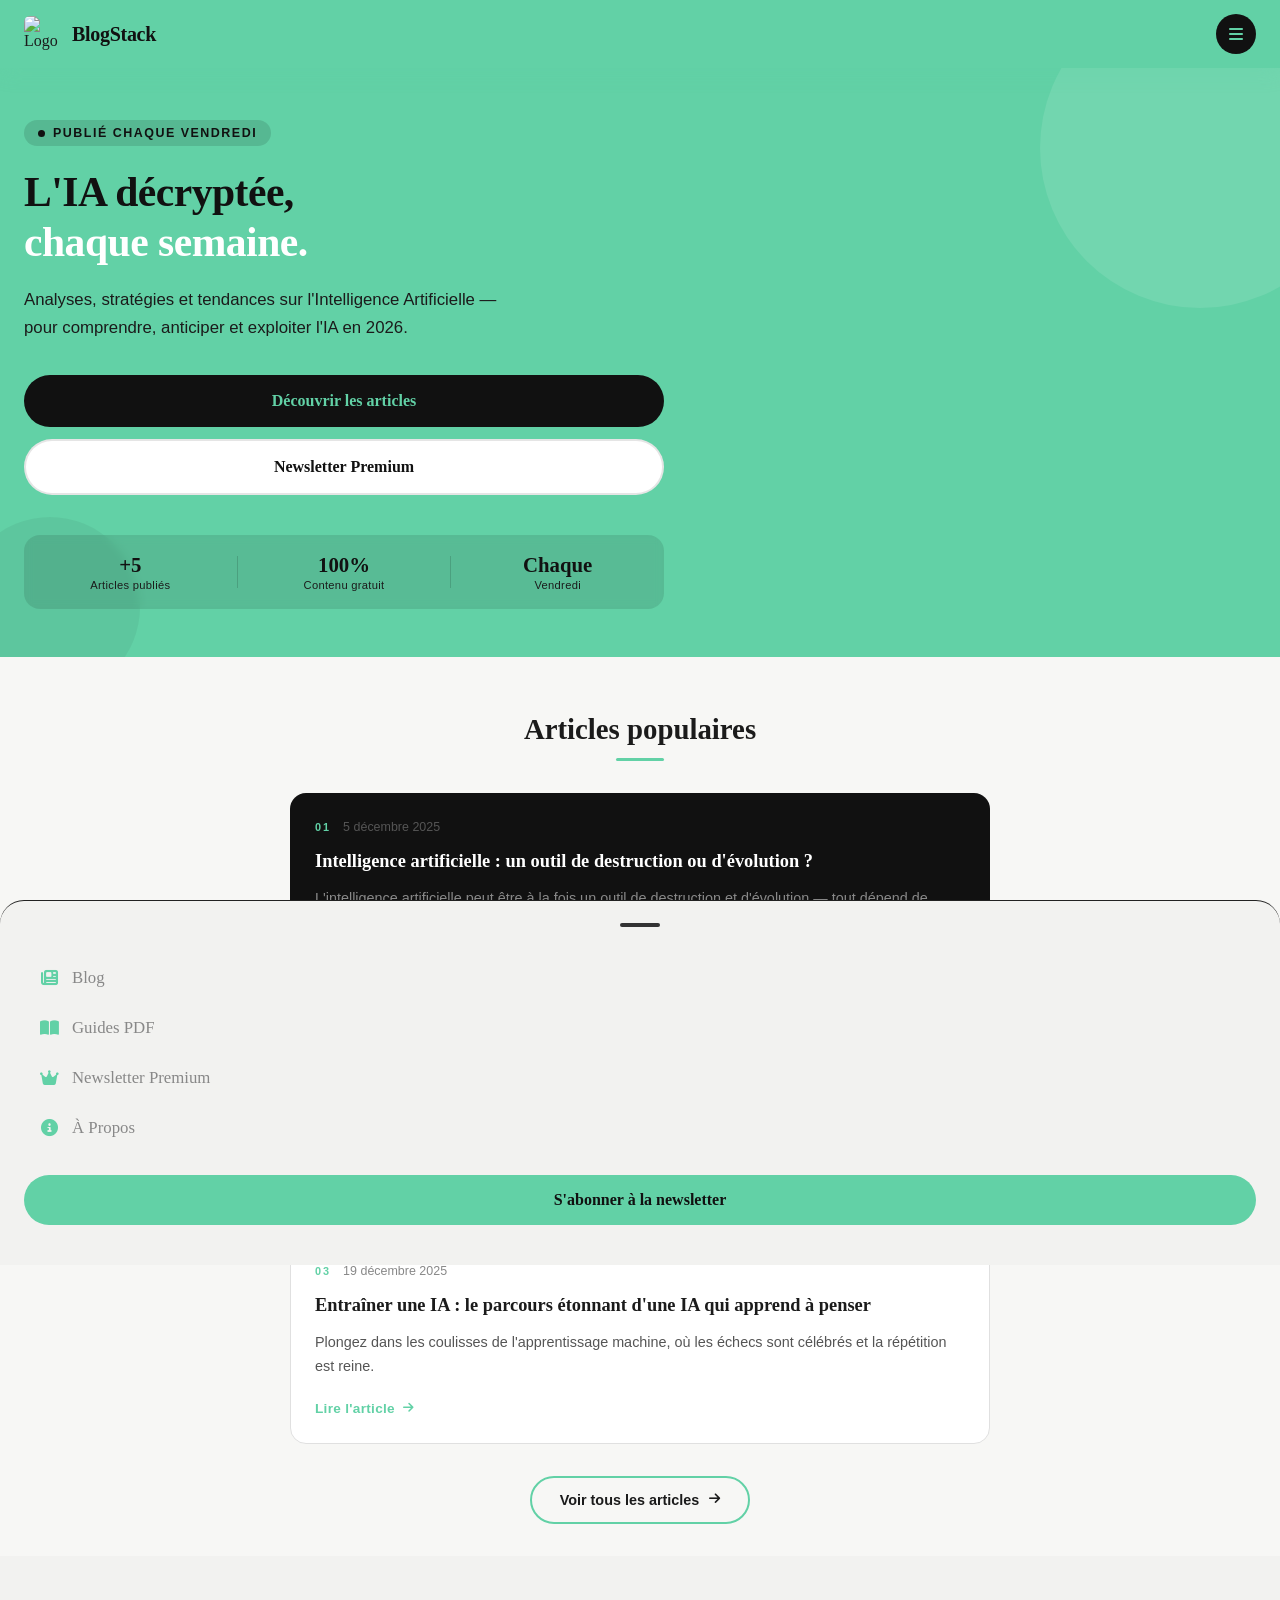
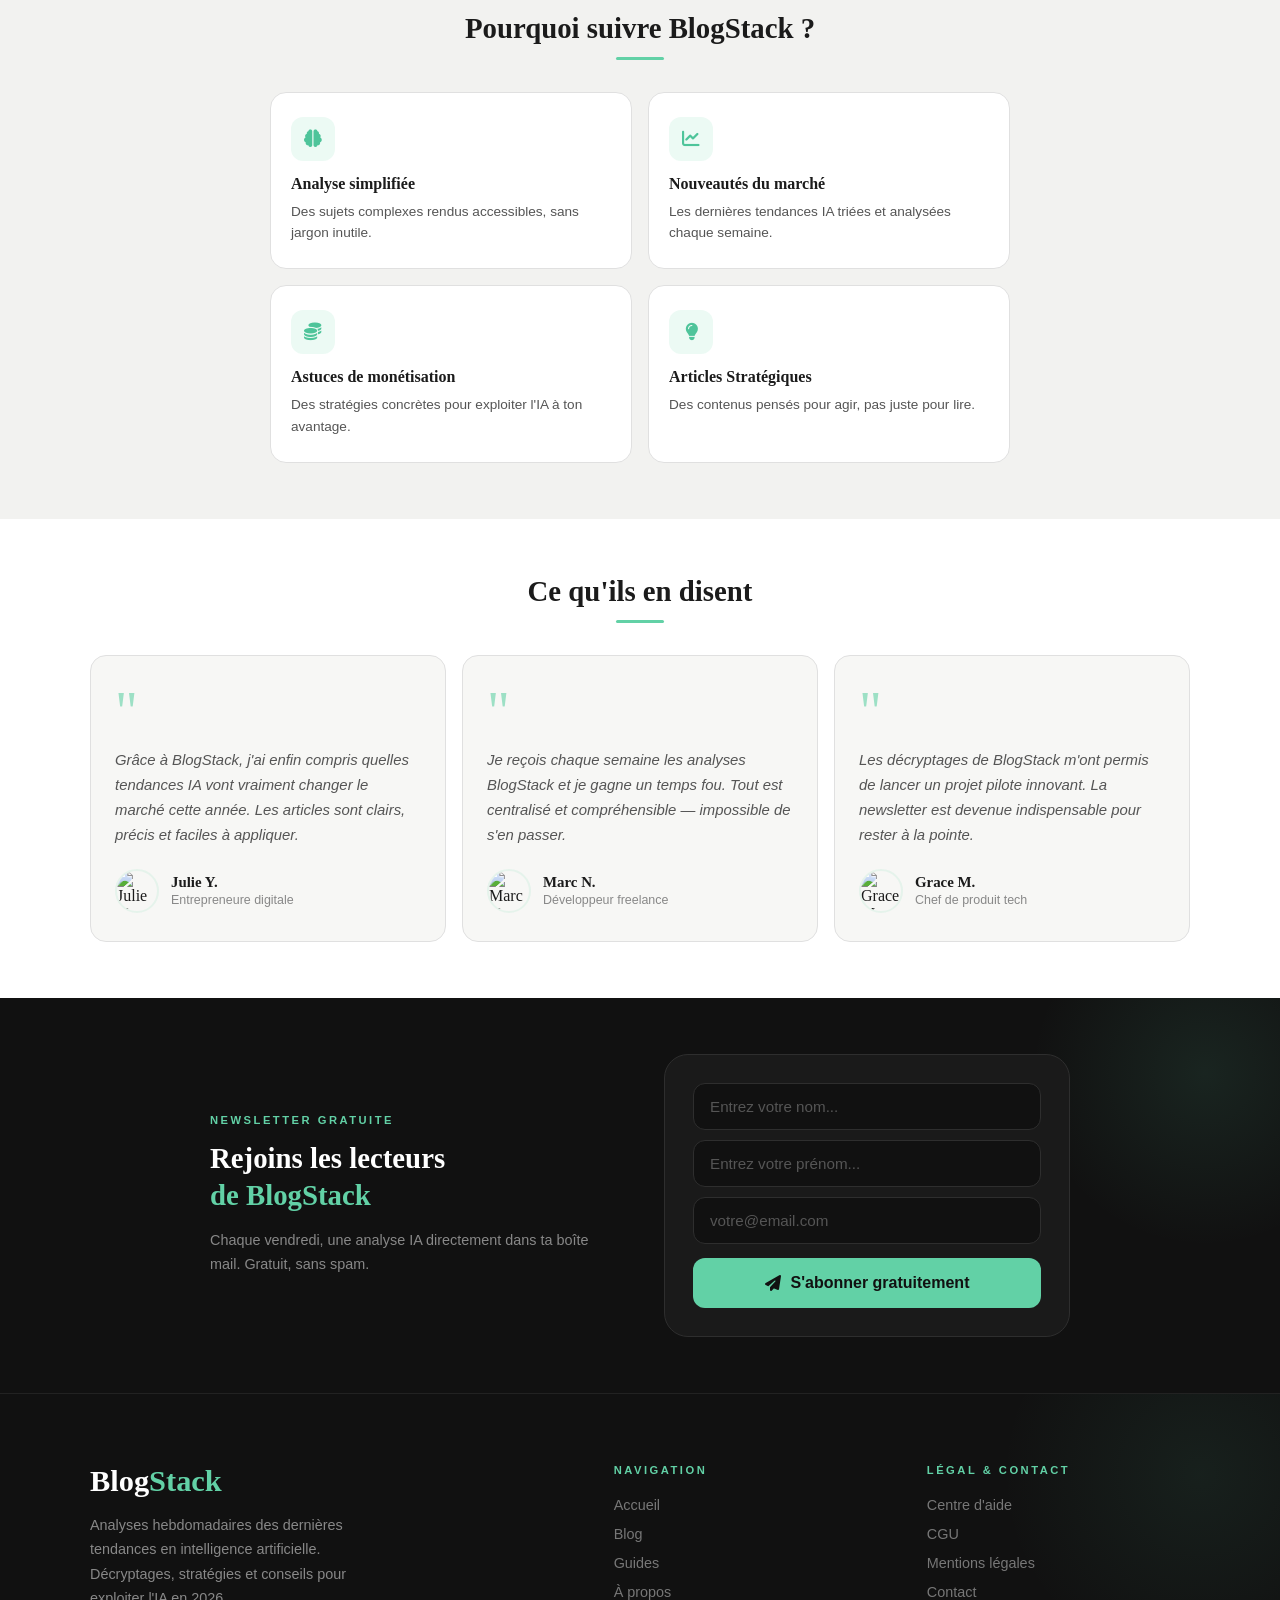
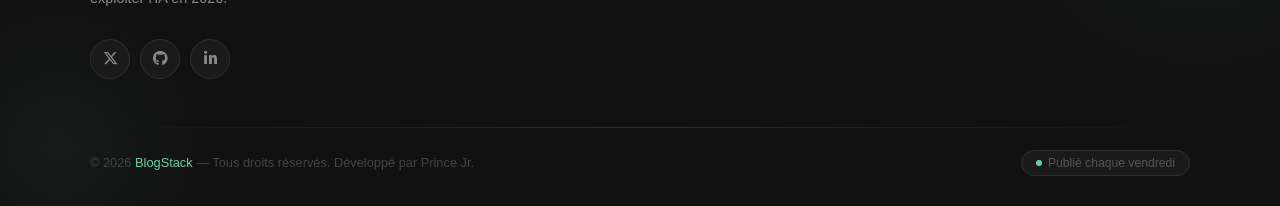
==== index.html @ 3f838bb5 "Add files via upload" ====
<!DOCTYPE html>
<html lang="fr">
<head>
  <meta charset="UTF-8">
  <meta name="viewport" content="width=device-width, initial-scale=1.0">
  <title>BlogStack — Analyses IA & Tendances Intelligence Artificielle 2026</title>
  <meta name="description" content="Chaque vendredi, BlogStack publie des analyses et décryptages sur les dernières tendances en intelligence artificielle. Stratégies, outils et conseils pour exploiter l'IA en 2026.">
  <meta name="keywords" content="intelligence artificielle, IA, tendances IA, ChatGPT, machine learning, blog IA, newsletter IA, analyse IA 2026">
  <meta name="author" content="Prince Jr">
  <meta name="robots" content="index, follow">
  <link rel="canonical" href="https://www.blogstack.fr/">

  <meta property="og:type" content="website">
  <meta property="og:site_name" content="BlogStack">
  <meta property="og:title" content="BlogStack — Analyses IA & Tendances Intelligence Artificielle 2026">
  <meta property="og:description" content="Chaque vendredi, des décryptages et analyses sur les tendances IA. Stratégies et conseils pour mieux exploiter l'intelligence artificielle.">
  <meta property="og:url" content="https://www.blogstack.fr/">
  <meta property="og:image" content="https://www.blogstack.fr/images/og-cover.jpg">
  <meta property="og:image:width" content="1200">
  <meta property="og:image:height" content="630">
  <meta property="og:locale" content="fr_FR">

  <meta name="twitter:card" content="summary_large_image">
  <meta name="twitter:site" content="@princejr_dev">
  <meta name="twitter:creator" content="@princejr_dev">
  <meta name="twitter:title" content="BlogStack — Analyses IA & Tendances 2026">
  <meta name="twitter:description" content="Chaque vendredi, des décryptages et analyses sur les tendances IA. Stratégies et conseils pour mieux exploiter l'intelligence artificielle.">
  <meta name="twitter:image" content="https://www.blogstack.fr/images/og-cover.jpg">

  <script type="application/ld+json">
  {
    "@context": "https://schema.org",
    "@type": "Blog",
    "name": "BlogStack",
    "description": "Analyses hebdomadaires des dernières tendances en intelligence artificielle.",
    "url": "https://www.blogstack.fr",
    "author": {
      "@type": "Person",
      "name": "Prince Jr",
      "sameAs": [
        "https://twitter.com/princejr_dev",
        "https://github.com/Princejr",
        "https://www.linkedin.com/in/prince-jr-982502343"
      ]
    },
    "inLanguage": "fr",
    "publisher": {
      "@type": "Organization",
      "name": "BlogStack",
      "logo": {
        "@type": "ImageObject",
        "url": "https://www.blogstack.fr/images/favicon.png"
      }
    }
  }
  </script>

  <link rel="icon" type="image/png" href="images/favicon.png">
  <link rel="apple-touch-icon" href="images/favicon.png">
  <link rel="stylesheet" href="https://cdnjs.cloudflare.com/ajax/libs/font-awesome/6.5.0/css/all.min.css">
  <link rel="stylesheet" href="index.css">
</head>

<body>

  <!-- OVERLAY -->
  <div id="overlay" class="bs-overlay"></div>

  <!-- HEADER -->
  <header class="bs-header">
    <div class="bs-header__left">
      <img class="bs-header__icon" src="images/favicon.png" alt="Logo BlogStack">
      <a href="index.html" class="bs-header__logo">BlogStack</a>
    </div>
    <button id="menu-toggle" class="bs-header__menu-btn" aria-label="Ouvrir le menu">
      <i class="fas fa-bars"></i>
    </button>
  </header>

  <!-- MODAL MENU -->
  <div id="modal" class="bs-modal" role="dialog" aria-label="Menu de navigation">
    <div class="bs-modal__handle" id="handle"></div>
    <ul class="bs-modal__nav">
      <li><a href="blog.html"><i class="fas fa-newspaper"></i>Blog</a></li>
      <li><a href="guide.html" onclick="alert('Vos guides PDF téléchargeables ne sont pas encore disponible pour le moment !'); return false"><i class="fas fa-book-open"></i>Guides PDF</a></li>
      <li><a href="newsletter.html" onclick="alert('En cours de maintenance !'); return false;"><i class="fas fa-crown"></i>Newsletter Premium</a></li>
      <li><a href="about.html"><i class="fas fa-info-circle"></i>À Propos</a></li>
    </ul>
    <button class="bs-modal__subscribe" onclick="window.location.href='newsletter.html'">
      S'abonner à la newsletter
    </button>
  </div>

  <!-- HERO SECTION  -->
  <section class="hero-section">
    <div class="hero-section__inner">
      <div class="hero-section__badge">
        <span class="hero-section__badge-dot"></span>
        Publié chaque vendredi
      </div>
      <h1 class="hero-section__title">
        L'IA décryptée,<br>
        <span>chaque semaine.</span>
      </h1>
      <p class="hero-section__desc">
        Analyses, stratégies et tendances sur l'Intelligence Artificielle — pour comprendre, anticiper et exploiter l'IA en 2026.
      </p>
      
      <div class="hero-section__actions">
        <a href="blog.html" class="btn-primary">Découvrir les articles</a>
        <a href="newsletter.html" class="btn-secondary" onclick="alert('En cours de maintenance !'); return false;">Newsletter Premium</a>
      </div>
      
      <div class="hero-section__stats">
        <div class="hero-stat">
          <span class="hero-stat__num">+5</span>
          <span class="hero-stat__label">Articles publiés</span>
        </div>
        <div class="hero-stat__divider"></div>
        <div class="hero-stat">
          <span class="hero-stat__num">100%</span>
          <span class="hero-stat__label">Contenu gratuit</span>
        </div>
        <div class="hero-stat__divider"></div>
        <div class="hero-stat">
          <span class="hero-stat__num">Chaque</span>
          <span class="hero-stat__label">Vendredi</span>
        </div>
      </div>
    </div>
  </section>

  <!-- ARTICLES POPULAIRES -->
  <main>
    <div class="section-header">
      <h2 class="section-title">Articles populaires</h2>
    </div>

    <div class="articles-grid">

      <article class="blog-card blog-card--featured">
        <div class="blog-card__meta">
          <span class="blog-card__num">01</span>
          <span class="blog-card__date">5 décembre 2025</span>
        </div>
        <h2 class="blog-card__title">
          <a href="article-1.html">Intelligence artificielle : un outil de destruction ou d'évolution ?</a>
        </h2>
        <p class="blog-card__excerpt">L'intelligence artificielle peut être à la fois un outil de destruction et d'évolution — tout dépend de comment l'humain choisit de s'en emparer.</p>
        <a href="article-1.html" class="blog-card__link">
          Lire l'article <i class="fas fa-arrow-right"></i>
        </a>
      </article>

      <article class="blog-card">
        <div class="blog-card__meta">
          <span class="blog-card__num">02</span>
          <span class="blog-card__date">9 janvier 2026</span>
        </div>
        <h2 class="blog-card__title">
          <a href="article-2.html">Comment l'intelligence artificielle orchestre votre quotidien ?</a>
        </h2>
        <p class="blog-card__excerpt">L'IA apprend de vous, s'adapte à vos habitudes et facilite votre vie. Comment cette révolution silencieuse a-t-elle infiltré nos routines ?</p>
        <a href="article-2.html" class="blog-card__link">
          Lire l'article <i class="fas fa-arrow-right"></i>
        </a>
      </article>

      <article class="blog-card">
        <div class="blog-card__meta">
          <span class="blog-card__num">03</span>
          <span class="blog-card__date">19 décembre 2025</span>
        </div>
        <h2 class="blog-card__title">
          <a href="article-3.html">Entraîner une IA : le parcours étonnant d'une IA qui apprend à penser</a>
        </h2>
        <p class="blog-card__excerpt">Plongez dans les coulisses de l'apprentissage machine, où les échecs sont célébrés et la répétition est reine.</p>
        <a href="article-3.html" class="blog-card__link">
          Lire l'article <i class="fas fa-arrow-right"></i>
        </a>
      </article>

    </div>

    <div class="articles-cta">
      <a href="blog.html" class="btn-outline">
        Voir tous les articles <i class="fas fa-arrow-right"></i>
      </a>
    </div>
  </main>

  <!-- POURQUOI BLOGSTACK -->
  <section class="benef-section">
    <h2 class="section-title">Pourquoi suivre BlogStack ?</h2>
    <div class="benef-grid">
      <div class="benef-item">
        <div class="benef-item__icon"><i class="fas fa-brain"></i></div>
        <h3 class="benef-item__title">Analyse simplifiée</h3>
        <p class="benef-item__desc">Des sujets complexes rendus accessibles, sans jargon inutile.</p>
      </div>
      <div class="benef-item">
        <div class="benef-item__icon"><i class="fas fa-chart-line"></i></div>
        <h3 class="benef-item__title">Nouveautés du marché</h3>
        <p class="benef-item__desc">Les dernières tendances IA triées et analysées chaque semaine.</p>
      </div>
      <div class="benef-item">
        <div class="benef-item__icon"><i class="fas fa-coins"></i></div>
        <h3 class="benef-item__title">Astuces de monétisation</h3>
        <p class="benef-item__desc">Des stratégies concrètes pour exploiter l'IA à ton avantage.</p>
      </div>
      <div class="benef-item">
        <div class="benef-item__icon"><i class="fas fa-lightbulb"></i></div>
        <h3 class="benef-item__title">Articles Stratégiques</h3>
        <p class="benef-item__desc">Des contenus pensés pour agir, pas juste pour lire.</p>
      </div>
    </div>
  </section>

  <!-- TÉMOIGNAGES -->
  <section class="testimonials" aria-label="Témoignages de lecteurs">
    <h2 class="section-title">Ce qu'ils en disent</h2>
    
    <div class="testimonials-grid">

      <div class="testimonial-card">
        <div class="testimonial-card__quote">"</div>
        <p class="testimonial-texte">Grâce à BlogStack, j'ai enfin compris quelles tendances IA vont vraiment changer le marché cette année. Les articles sont clairs, précis et faciles à appliquer.</p>
        <div class="testimonial-auteur">
          <img src="images/profile-pic.png" alt="Julie Y. — Entrepreneure digitale" class="auteur-photo">
          <div class="auteur-info">
            <h4>Julie Y.</h4>
            <div class="auteur-note">Entrepreneure digitale</div>
          </div>
        </div>
      </div>

      <div class="testimonial-card">
        <div class="testimonial-card__quote">"</div>
        <p class="testimonial-texte">Je reçois chaque semaine les analyses BlogStack et je gagne un temps fou. Tout est centralisé et compréhensible — impossible de s'en passer.</p>
        <div class="testimonial-auteur">
          <img src="images/profile-pic2.png" alt="Marc N. — Développeur freelance" class="auteur-photo">
          <div class="auteur-info">
            <h4>Marc N.</h4>
            <div class="auteur-note">Développeur freelance</div>
          </div>
        </div>
      </div>

      <div class="testimonial-card">
        <div class="testimonial-card__quote">"</div>
        <p class="testimonial-texte">Les décryptages de BlogStack m'ont permis de lancer un projet pilote innovant. La newsletter est devenue indispensable pour rester à la pointe.</p>
        <div class="testimonial-auteur">
          <img src="images/profile-pic3.png" alt="Grace M. — Chef de produit tech" class="auteur-photo">
          <div class="auteur-info">
            <h4>Grace M.</h4>
            <div class="auteur-note">Chef de produit tech</div>
          </div>
        </div>
      </div>

    </div>
  </section>

  <!-- NEWSLETTER -->
  <section class="form-section" aria-label="Inscription à la newsletter">
    <div class="form-container">
      <div class="form-container__left">
        <p class="form-container__label">Newsletter gratuite</p>
        <h2 class="form-container__title">Rejoins les lecteurs<br><span>de BlogStack</span></h2>
        <p class="form-container__desc">Chaque vendredi, une analyse IA directement dans ta boîte mail. Gratuit, sans spam.</p>
      </div>
      <div class="form-container__right">
        <form id="contactForm" onsubmit="return handleSubmit(event)">
          <div class="form-group">
            <input type="text" placeholder="Entrez votre nom..." name="nom" autocomplete="family-name" required aria-label="Nom">
            
            <input type="text" placeholder="Entrez votre prénom..." name="prenom" autocomplete="given-name" required aria-label="Prénom">
            
            <input type="email" placeholder="votre@email.com" autocomplete="email" required aria-label="Adresse email">
          </div>
          <button type="submit" class="submit-btn">
            <i class="fas fa-paper-plane"></i> S'abonner gratuitement
          </button>
          <div id="formMessage" class="form-message" role="alert"></div>
        </form>
      </div>
    </div>
  </section>

  <!-- FOOTER -->
  <footer class="bs-footer">
    <div class="bs-footer__grid">

      <div>
        <div class="bs-footer__brand-name">Blog<span>Stack</span></div>
        <p class="bs-footer__brand-desc">Analyses hebdomadaires des dernières tendances en intelligence artificielle. Décryptages, stratégies et conseils pour exploiter l'IA en 2026.</p>
        <div class="bs-footer__socials">
          <a href="https://twitter.com/princejr_dev" target="_blank" rel="noopener noreferrer" class="bs-footer__social-btn" aria-label="Twitter">
            <i class="fab fa-x-twitter"></i>
          </a>
          <a href="https://github.com/mprincegame-art" target="_blank" rel="noopener noreferrer" class="bs-footer__social-btn" aria-label="GitHub">
            <i class="fab fa-github"></i>
          </a>
          <a href="https://www.linkedin.com/in/prince-jr-982502343" target="_blank" rel="noopener noreferrer" class="bs-footer__social-btn" aria-label="LinkedIn">
            <i class="fab fa-linkedin-in"></i>
          </a>
        </div>
      </div>

      <div>
        <p class="bs-footer__col-title">Navigation</p>
        <ul class="bs-footer__links">
          <li><a href="index.html">Accueil</a></li>
          <li><a href="blog.html">Blog</a></li>
          <li><a href="guide.html" onclick="alert('Vos guides PDF téléchargeables ne sont pas encore disponible pour le moment !'); return false;">Guides</a></li>
          <li><a href="about.html">À propos</a></li>
        </ul>
      </div>

      <div>
        <p class="bs-footer__col-title">Légal & Contact</p>
        <ul class="bs-footer__links">
          <li><a href="help.html">Centre d'aide</a></li>
          <li><a href="#">CGU</a></li>
          <li><a href="#">Mentions légales</a></li>
          <li><a href="mailto:mprincegame@gmail.com">Contact</a></li>
        </ul>
      </div>

    </div>

    <div class="bs-footer__divider"></div>

    <div class="bs-footer__bottom">
      <p class="bs-footer__copy">&copy; 2026 <span>BlogStack</span> — Tous droits réservés. Développé par Prince Jr.</p>
      <div class="bs-footer__badge">Publié chaque vendredi</div>
    </div>
  </footer>

  <!-- SCRIPTS -->
  <script src="script.js"></script>
  <script>
    const modal   = document.getElementById("modal");
    const overlay = document.getElementById("overlay");
    const toggle  = document.getElementById("menu-toggle");

    function openModal() {
      modal.classList.add("active");
      overlay.classList.add("active");
      document.body.style.overflow = "hidden";
    }

    function closeModal() {
      modal.classList.remove("active");
      overlay.classList.remove("active");
      modal.style.transform = "";
      document.body.style.overflow = "";
    }

    toggle.addEventListener("click", openModal);
    overlay.addEventListener("click", closeModal);

    let startY = 0, currentY = 0;
    modal.addEventListener("touchstart", e => { startY = e.touches[0].clientY; });
    modal.addEventListener("touchmove", e => {
      currentY = e.touches[0].clientY;
      const diff = currentY - startY;
      if (diff > 0) modal.style.transform = `translateY(${diff}px)`;
    });
    modal.addEventListener("touchend", () => {
      if (currentY - startY > 120) closeModal();
      else modal.style.transform = "";
    });
  </script>

</body>
</html>
---- index.css ----
:root {
  /* Couleurs principales */
  --color-green:           #62d1a6;
  --color-green-dark:      #4ec49a;
  --color-green-light:     rgba(98, 209, 166, 0.12);
  --color-green-glow:      rgba(98, 209, 166, 0.3);
  --color-green-glow-lg:   rgba(98, 209, 166, 0.15);

  /* Couleurs sombres */
  --color-dark:            #111111;
  --color-dark-2:          #1a1a1a;
  --color-dark-3:          #1b1b1b;
  --color-dark-4:          #1e1e1e;
  --color-border-dark:     #222222;
  --color-border-dark-2:   #2e2e2e;
  --color-border-dark-3:   #333333;

  /* Couleurs neutres */
  --color-white:           #ffffff;
  --color-bg:              #f7f7f5;
  --color-bg-section:      #f2f2f0;
  --color-grey-light:      #e0e0e0;
  --color-grey:            #bdc3c7;
  --color-grey-2:          #cccccc;
  --color-grey-text:       #444444;
  --color-grey-muted:      #555555;
  --color-grey-soft:       #666666;
  --color-grey-icon:       #777777;
  --color-grey-faded:      #888888;

  /* Couleurs de texte */
  --color-text:            #1b1b1b;
  --color-text-light:      #333333;

  /* Feedback */
  --color-success-bg:      #d4edda;
  --color-success-text:    #155724;
  --color-success-border:  #c3e6cb;
  --color-error-bg:        #f8d7da;
  --color-error-text:      #721c24;
  --color-error-border:    #f5c6cb;

  /* Typographie */
  --font-serif:            'Georgia', serif;
  --font-sans:             sans-serif;

  /* Rayons */
  --radius-sm:    6px;
  --radius-md:    12px;
  --radius-lg:    16px;
  --radius-xl:    24px;
  --radius-pill:  50px;
  --radius-round: 50%;

  /* Espacements */
  --space-xs:   4px;
  --space-sm:   8px;
  --space-md:   16px;
  --space-lg:   24px;
  --space-xl:   40px;
  --space-2xl:  64px;

  /* Ombres */
  --shadow-card:   0 4px 20px rgba(0, 0, 0, 0.07);
  --shadow-card-hover: 0 12px 40px rgba(0, 0, 0, 0.12);
  --shadow-green:  0 0 12px rgba(98, 209, 166, 1);
  --shadow-btn:    0 8px 24px rgba(98, 209, 166, 0.35);
  --shadow-social: 0 8px 20px rgba(98, 209, 166, 0.3);

  /* Transitions */
  --transition-fast:  0.2s ease;
  --transition-base:  0.3s ease;
  --transition-modal: 0.3s cubic-bezier(0.32, 0.72, 0, 1);
}


/* ============================================
   RESET
============================================ */
* {
  margin: 0;
  padding: 0;
  box-sizing: border-box;
}


/* ============================================
   BASE
============================================ */
body {
  background: var(--color-bg);
  font-family: var(--font-serif);
  color: var(--color-text);
}

img {
  max-width: 100%;
  display: block;
}

a {
  text-decoration: none;
}


/* ============================================
   HEADER
============================================ */
.bs-header {
  position: sticky;
  top: 0;
  z-index: 999;
  background: var(--color-green);
  padding: 0 24px;
  height: 68px;
  display: flex;
  align-items: center;
  justify-content: space-between;
  box-shadow: 0 2px 20px rgba(98, 209, 166, 0.3);
}

.bs-header__left {
  display: flex;
  align-items: center;
  gap: 12px;
}

.bs-header__icon {
  width: 36px;
  height: 36px;
  border-radius: var(--radius-sm);
  object-fit: contain;
}

.bs-header__logo {
  font-family: var(--font-serif);
  font-size: 1.25rem;
  font-weight: bold;
  color: var(--color-dark);
  letter-spacing: -0.3px;
}

.bs-header__menu-btn {
  background: var(--color-dark);
  border: none;
  color: var(--color-green);
  width: 40px;
  height: 40px;
  border-radius: var(--radius-round);
  display: flex;
  align-items: center;
  justify-content: center;
  cursor: pointer;
  font-size: 1rem;
  transition: all var(--transition-fast);
  -webkit-tap-highlight-color: transparent;
}

.bs-header__menu-btn:hover {
  background: var(--color-white);
  color: var(--color-dark);
}


/* ============================================
   OVERLAY
============================================ */
.bs-overlay {
  position: fixed;
  inset: 0;
  background: rgba(0, 0, 0, 0.6);
  opacity: 0;
  pointer-events: none;
  transition: opacity 0.25s;
  z-index: 1000;
  backdrop-filter: blur(3px);
}

.bs-overlay.active {
  opacity: 1;
  pointer-events: auto;
}


/* ============================================
   MODAL MENU
============================================ */
.bs-modal {
  position: fixed;
  left: 0; right: 0; bottom: 0;
  background: var(--color-bg-section);
  border-radius: 24px 24px 0 0;
  transform: translateY(100%);
  transition: transform var(--transition-modal);
  padding: 12px 24px 40px;
  z-index: 1001;
  border-top: 1px solid var(--color-border-dark);
}

.bs-modal.active {
  transform: translateY(0);
}

.bs-modal__handle {
  width: 40px;
  height: 4px;
  background: var(--color-border-dark-3);
  border-radius: 10px;
  margin: 10px auto 28px;
}

.bs-modal__nav {
  list-style: none;
  display: flex;
  flex-direction: column;
  gap: var(--space-xs);
  margin-bottom: 24px;
}

.bs-modal__nav li a {
  display: flex;
  align-items: center;
  gap: 14px;
  color: var(--color-grey-faded);
  font-size: 1.05rem;
  padding: 13px 16px;
  border-radius: var(--radius-md);
  transition: all var(--transition-fast);
  font-family: var(--font-serif);
}

.bs-modal__nav li a i {
  color: var(--color-green);
  width: 18px;
  text-align: center;
}

.bs-modal__nav li a:hover {
  background: var(--color-dark-2);
  color: var(--color-white);
}

.bs-modal__subscribe {
  display: block;
  width: 100%;
  padding: 16px;
  background: var(--color-green);
  color: var(--color-dark);
  border: none;
  border-radius: var(--radius-pill);
  font-size: 1rem;
  font-weight: bold;
  cursor: pointer;
  transition: all var(--transition-base);
  font-family: var(--font-serif);
  -webkit-tap-highlight-color: transparent;
}

.bs-modal__subscribe:hover {
  background: var(--color-green-dark);
  transform: translateY(-2px);
  box-shadow: var(--shadow-btn);
}


/* ============================================
   HERO SECTION
============================================ */
.hero-section {
  background: var(--color-green);
  padding: 52px 24px 48px;
  position: relative;
  overflow: hidden;
}

/* Cercle décoratif en fond */
.hero-section::before {
  content: '';
  position: absolute;
  top: -80px;
  right: -80px;
  width: 320px;
  height: 320px;
  border-radius: var(--radius-round);
  background: rgba(255,255,255,0.1);
  pointer-events: none;
}

.hero-section::after {
  content: '';
  position: absolute;
  bottom: -40px;
  left: -40px;
  width: 180px;
  height: 180px;
  border-radius: var(--radius-round);
  background: rgba(0,0,0,0.05);
  pointer-events: none;
}

.hero-section__inner {
  position: relative;
  z-index: 1;
  max-width: 640px;
}

/* Badge "Publié chaque vendredi" */
.hero-section__badge {
  display: inline-flex;
  align-items: center;
  gap: 8px;
  background: rgba(0,0,0,0.12);
  color: var(--color-dark);
  font-size: 0.78rem;
  font-weight: 700;
  letter-spacing: 1.5px;
  text-transform: uppercase;
  padding: 6px 14px;
  border-radius: var(--radius-pill);
  margin-bottom: 22px;
  font-family: var(--font-sans);
}

.hero-section__badge-dot {
  width: 7px;
  height: 7px;
  border-radius: var(--radius-round);
  background: var(--color-dark);
  animation: pulse 2s infinite;
}

/* Titre principal */
.hero-section__title {
  font-family: var(--font-serif);
  font-size: 2.6rem;
  font-weight: bold;
  color: var(--color-dark);
  line-height: 1.2;
  margin-bottom: 18px;
  letter-spacing: -0.5px;
}

.hero-section__title span {
  color: var(--color-white);
}

/* Description */
.hero-section__desc {
  font-size: 1.05rem;
  color: var(--color-dark-3);
  line-height: 1.7;
  margin-bottom: 32px;
  font-family: var(--font-sans);
  max-width: 480px;
}

/* Boutons CTA */
.hero-section__actions {
  display: flex;
  flex-direction: column;
  gap: 12px;
  margin-bottom: 40px;
}

.btn-primary {
  display: block;
  text-align: center;
  background: var(--color-dark);
  color: var(--color-green);
  padding: 17px 24px;
  border-radius: var(--radius-pill);
  font-size: 1rem;
  font-weight: bold;
  font-family: var(--font-serif);
  transition: all var(--transition-base);
  -webkit-tap-highlight-color: transparent;
}

.btn-primary:hover {
  background: var(--color-dark-4);
  transform: translateY(-2px);
  box-shadow: 0 8px 24px rgba(0,0,0,0.25);
}

.btn-secondary {
  display: block;
  text-align: center;
  background: var(--color-white);
  color: var(--color-dark);
  padding: 17px 24px;
  border-radius: var(--radius-pill);
  font-size: 1rem;
  font-weight: bold;
  font-family: var(--font-serif);
  border: 2px solid rgba(0,0,0,0.1);
  transition: all var(--transition-base);
  -webkit-tap-highlight-color: transparent;
}

.btn-secondary:hover {
  background: var(--color-dark);
  color: var(--color-green);
  border-color: var(--color-dark);
  transform: translateY(-2px);
}

/* Stats */
.hero-section__stats {
  display: flex;
  align-items: center;
  gap: 20px;
  padding: 18px 20px;
  background: rgba(0,0,0,0.1);
  border-radius: var(--radius-lg);
  backdrop-filter: blur(4px);
}

.hero-stat {
  display: flex;
  flex-direction: column;
  align-items: center;
  gap: 2px;
  flex: 1;
}

.hero-stat__num {
  font-family: var(--font-serif);
  font-size: 1.3rem;
  font-weight: bold;
  color: var(--color-dark);
}

.hero-stat__label {
  font-size: 0.7rem;
  color: var(--color-dark-3);
  font-family: var(--font-sans);
  text-align: center;
  letter-spacing: 0.3px;
}

.hero-stat__divider {
  width: 1px;
  height: 32px;
  background: rgba(0,0,0,0.15);
}


/* ============================================
   SECTION TITRES
============================================ */
.section-title {
  text-align: center;
  font-size: 1.8rem;
  color: var(--color-text);
  margin-bottom: 32px;
  font-family: var(--font-serif);
  position: relative;
}

.section-title::after {
  content: '';
  display: block;
  width: 48px;
  height: 3px;
  background: var(--color-green);
  border-radius: 2px;
  margin: 12px auto 0;
}


/* ============================================
   ARTICLES
============================================ */
main {
  max-width: 740px;
  margin: 0 auto;
  padding: 56px 20px 16px;
}

.section-header {
  margin-bottom: 0;
}

/* Grille articles */
.articles-grid {
  display: flex;
  flex-direction: column;
  gap: 16px;
  margin-bottom: 32px;
}

/* Carte article */
.blog-card {
  background: var(--color-white);
  border-radius: var(--radius-lg);
  padding: 26px 24px;
  border: 1px solid var(--color-grey-light);
  transition: all var(--transition-base);
  position: relative;
  overflow: hidden;
}

/* Barre verte gauche au hover */
.blog-card::before {
  content: '';
  position: absolute;
  left: 0; top: 0; bottom: 0;
  width: 4px;
  background: var(--color-green);
  border-radius: 4px 0 0 4px;
  transform: scaleY(0);
  transition: transform var(--transition-base);
  transform-origin: bottom;
}

.blog-card:hover {
  box-shadow: var(--shadow-card-hover);
  transform: translateY(-3px);
  border-color: transparent;
}

.blog-card:hover::before {
  transform: scaleY(1);
}

/* Carte featured — légèrement différente */
.blog-card--featured {
  background: var(--color-dark);
  border-color: transparent;
}

.blog-card--featured::before {
  background: var(--color-green);
}

.blog-card--featured:hover {
  background: var(--color-dark-4);
}

.blog-card__meta {
  display: flex;
  align-items: center;
  gap: 12px;
  margin-bottom: 14px;
}

.blog-card__num {
  font-size: 0.68rem;
  font-weight: 800;
  letter-spacing: 2px;
  color: var(--color-green);
  font-family: var(--font-sans);
}

.blog-card__date {
  font-size: 0.78rem;
  color: var(--color-grey-faded);
  font-family: var(--font-sans);
}

/* Date blanche sur featured */
.blog-card--featured .blog-card__date {
  color: var(--color-grey-muted);
}

.blog-card__title {
  font-size: 1.15rem;
  font-weight: bold;
  line-height: 1.45;
  margin-bottom: 12px;
  font-family: var(--font-serif);
}

.blog-card__title a {
  color: var(--color-text);
  transition: color var(--transition-fast);
}

/* Titre blanc sur featured */
.blog-card--featured .blog-card__title a {
  color: var(--color-white);
}

.blog-card__title a:hover {
  color: var(--color-green);
}

.blog-card__excerpt {
  font-size: 0.9rem;
  color: var(--color-grey-muted);
  line-height: 1.65;
  margin-bottom: 20px;
  font-family: var(--font-sans);
}

/* Excerpt plus clair sur featured */
.blog-card--featured .blog-card__excerpt {
  color: var(--color-grey-faded);
}

.blog-card__link {
  display: inline-flex;
  align-items: center;
  gap: 8px;
  font-size: 0.85rem;
  font-weight: 700;
  color: var(--color-green);
  font-family: var(--font-sans);
  letter-spacing: 0.3px;
  transition: gap var(--transition-fast);
}

.blog-card__link i {
  font-size: 0.75rem;
  transition: transform var(--transition-fast);
}

.blog-card__link:hover i {
  transform: translateX(4px);
}

/* CTA voir tous */
.articles-cta {
  text-align: center;
  padding-bottom: 16px;
}

.btn-outline {
  display: inline-flex;
  align-items: center;
  gap: 10px;
  padding: 14px 28px;
  border: 2px solid var(--color-green);
  color: var(--color-text);
  border-radius: var(--radius-pill);
  font-size: 0.9rem;
  font-weight: 700;
  font-family: var(--font-sans);
  transition: all var(--transition-base);
}

.btn-outline i {
  font-size: 0.8rem;
  transition: transform var(--transition-fast);
}

.btn-outline:hover {
  background: var(--color-green);
  color: var(--color-dark);
}

.btn-outline:hover i {
  transform: translateX(4px);
}


/* ============================================
   SECTION BÉNÉFICES
============================================ */
.benef-section {
  background: var(--color-bg-section);
  padding: 56px 20px;
}

.benef-grid {
  display: grid;
  grid-template-columns: repeat(2, 1fr);
  gap: 16px;
  max-width: 740px;
  margin: 0 auto;
}

.benef-item {
  background: var(--color-white);
  border-radius: var(--radius-lg);
  padding: 24px 20px;
  border: 1px solid var(--color-grey-light);
  transition: all var(--transition-base);
}

.benef-item:hover {
  box-shadow: var(--shadow-card-hover);
  transform: translateY(-3px);
  border-color: transparent;
}

.benef-item__icon {
  width: 44px;
  height: 44px;
  background: var(--color-green-light);
  border-radius: var(--radius-md);
  display: flex;
  align-items: center;
  justify-content: center;
  margin-bottom: 14px;
  font-size: 1.1rem;
  color: var(--color-green-dark);
}

.benef-item__title {
  font-size: 1rem;
  font-weight: bold;
  color: var(--color-text);
  margin-bottom: 8px;
  font-family: var(--font-serif);
}

.benef-item__desc {
  font-size: 0.85rem;
  color: var(--color-grey-muted);
  line-height: 1.6;
  font-family: var(--font-sans);
}


/* ============================================
   TÉMOIGNAGES
============================================ */
.testimonials {
  background: var(--color-white);
  padding: 56px 20px;
}

.testimonials-grid {
  display: grid;
  grid-template-columns: repeat(auto-fit, minmax(280px, 1fr));
  gap: 16px;
  max-width: 1100px;
  margin: 0 auto;
}

.testimonial-card {
  background: var(--color-bg);
  padding: 28px 24px;
  border-radius: var(--radius-lg);
  border: 1px solid var(--color-grey-light);
  position: relative;
  transition: all var(--transition-base);
}

.testimonial-card:hover {
  box-shadow: var(--shadow-card-hover);
  transform: translateY(-3px);
  border-color: transparent;
}

.testimonial-card__quote {
  font-size: 3.5rem;
  color: var(--color-green);
  line-height: 1;
  margin-bottom: 8px;
  font-family: var(--font-serif);
  opacity: 0.6;
}

.testimonial-texte {
  font-style: italic;
  font-size: 0.93rem;
  color: var(--color-grey-muted);
  line-height: 1.7;
  margin-bottom: 20px;
  font-family: var(--font-sans);
}

.testimonial-auteur {
  display: flex;
  align-items: center;
  gap: 12px;
}

.auteur-photo {
  width: 44px;
  height: 44px;
  border-radius: var(--radius-round);
  object-fit: cover;
  border: 2px solid var(--color-green-light);
}

.auteur-info h4 {
  font-size: 0.93rem;
  font-weight: bold;
  color: var(--color-text);
  margin-bottom: 2px;
  font-family: var(--font-serif);
}

.auteur-note {
  font-size: 0.78rem;
  color: var(--color-grey-faded);
  font-family: var(--font-sans);
}


/* ============================================
   NEWSLETTER
============================================ */
.form-section {
  background: var(--color-dark);
  padding: 56px 20px;
  position: relative;
  overflow: hidden;
}

/* Lueur verte en fond */
.form-section::before {
  content: '';
  position: absolute;
  top: -100px; right: -100px;
  width: 350px; height: 350px;
  border-radius: var(--radius-round);
  background: radial-gradient(circle, rgba(98,209,166,0.1) 0%, transparent 70%);
  pointer-events: none;
}

.form-container {
  max-width: 860px;
  margin: 0 auto;
  display: grid;
  grid-template-columns: 1fr 1fr;
  gap: 48px;
  align-items: center;
  position: relative;
  z-index: 1;
}

.form-container__label {
  font-size: 0.7rem;
  font-weight: 700;
  letter-spacing: 2.5px;
  text-transform: uppercase;
  color: var(--color-green);
  margin-bottom: 14px;
  font-family: var(--font-sans);
}

.form-container__title {
  font-family: var(--font-serif);
  font-size: 1.8rem;
  font-weight: bold;
  color: var(--color-white);
  line-height: 1.3;
  margin-bottom: 14px;
}

.form-container__title span {
  color: var(--color-green);
}

.form-container__desc {
  font-size: 0.9rem;
  color: var(--color-grey-faded);
  line-height: 1.65;
  font-family: var(--font-sans);
}

.form-container__right {
  background: var(--color-dark-2);
  border: 1px solid var(--color-border-dark-2);
  border-radius: var(--radius-xl);
  padding: 28px;
}

.form-group {
  margin-bottom: 14px;
  display: flex;
  flex-direction: column;
  gap: 0.625rem;
}

.form-group input {
  width: 100%;
  padding: 14px 16px;
  background: var(--color-dark);
  border: 1px solid var(--color-border-dark-2);
  border-radius: var(--radius-md);
  font-size: 0.95rem;
  font-family: var(--font-sans);
  color: var(--color-white);
  transition: all var(--transition-base);
}

.form-group input::placeholder {
  color: var(--color-grey-muted);
}

.form-group input:focus {
  outline: none;
  border-color: var(--color-green);
  box-shadow: 0 0 0 3px var(--color-green-light);
}

.submit-btn {
  width: 100%;
  padding: 16px;
  background: var(--color-green);
  color: var(--color-dark);
  border: none;
  border-radius: var(--radius-md);
  font-size: 1rem;
  font-weight: bold;
  cursor: pointer;
  transition: all var(--transition-base);
  font-family: var(--font-sans);
  -webkit-tap-highlight-color: transparent;
  display: flex;
  align-items: center;
  justify-content: center;
  gap: 10px;
}

.submit-btn:hover {
  background: var(--color-green-dark);
  transform: translateY(-2px);
  box-shadow: var(--shadow-btn);
}

.form-message {
  margin-top: 14px;
  padding: 12px;
  border-radius: var(--radius-md);
  text-align: center;
  font-weight: bold;
  font-size: 0.88rem;
  display: none;
  font-family: var(--font-sans);
}

.form-message.success {
  background: var(--color-success-bg);
  color: var(--color-success-text);
  border: 1px solid var(--color-success-border);
}

.form-message.error {
  background: var(--color-error-bg);
  color: var(--color-error-text);
  border: 1px solid var(--color-error-border);
}


/* ============================================
   FOOTER
============================================ */
.bs-footer {
  background: var(--color-dark);
  position: relative;
  overflow: hidden;
  padding: 70px 30px 30px;
  border-top: 1px solid var(--color-border-dark);
}

.bs-footer::before {
  content: '';
  position: absolute;
  top: -120px; right: -120px;
  width: 400px; height: 400px;
  border-radius: var(--radius-round);
  background: radial-gradient(circle, rgba(98, 209, 166, 0.08) 0%, transparent 70%);
  pointer-events: none;
}

.bs-footer::after {
  content: '';
  position: absolute;
  bottom: -80px; left: -80px;
  width: 280px; height: 280px;
  border-radius: var(--radius-round);
  background: radial-gradient(circle, rgba(98, 209, 166, 0.05) 0%, transparent 70%);
  pointer-events: none;
}

.bs-footer__grid {
  max-width: 1100px;
  margin: 0 auto;
  display: grid;
  grid-template-columns: 1.8fr 1fr 1fr;
  gap: 50px;
  position: relative;
  z-index: 1;
}

.bs-footer__brand-name {
  font-family: var(--font-serif);
  font-size: 1.9rem;
  font-weight: bold;
  color: var(--color-white);
  margin-bottom: 14px;
}

.bs-footer__brand-name span {
  color: var(--color-green);
}

.bs-footer__brand-desc {
  color: var(--color-grey-faded);
  font-size: 0.9rem;
  line-height: 1.7;
  max-width: 280px;
  margin-bottom: 28px;
  font-family: var(--font-sans);
}

.bs-footer__socials {
  display: flex;
  gap: 10px;
}

.bs-footer__social-btn {
  width: 40px; height: 40px;
  border-radius: var(--radius-round);
  border: 1px solid var(--color-border-dark-2);
  background: var(--color-dark-2);
  color: var(--color-grey-faded);
  display: flex;
  align-items: center;
  justify-content: center;
  font-size: 0.95rem;
  transition: all var(--transition-base);
}

.bs-footer__social-btn:hover {
  background: var(--color-green);
  border-color: var(--color-green);
  color: var(--color-dark);
  transform: translateY(-3px);
  box-shadow: var(--shadow-social);
}

.bs-footer__col-title {
  font-size: 0.7rem;
  font-weight: 700;
  letter-spacing: 2.5px;
  text-transform: uppercase;
  color: var(--color-green);
  margin-bottom: 20px;
  font-family: var(--font-sans);
}

.bs-footer__links {
  list-style: none;
  display: flex;
  flex-direction: column;
  gap: 11px;
}

.bs-footer__links a {
  color: var(--color-grey-icon);
  font-size: 0.9rem;
  transition: color var(--transition-fast), padding-left var(--transition-fast);
  display: inline-block;
  font-family: var(--font-sans);
}

.bs-footer__links a:hover {
  color: var(--color-white);
  padding-left: 5px;
}

.bs-footer__divider {
  max-width: 1100px;
  margin: 48px auto 22px;
  height: 1px;
  background: linear-gradient(to right, transparent, var(--color-border-dark-2), transparent);
  position: relative;
  z-index: 1;
}

.bs-footer__bottom {
  max-width: 1100px;
  margin: 0 auto;
  display: flex;
  justify-content: space-between;
  align-items: center;
  position: relative;
  z-index: 1;
  flex-wrap: wrap;
  gap: 10px;
}

.bs-footer__copy {
  color: var(--color-grey-text);
  font-size: 0.8rem;
  font-family: var(--font-sans);
}

.bs-footer__copy span {
  color: var(--color-green);
}

.bs-footer__badge {
  background: var(--color-dark-2);
  border: 1px solid var(--color-border-dark-2);
  border-radius: 20px;
  padding: 5px 14px;
  font-size: 0.76rem;
  color: var(--color-grey-muted);
  display: flex;
  align-items: center;
  gap: 6px;
  font-family: var(--font-sans);
}

.bs-footer__badge::before {
  content: '';
  width: 6px; height: 6px;
  border-radius: var(--radius-round);
  background: var(--color-green);
  animation: pulse 2s infinite;
}

@keyframes pulse {
  0%, 100% { opacity: 1; transform: scale(1); }
  50%       { opacity: 0.5; transform: scale(0.8); }
}


/* ============================================
   RESPONSIVE
============================================ */
@media (max-width: 640px) {
  .hero-section__title  { font-size: 2rem; }
  .benef-grid           { grid-template-columns: 1fr; }
  .form-container       { grid-template-columns: 1fr; gap: 28px; }
  .bs-footer__grid      { grid-template-columns: 1fr; gap: 36px; }
  .bs-footer__bottom    { flex-direction: column; text-align: center; }
  .hero-section__stats  { gap: 12px; padding: 14px 12px; }
  .hero-stat__num       { font-size: 1.1rem; }
}
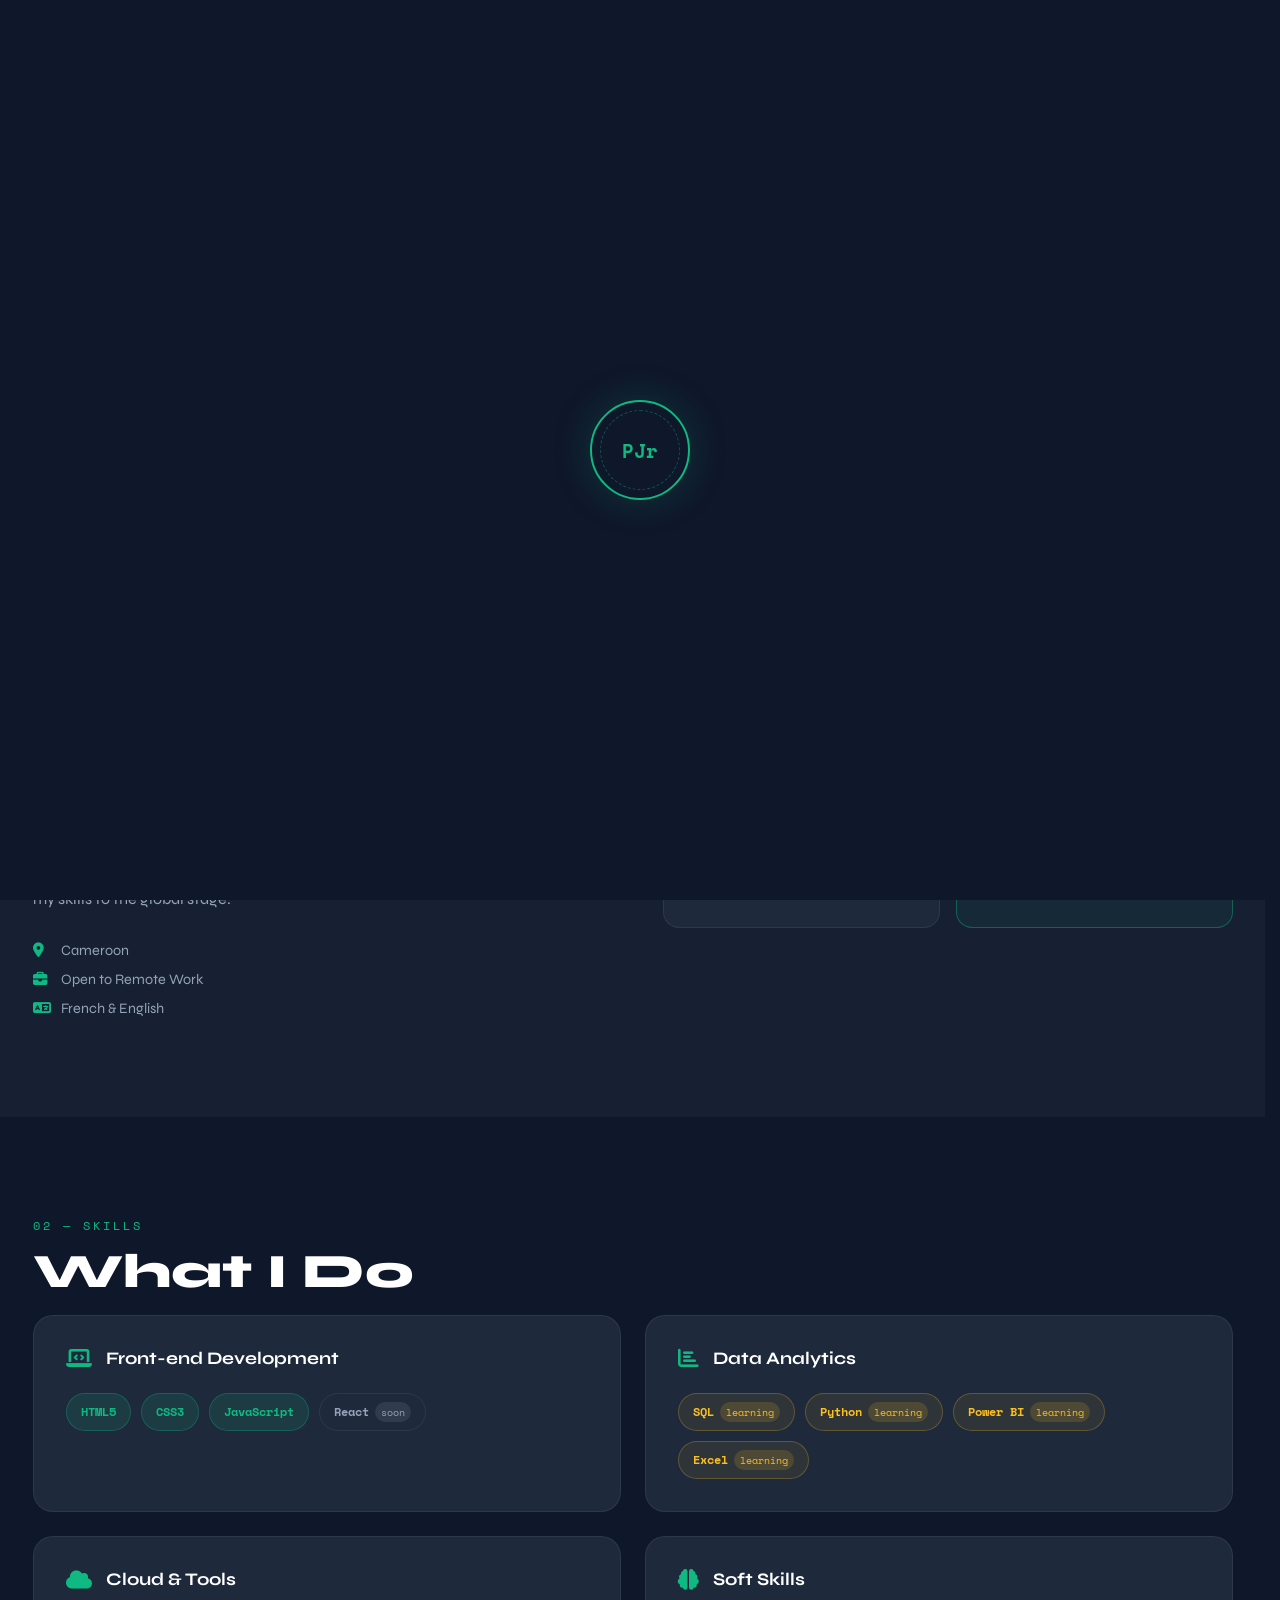
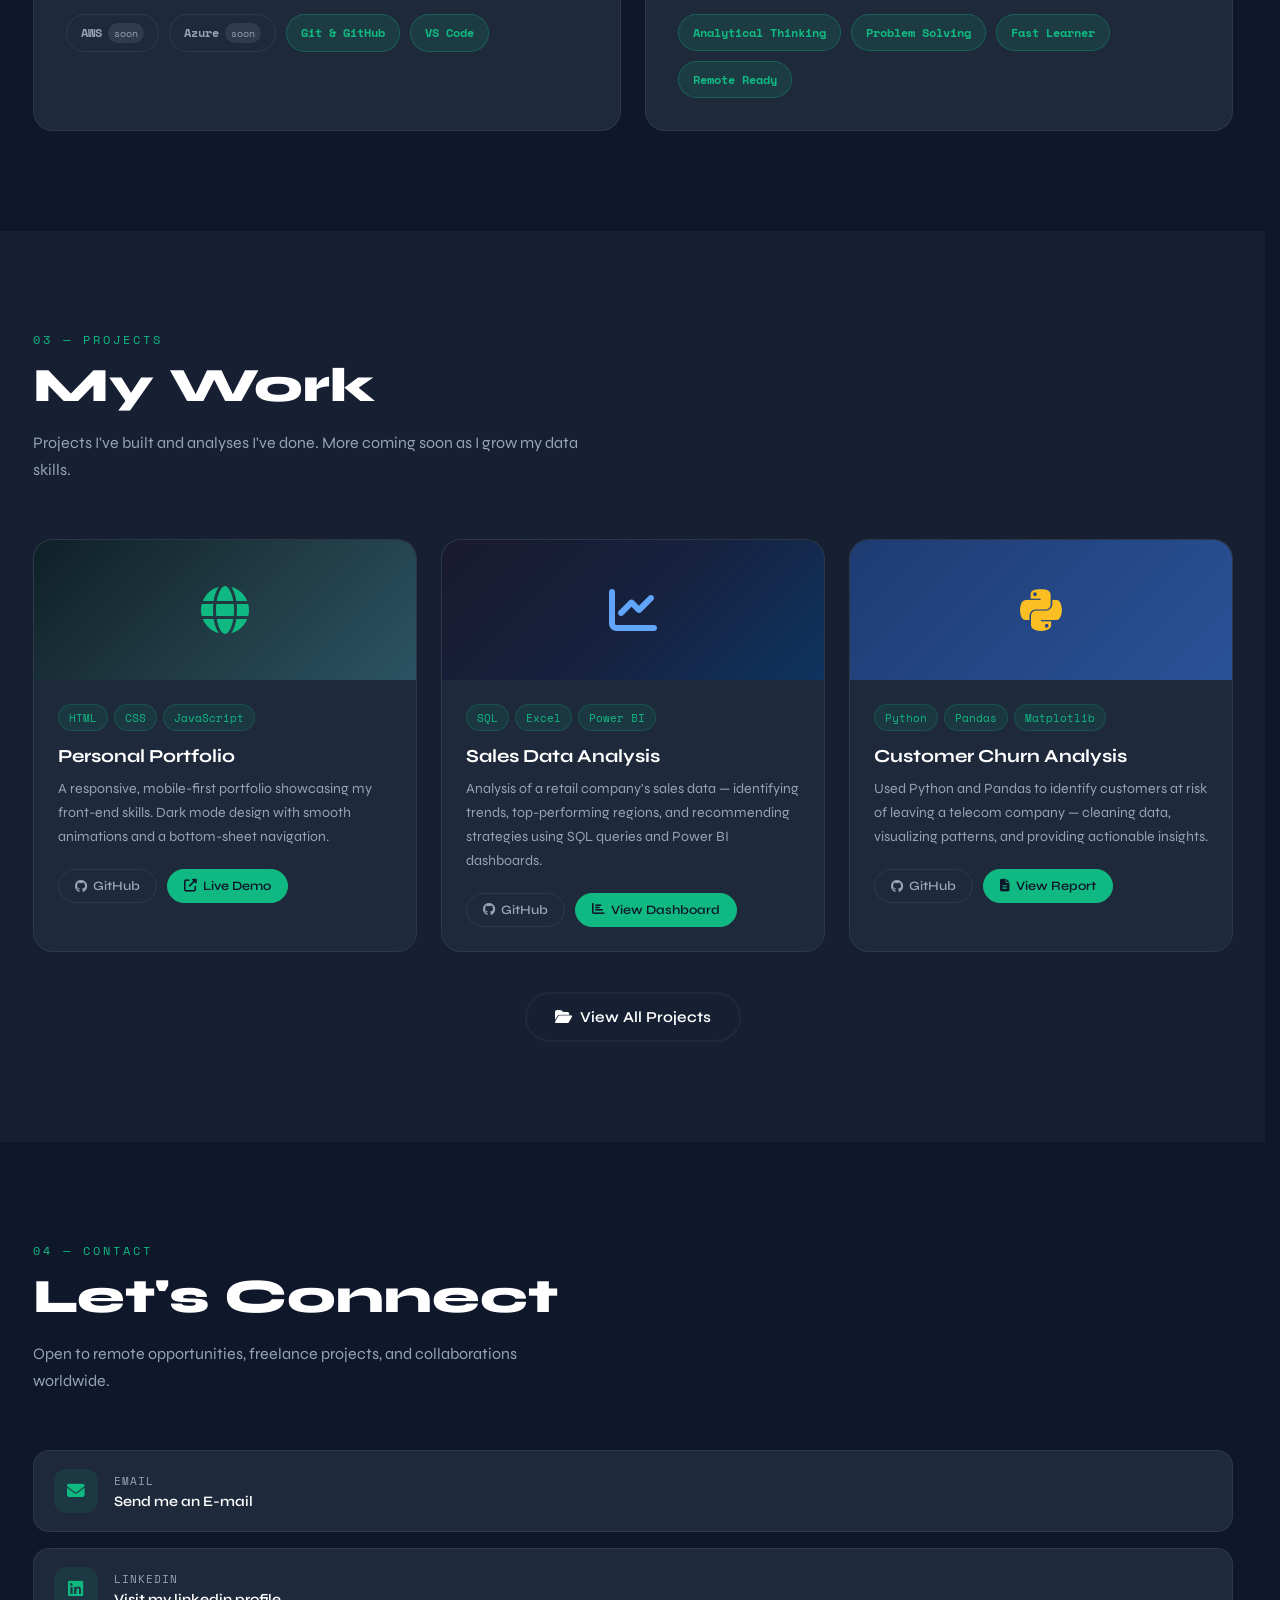
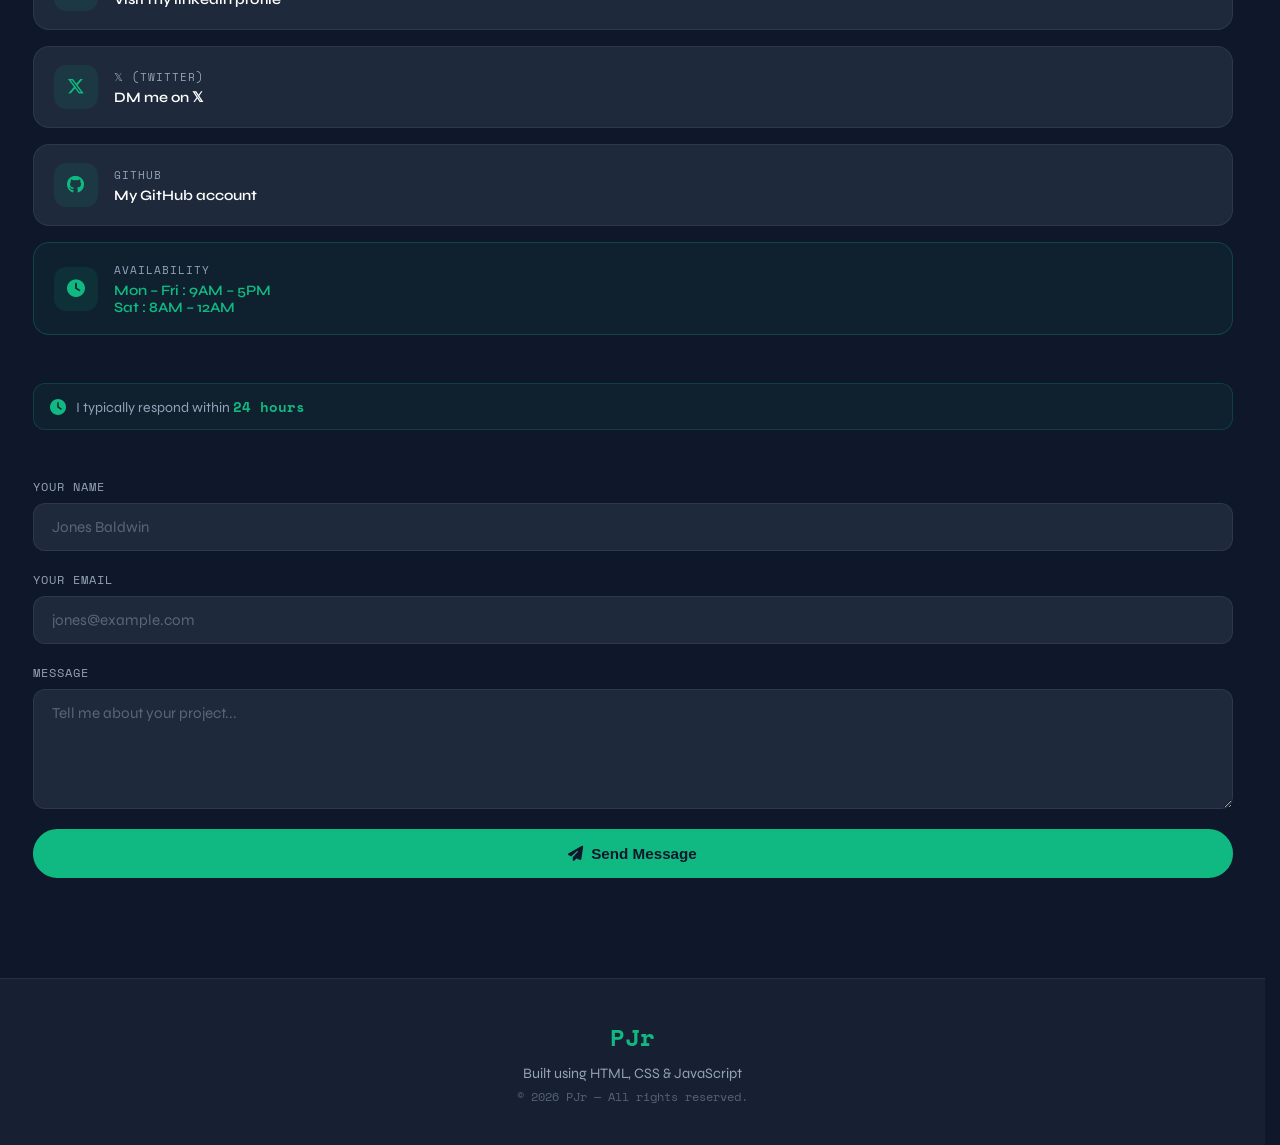
==== commit 2f615bc7: "Add files via upload" ====
--- a/index.html
+++ b/index.html
@@ -1,377 +1,448 @@
 <!DOCTYPE html>
-<html lang="fr">
+<html lang="en">
 <head>
   <meta charset="UTF-8">
   <meta name="viewport" content="width=device-width, initial-scale=1.0">
-  <title>BlogStack — Analyses IA & Tendances Intelligence Artificielle 2026</title>
-  <meta name="description" content="Chaque vendredi, BlogStack publie des analyses et décryptages sur les dernières tendances en intelligence artificielle. Stratégies, outils et conseils pour exploiter l'IA en 2026.">
-  <meta name="keywords" content="intelligence artificielle, IA, tendances IA, ChatGPT, machine learning, blog IA, newsletter IA, analyse IA 2026">
-  <meta name="author" content="Prince Jr">
-  <meta name="robots" content="index, follow">
-  <link rel="canonical" href="https://www.blogstack.fr/">
-
+  <title>PJr — Portfolio</title>
+  
+  <meta name="description" content="PJr — Front-end Developer and aspiring Data Analyst based in Cameroon. Available for remote work worldwide.">
+  
+  <!-- Open Graph -->
+  <meta property="og:title" content="PJr — Portfolio">
+  <meta property="og:description" content="Front-end Developer and Aspiring Data Analyst based in Cameroon. Available for remote work worldwide.">
+  <meta property="og:image" content="assets/photo.png">
+  <meta property="og:url" content="https://mprincegame-art.github.io">
   <meta property="og:type" content="website">
-  <meta property="og:site_name" content="BlogStack">
-  <meta property="og:title" content="BlogStack — Analyses IA & Tendances Intelligence Artificielle 2026">
-  <meta property="og:description" content="Chaque vendredi, des décryptages et analyses sur les tendances IA. Stratégies et conseils pour mieux exploiter l'intelligence artificielle.">
-  <meta property="og:url" content="https://www.blogstack.fr/">
-  <meta property="og:image" content="https://www.blogstack.fr/images/og-cover.jpg">
-  <meta property="og:image:width" content="1200">
-  <meta property="og:image:height" content="630">
-  <meta property="og:locale" content="fr_FR">
-
+
+<!-- Twitter/X Card -->
   <meta name="twitter:card" content="summary_large_image">
-  <meta name="twitter:site" content="@princejr_dev">
-  <meta name="twitter:creator" content="@princejr_dev">
-  <meta name="twitter:title" content="BlogStack — Analyses IA & Tendances 2026">
-  <meta name="twitter:description" content="Chaque vendredi, des décryptages et analyses sur les tendances IA. Stratégies et conseils pour mieux exploiter l'intelligence artificielle.">
-  <meta name="twitter:image" content="https://www.blogstack.fr/images/og-cover.jpg">
-
-  <script type="application/ld+json">
-  {
-    "@context": "https://schema.org",
-    "@type": "Blog",
-    "name": "BlogStack",
-    "description": "Analyses hebdomadaires des dernières tendances en intelligence artificielle.",
-    "url": "https://www.blogstack.fr",
-    "author": {
-      "@type": "Person",
-      "name": "Prince Jr",
-      "sameAs": [
-        "https://twitter.com/princejr_dev",
-        "https://github.com/Princejr",
-        "https://www.linkedin.com/in/prince-jr-982502343"
-      ]
-    },
-    "inLanguage": "fr",
-    "publisher": {
-      "@type": "Organization",
-      "name": "BlogStack",
-      "logo": {
-        "@type": "ImageObject",
-        "url": "https://www.blogstack.fr/images/favicon.png"
-      }
-    }
-  }
-  </script>
-
-  <link rel="icon" type="image/png" href="images/favicon.png">
-  <link rel="apple-touch-icon" href="images/favicon.png">
+  <meta name="twitter:title" content="PJr — Portfolio">
+  <meta name="twitter:description" content="Front-end Developer and Aspiring Data Analyst based in Cameroon.">
+  <meta name="twitter:image" content="assets/photo.png">
+  
+  <link rel="stylesheet" href="style.css">
   <link rel="stylesheet" href="https://cdnjs.cloudflare.com/ajax/libs/font-awesome/6.5.0/css/all.min.css">
-  <link rel="stylesheet" href="index.css">
+  <link href="https://fonts.googleapis.com/css2?family=Space+Mono:wght@400;700&family=Syne:wght@400;600;800&display=swap" rel="stylesheet">
+  
+  <link rel="apple-touch-icon" sizes="57x57" href="assets/apple-icon-57x57.png">
+  <link rel="apple-touch-icon" sizes="60x60" href="assets/apple-icon-60x60.png">
+  <link rel="apple-touch-icon" sizes="72x72" href="assets/apple-icon-72x72.png">
+  <link rel="apple-touch-icon" sizes="76x76" href="assets/apple-icon-76x76.png">
+  <link rel="apple-touch-icon" sizes="114x114" href="assets/apple-icon-114x114.png">
+  <link rel="apple-touch-icon" sizes="120x120" href="assets/apple-icon-120x120.png">
+  <link rel="apple-touch-icon" sizes="144x144" href="assets/apple-icon-144x144.png">
+  <link rel="apple-touch-icon" sizes="152x152" href="assets/apple-icon-152x152.png">
+  <link rel="apple-touch-icon" sizes="180x180" href="assets/apple-icon-180x180.png">
+  <link rel="icon" type="image/png" sizes="192x192"  href="assets/android-icon-192x192.png">
+  <link rel="icon" type="image/png" sizes="32x32" href="assets/favicon-32x32.png">
+  <link rel="icon" type="image/png" sizes="96x96" href="assets/favicon-96x96.png">
+  <link rel="icon" type="image/png" sizes="16x16" href="assets/favicon-16x16.png">
+  <link rel="manifest" href="/manifest.json">
+  
+  <meta name="msapplication-TileColor" content="#10B981">
+  <meta name="msapplication-TileImage" content="assets/ms-icon-144x144.png">
+  <meta name="theme-color" content="#10B981">
+  
+  <link rel="sitemap" type="application/xml" href="/sitemap.xml">
 </head>
 
 <body>
+  
+  <!-- PAGE LOADER -->
+<div id="loader" class="loader">
+  <div class="loader-ring">
+    <span>PJr</span>
+  </div>
+</div>
+
+<!-- PROGRESS BAR -->
+<div id="progressBar" class="progress-bar"></div>
 
   <!-- OVERLAY -->
-  <div id="overlay" class="bs-overlay"></div>
-
-  <!-- HEADER -->
-  <header class="bs-header">
-    <div class="bs-header__left">
-      <img class="bs-header__icon" src="images/favicon.png" alt="Logo BlogStack">
-      <a href="index.html" class="bs-header__logo">BlogStack</a>
-    </div>
-    <button id="menu-toggle" class="bs-header__menu-btn" aria-label="Ouvrir le menu">
-      <i class="fas fa-bars"></i>
-    </button>
+  <div id="overlay" class="overlay"></div>
+
+  <!-- SCROLL TO TOP -->
+  <button id="scrollTop" class="scroll-top" aria-label="Back to top"><i class="fas fa-arrow-up"></i></button>
+
+  <!-- ===== HEADER ===== -->
+  <header class="hero-section">
+    <div class="header-inner">
+      
+      <div class="initial"><span>PJr</span></div>
+      
+      <nav>
+  <!-- Menu desktop -->
+  <ul class="desktop-nav">
+    <li><a href="#home">Home</a></li>
+    <li><a href="#about">About</a></li>
+    <li><a href="#skills">Skills</a></li>
+    <li><a href="#projects">Projects</a></li>
+    <li><a href="#contact">Contact</a></li>
+    <a href="assets/cv.pdf" download class="btn-cv">Download CV</a>
+  </ul>
+  
+  <!-- Bouton hamburger mobile -->
+  <button id="menu-toggle" class="menu-toggle" aria-label="Open menu">
+    <i class="fas fa-bars"></i>
+  </button>
+  
+  <!-- Modal mobile (inchangé) -->
+  <div id="modal" class="modal">
+    <div class="handle" id="handle"></div>
+    <p class="modal-greeting">Navigation</p>
+    <ul>
+      <li><a href="#home"><i class="fas fa-house"></i>Home</a></li>
+      <li><a href="#about"><i class="fas fa-user"></i>About</a></li>
+      <li><a href="#skills"><i class="fas fa-code"></i>Skills</a></li>
+      <li><a href="#projects"><i class="fas fa-folder-open"></i>Projects</a></li>
+      <li><a href="#contact"><i class="fas fa-envelope"></i>Contact</a></li>
+    </ul>
+    <a href="assets/cv.pdf" download class="submit-btn2">
+      <i class="fas fa-file-arrow-down"></i> Download CV
+    </a>
+  </div>
+</nav>
+      
+    </div>
   </header>
 
-  <!-- MODAL MENU -->
-  <div id="modal" class="bs-modal" role="dialog" aria-label="Menu de navigation">
-    <div class="bs-modal__handle" id="handle"></div>
-    <ul class="bs-modal__nav">
-      <li><a href="blog.html"><i class="fas fa-newspaper"></i>Blog</a></li>
-      <li><a href="guide.html" onclick="alert('Vos guides PDF téléchargeables ne sont pas encore disponible pour le moment !'); return false"><i class="fas fa-book-open"></i>Guides PDF</a></li>
-      <li><a href="newsletter.html" onclick="alert('En cours de maintenance !'); return false;"><i class="fas fa-crown"></i>Newsletter Premium</a></li>
-      <li><a href="about.html"><i class="fas fa-info-circle"></i>À Propos</a></li>
-    </ul>
-    <button class="bs-modal__subscribe" onclick="window.location.href='newsletter.html'">
-      S'abonner à la newsletter
-    </button>
-  </div>
-
-  <!-- HERO SECTION  -->
-  <section class="hero-section">
-    <div class="hero-section__inner">
-      <div class="hero-section__badge">
-        <span class="hero-section__badge-dot"></span>
-        Publié chaque vendredi
-      </div>
-      <h1 class="hero-section__title">
-        L'IA décryptée,<br>
-        <span>chaque semaine.</span>
-      </h1>
-      <p class="hero-section__desc">
-        Analyses, stratégies et tendances sur l'Intelligence Artificielle — pour comprendre, anticiper et exploiter l'IA en 2026.
-      </p>
-      
-      <div class="hero-section__actions">
-        <a href="blog.html" class="btn-primary">Découvrir les articles</a>
-        <a href="newsletter.html" class="btn-secondary" onclick="alert('En cours de maintenance !'); return false;">Newsletter Premium</a>
-      </div>
-      
-      <div class="hero-section__stats">
-        <div class="hero-stat">
-          <span class="hero-stat__num">+5</span>
-          <span class="hero-stat__label">Articles publiés</span>
-        </div>
-        <div class="hero-stat__divider"></div>
-        <div class="hero-stat">
-          <span class="hero-stat__num">100%</span>
-          <span class="hero-stat__label">Contenu gratuit</span>
-        </div>
-        <div class="hero-stat__divider"></div>
-        <div class="hero-stat">
-          <span class="hero-stat__num">Chaque</span>
-          <span class="hero-stat__label">Vendredi</span>
-        </div>
+  <!-- ===== HERO ===== -->
+  <section class="hero-content" id="home">
+    <div class="hero-text">
+      
+      <p class="hero-label">Hello, I'm</p>
+      
+      <h1 class="hero-name">Prince Jr</h1>
+      
+      <h2 class="hero-title">Front-end Dev <span class="divider">|</span> Data Analyst</h2>
+     
+      <p class="hero-sub">Turning ideas into interfaces & data into decisions.</p>
+      
+      <div class="hero-cta">
+        <a href="#projects" class="btn-primary">View My Work</a>
+        <a href="#contact" class="btn-secondary">Contact Me</a>
+      </div>
+    </div>
+    
+    <div class="hero-badge">
+      <div class="badge-ring">
+        <img src="assets/photo.png" alt="Profile photo" class="profile-photo">
       </div>
     </div>
   </section>
 
-  <!-- ARTICLES POPULAIRES -->
-  <main>
-    <div class="section-header">
-      <h2 class="section-title">Articles populaires</h2>
-    </div>
-
-    <div class="articles-grid">
-
-      <article class="blog-card blog-card--featured">
-        <div class="blog-card__meta">
-          <span class="blog-card__num">01</span>
-          <span class="blog-card__date">5 décembre 2025</span>
-        </div>
-        <h2 class="blog-card__title">
-          <a href="article-1.html">Intelligence artificielle : un outil de destruction ou d'évolution ?</a>
-        </h2>
-        <p class="blog-card__excerpt">L'intelligence artificielle peut être à la fois un outil de destruction et d'évolution — tout dépend de comment l'humain choisit de s'en emparer.</p>
-        <a href="article-1.html" class="blog-card__link">
-          Lire l'article <i class="fas fa-arrow-right"></i>
-        </a>
-      </article>
-
-      <article class="blog-card">
-        <div class="blog-card__meta">
-          <span class="blog-card__num">02</span>
-          <span class="blog-card__date">9 janvier 2026</span>
-        </div>
-        <h2 class="blog-card__title">
-          <a href="article-2.html">Comment l'intelligence artificielle orchestre votre quotidien ?</a>
-        </h2>
-        <p class="blog-card__excerpt">L'IA apprend de vous, s'adapte à vos habitudes et facilite votre vie. Comment cette révolution silencieuse a-t-elle infiltré nos routines ?</p>
-        <a href="article-2.html" class="blog-card__link">
-          Lire l'article <i class="fas fa-arrow-right"></i>
-        </a>
-      </article>
-
-      <article class="blog-card">
-        <div class="blog-card__meta">
-          <span class="blog-card__num">03</span>
-          <span class="blog-card__date">19 décembre 2025</span>
-        </div>
-        <h2 class="blog-card__title">
-          <a href="article-3.html">Entraîner une IA : le parcours étonnant d'une IA qui apprend à penser</a>
-        </h2>
-        <p class="blog-card__excerpt">Plongez dans les coulisses de l'apprentissage machine, où les échecs sont célébrés et la répétition est reine.</p>
-        <a href="article-3.html" class="blog-card__link">
-          Lire l'article <i class="fas fa-arrow-right"></i>
-        </a>
-      </article>
-
-    </div>
-
-    <div class="articles-cta">
-      <a href="blog.html" class="btn-outline">
-        Voir tous les articles <i class="fas fa-arrow-right"></i>
-      </a>
-    </div>
-  </main>
-
-  <!-- POURQUOI BLOGSTACK -->
-  <section class="benef-section">
-    <h2 class="section-title">Pourquoi suivre BlogStack ?</h2>
-    <div class="benef-grid">
-      <div class="benef-item">
-        <div class="benef-item__icon"><i class="fas fa-brain"></i></div>
-        <h3 class="benef-item__title">Analyse simplifiée</h3>
-        <p class="benef-item__desc">Des sujets complexes rendus accessibles, sans jargon inutile.</p>
-      </div>
-      <div class="benef-item">
-        <div class="benef-item__icon"><i class="fas fa-chart-line"></i></div>
-        <h3 class="benef-item__title">Nouveautés du marché</h3>
-        <p class="benef-item__desc">Les dernières tendances IA triées et analysées chaque semaine.</p>
-      </div>
-      <div class="benef-item">
-        <div class="benef-item__icon"><i class="fas fa-coins"></i></div>
-        <h3 class="benef-item__title">Astuces de monétisation</h3>
-        <p class="benef-item__desc">Des stratégies concrètes pour exploiter l'IA à ton avantage.</p>
-      </div>
-      <div class="benef-item">
-        <div class="benef-item__icon"><i class="fas fa-lightbulb"></i></div>
-        <h3 class="benef-item__title">Articles Stratégiques</h3>
-        <p class="benef-item__desc">Des contenus pensés pour agir, pas juste pour lire.</p>
+  <!-- ===== ABOUT ===== -->
+  <section id="about" class="section about-section">
+    
+    <div class="section-inner">
+      <div class="section-tag">01 — About Me</div>
+      
+      <h2 class="section-title">Who I Am</h2>
+      <div class="about-grid">
+        <div class="about-text">
+          <p>I'm a <strong>Front-end Developer</strong> based in Cameroon, with solid skills in HTML5, CSS3 and JavaScript Vanilla. I'm currently transitioning into <strong>Data Analytics</strong>, building expertise in SQL, Python, Power BI and Excel.</p>
+          <p>My goal is to combine my passion for clean interfaces with the power of data — helping businesses make smarter decisions through both great design and meaningful insights.</p>
+          <p>I'm on a mission to work with international companies, master English, and bring my skills to the global stage.</p>
+          
+          <div class="about-info">
+            <div class="info-item">
+              <i class="fas fa-map-marker-alt"></i>
+              <span>Cameroon</span>
+            </div>
+            
+            <div class="info-item">
+              <i class="fas fa-briefcase"></i>
+              <span>Open to Remote Work</span>
+            </div>
+            
+            <div class="info-item">
+              <i class="fas fa-language"></i>
+              <span>French & English</span>
+            </div>
+          </div>
+        </div>
+        
+        <div class="about-stats">
+          <div class="stat-card">
+            <span class="stat-number">2+</span>
+            <span class="stat-label">Years in Web Dev</span>
+          </div>
+          
+          <div class="stat-card">
+            <span class="stat-number">10+</span>
+            <span class="stat-label">Projects Built</span>
+          </div>
+          
+          <div class="stat-card">
+            <span class="stat-number">4</span>
+            <span class="stat-label">Data Skills Learning</span>
+          </div>
+          
+          <div class="stat-card accent">
+            <span class="stat-number">∞</span>
+            <span class="stat-label">Ambition Level</span>
+          </div>
+        </div>
       </div>
     </div>
   </section>
 
-  <!-- TÉMOIGNAGES -->
-  <section class="testimonials" aria-label="Témoignages de lecteurs">
-    <h2 class="section-title">Ce qu'ils en disent</h2>
+  <!-- ===== SKILLS ===== -->
+  <section id="skills" class="section skills-section">
+    <div class="section-inner">
+      <div class="section-tag">02 — Skills</div>
+      <h2 class="section-title">What I Do</h2>
+
+      <div class="skills-grid">
+       
+        <!-- FRONT-END -->
+        <div class="skill-category">
+          <div class="skill-cat-header">
+            <i class="fas fa-laptop-code"></i>
+            <h3>Front-end Development</h3>
+          </div>
+          
+          <div class="skill-tags">
+            <span class="tag solid">HTML5</span>
+            <span class="tag solid">CSS3</span>
+            <span class="tag solid">JavaScript</span>
+            
+            <span class="tag outline">React <span class="soon">soon</span></span>
+          </div>
+        </div>
+
+        <!-- DATA -->
+        <div class="skill-category">
+          <div class="skill-cat-header">
+            <i class="fas fa-chart-bar"></i>
+            <h3>Data Analytics</h3>
+          </div>
+          
+          <div class="skill-tags">
+            <span class="tag learning">SQL <span class="badge">learning</span></span>
+            <span class="tag learning">Python <span class="badge">learning</span></span>
+            <span class="tag learning">Power BI <span class="badge">learning</span></span>
+            <span class="tag learning">Excel <span class="badge">learning</span></span>
+          </div>
+        </div>
+
+        <!-- CLOUD -->
+        <div class="skill-category">
+          <div class="skill-cat-header">
+            <i class="fas fa-cloud"></i>
+            <h3>Cloud & Tools</h3>
+          </div>
+          <div class="skill-tags">
+            <span class="tag outline">AWS <span class="soon">soon</span></span>
+            <span class="tag outline">Azure <span class="soon">soon</span></span>
+            <span class="tag solid">Git & GitHub</span>
+            <span class="tag solid">VS Code</span>
+          </div>
+        </div>
+
+        <!-- SOFT SKILLS -->
+        <div class="skill-category">
+          <div class="skill-cat-header">
+            <i class="fas fa-brain"></i>
+            <h3>Soft Skills</h3>
+          </div>
+          <div class="skill-tags">
+            <span class="tag solid">Analytical Thinking</span>
+            <span class="tag solid">Problem Solving</span>
+            <span class="tag solid">Fast Learner</span>
+            <span class="tag solid">Remote Ready</span>
+          </div>
+        </div>
+      </div>
+    </div>
+  </section>
+
+  <!-- ===== PROJECTS ===== -->
+  <section id="projects" class="section projects-section">
+    <div class="section-inner">
+      
+      <div class="section-tag">03 — Projects</div>
+      
+      <h2 class="section-title">My Work</h2>
+      
+      <p class="section-sub">Projects I've built and analyses I've done. More coming soon as I grow my data skills.</p>
+      
+      <div class="projects-grid">
+        
+        <!-- PROJECT #1 -->
+        <div class="project-card">
+          <div class="project-img web"><i class="fas fa-globe"></i></div>
+          
+          <div class="project-body">
+            
+            <div class="project-tags">
+              <span>HTML</span><span>CSS</span><span>JavaScript</span>
+            </div>
+            
+            <h3>Personal Portfolio</h3>
+            
+            <p>A responsive, mobile-first portfolio showcasing my front-end skills. Dark mode design with smooth animations and a bottom-sheet navigation.</p>
+            
+            <div class="project-links">
+              <a href="https://github.com/mprincegame-art" class="link-btn"><i class="fab fa-github"></i> GitHub</a>
+              
+              <a href="#" class="link-btn primary"><i class="fas fa-external-link-alt"></i> Live Demo</a>
+            </div>
+          </div>
+        </div>
+        
+        <!-- PROJECT #2 -->
+        <div class="project-card">
+          <div class="project-img data"><i class="fas fa-chart-line"></i></div>
+          
+          <div class="project-body">
+            <div class="project-tags">
+              <span>SQL</span><span>Excel</span><span>Power BI</span>
+            </div>
+            
+            <h3>Sales Data Analysis</h3>
+            
+            <p>Analysis of a retail company's sales data — identifying trends, top-performing regions, and recommending strategies using SQL queries and Power BI dashboards.</p>
+            
+            <div class="project-links">
+              <a href="https://github.com/mprincegame-art" class="link-btn"><i class="fab fa-github"></i> GitHub</a>
+              <a href="#" class="link-btn primary"><i class="fas fa-chart-bar"></i> View Dashboard</a>
+            </div>
+          </div>
+        </div>
+        
+        <!-- PROJECT #3 -->
+        <div class="project-card">
+          <div class="project-img python"><i class="fab fa-python"></i></div>
+          
+          <div class="project-body">
+            <div class="project-tags">
+              <span>Python</span><span>Pandas</span><span>Matplotlib</span>
+            </div>
+            
+            <h3>Customer Churn Analysis</h3>
+            
+            <p>Used Python and Pandas to identify customers at risk of leaving a telecom company — cleaning data, visualizing patterns, and providing actionable insights.</p>
+            
+            <div class="project-links">
+              <a href="https://github.com/mprincegame-art" class="link-btn"><i class="fab fa-github"></i> GitHub</a>
+              <a href="#" class="link-btn primary"><i class="fas fa-file-alt"></i> View Report</a>
+            </div>
+          </div>
+        </div>
+        
+        <!-- OTHER PROJECTS BUTTON -->
+         <div class="other-projects">
+          <a href="projects.html" class="btn-secondary">
+          <i class="fas fa-folder-open"></i> View All Projects
+          </a>
+         </div>
+
+      </div>
+    </div>
+  </section>
+
+
+  <!-- ===== CONTACT ===== -->
+  <section id="contact" class="section contact-section">
+    <div class="section-inner">
+      <div class="section-tag">04 — Contact</div>
+      <h2 class="section-title">Let's Connect</h2>
+      <p class="section-sub">Open to remote opportunities, freelance projects, and collaborations worldwide.</p>
+
+      <div class="contact-grid">
+        <div class="contact-info">
+          
+          <!-- SEND EMAIL -->
+          <a href="mailto:juniorpro2098@gmail.com" class="contact-card">
+            <div class="contact-icon"><i class="fas fa-envelope"></i></div>
+            <div>
+              <p class="contact-label">Email</p>
+              <p class="contact-value">Send me an E-mail</p>
+            </div>
+          </a>
+          
+          <!-- LINKEDIN -->
+          <a href="https://www.linkedin.com/in/prince-jr" target="_blank" class="contact-card">
+            <div class="contact-icon"><i class="fab fa-linkedin"></i></div>
+            <div>
+              <p class="contact-label">LinkedIn</p>
+              <p class="contact-value">Visit my linkedin profile</p>
+            </div>
+          </a>
+          
+          <!-- X (TWITTER) -->
+          <a href="https://x.com/princejr_dev" target="_blank" class="contact-card">
+            <div class="contact-icon"><i class="fab fa-x-twitter"></i></div>
+            <div>
+              <p class="contact-label">𝕏 (Twitter)</p>
+              <p class="contact-value">DM me on 𝕏</p>
+            </div>
+          </a>
+          
+          <!-- GITHUB -->
+          <a href="https://github.com/mprincegame-art" target="_blank" class="contact-card">
+            <div class="contact-icon"><i class="fab fa-github"></i></div>
+            <div>
+              <p class="contact-label">GitHub</p>
+              <p class="contact-value">My GitHub account</p>
+            </div>
+          </a>
+          
+          <!-- AVAILABILITY -->
+          <div class="availability-card">
+           <div class="contact-icon"><i class="fas fa-clock"></i></div>
+           
+        <div>
+          <p class="contact-label">Availability</p>
+          <p class="contact-value">Mon – Fri : 9AM – 5PM</p>
+          <p class="contact-value">Sat : 8AM – 12AM</p>
+        </div>
+      </div>
+    </div>
     
-    <div class="testimonials-grid">
-
-      <div class="testimonial-card">
-        <div class="testimonial-card__quote">"</div>
-        <p class="testimonial-texte">Grâce à BlogStack, j'ai enfin compris quelles tendances IA vont vraiment changer le marché cette année. Les articles sont clairs, précis et faciles à appliquer.</p>
-        <div class="testimonial-auteur">
-          <img src="images/profile-pic.png" alt="Julie Y. — Entrepreneure digitale" class="auteur-photo">
-          <div class="auteur-info">
-            <h4>Julie Y.</h4>
-            <div class="auteur-note">Entrepreneure digitale</div>
-          </div>
-        </div>
-      </div>
-
-      <div class="testimonial-card">
-        <div class="testimonial-card__quote">"</div>
-        <p class="testimonial-texte">Je reçois chaque semaine les analyses BlogStack et je gagne un temps fou. Tout est centralisé et compréhensible — impossible de s'en passer.</p>
-        <div class="testimonial-auteur">
-          <img src="images/profile-pic2.png" alt="Marc N. — Développeur freelance" class="auteur-photo">
-          <div class="auteur-info">
-            <h4>Marc N.</h4>
-            <div class="auteur-note">Développeur freelance</div>
-          </div>
-        </div>
-      </div>
-
-      <div class="testimonial-card">
-        <div class="testimonial-card__quote">"</div>
-        <p class="testimonial-texte">Les décryptages de BlogStack m'ont permis de lancer un projet pilote innovant. La newsletter est devenue indispensable pour rester à la pointe.</p>
-        <div class="testimonial-auteur">
-          <img src="images/profile-pic3.png" alt="Grace M. — Chef de produit tech" class="auteur-photo">
-          <div class="auteur-info">
-            <h4>Grace M.</h4>
-            <div class="auteur-note">Chef de produit tech</div>
-          </div>
-        </div>
-      </div>
-
+    <div class="response-time">
+      <i class="fas fa-clock"></i>
+      <p>I typically respond within <span>24 hours</span></p>
+    </div>
+
+<!-- CONTACT FORM -->
+        <form class="contact-form" id="contactForm">
+          <div class="form-group">
+            <label for="name">Your Name</label>
+            <input type="text" id="name" placeholder="Jones Baldwin" required>
+          </div>
+          
+          <div class="form-group">
+            <label for="email">Your Email</label>
+            <input type="email" id="email" placeholder="jones@example.com" required>
+          </div>
+          
+          <div class="form-group">
+            <label for="message">Message</label>
+            <textarea id="message" rows="5" placeholder="Tell me about your project..." required></textarea>
+          </div>
+          
+          <button type="submit" class="btn-primary full-width">
+            <i class="fas fa-paper-plane"></i> Send Message
+          </button>
+        </form>
+        
+      </div>
     </div>
   </section>
 
-  <!-- NEWSLETTER -->
-  <section class="form-section" aria-label="Inscription à la newsletter">
-    <div class="form-container">
-      <div class="form-container__left">
-        <p class="form-container__label">Newsletter gratuite</p>
-        <h2 class="form-container__title">Rejoins les lecteurs<br><span>de BlogStack</span></h2>
-        <p class="form-container__desc">Chaque vendredi, une analyse IA directement dans ta boîte mail. Gratuit, sans spam.</p>
-      </div>
-      <div class="form-container__right">
-        <form id="contactForm" onsubmit="return handleSubmit(event)">
-          <div class="form-group">
-            <input type="text" placeholder="Entrez votre nom..." name="nom" autocomplete="family-name" required aria-label="Nom">
-            
-            <input type="text" placeholder="Entrez votre prénom..." name="prenom" autocomplete="given-name" required aria-label="Prénom">
-            
-            <input type="email" placeholder="votre@email.com" autocomplete="email" required aria-label="Adresse email">
-          </div>
-          <button type="submit" class="submit-btn">
-            <i class="fas fa-paper-plane"></i> S'abonner gratuitement
-          </button>
-          <div id="formMessage" class="form-message" role="alert"></div>
-        </form>
-      </div>
-    </div>
-  </section>
-
-  <!-- FOOTER -->
-  <footer class="bs-footer">
-    <div class="bs-footer__grid">
-
-      <div>
-        <div class="bs-footer__brand-name">Blog<span>Stack</span></div>
-        <p class="bs-footer__brand-desc">Analyses hebdomadaires des dernières tendances en intelligence artificielle. Décryptages, stratégies et conseils pour exploiter l'IA en 2026.</p>
-        <div class="bs-footer__socials">
-          <a href="https://twitter.com/princejr_dev" target="_blank" rel="noopener noreferrer" class="bs-footer__social-btn" aria-label="Twitter">
-            <i class="fab fa-x-twitter"></i>
-          </a>
-          <a href="https://github.com/mprincegame-art" target="_blank" rel="noopener noreferrer" class="bs-footer__social-btn" aria-label="GitHub">
-            <i class="fab fa-github"></i>
-          </a>
-          <a href="https://www.linkedin.com/in/prince-jr-982502343" target="_blank" rel="noopener noreferrer" class="bs-footer__social-btn" aria-label="LinkedIn">
-            <i class="fab fa-linkedin-in"></i>
-          </a>
-        </div>
-      </div>
-
-      <div>
-        <p class="bs-footer__col-title">Navigation</p>
-        <ul class="bs-footer__links">
-          <li><a href="index.html">Accueil</a></li>
-          <li><a href="blog.html">Blog</a></li>
-          <li><a href="guide.html" onclick="alert('Vos guides PDF téléchargeables ne sont pas encore disponible pour le moment !'); return false;">Guides</a></li>
-          <li><a href="about.html">À propos</a></li>
-        </ul>
-      </div>
-
-      <div>
-        <p class="bs-footer__col-title">Légal & Contact</p>
-        <ul class="bs-footer__links">
-          <li><a href="help.html">Centre d'aide</a></li>
-          <li><a href="#">CGU</a></li>
-          <li><a href="#">Mentions légales</a></li>
-          <li><a href="mailto:mprincegame@gmail.com">Contact</a></li>
-        </ul>
-      </div>
-
-    </div>
-
-    <div class="bs-footer__divider"></div>
-
-    <div class="bs-footer__bottom">
-      <p class="bs-footer__copy">&copy; 2026 <span>BlogStack</span> — Tous droits réservés. Développé par Prince Jr.</p>
-      <div class="bs-footer__badge">Publié chaque vendredi</div>
+  <!-- ===== FOOTER ===== -->
+  <footer class="footer">
+    <div class="footer-inner">
+      <p class="footer-logo">PJr</p>
+      
+      <p class="footer-text">Built using HTML, CSS & JavaScript</p>
+      
+      <p class="footer-copy">&copy; 2026 PJr — All rights reserved.</p>
     </div>
   </footer>
 
-  <!-- SCRIPTS -->
   <script src="script.js"></script>
-  <script>
-    const modal   = document.getElementById("modal");
-    const overlay = document.getElementById("overlay");
-    const toggle  = document.getElementById("menu-toggle");
-
-    function openModal() {
-      modal.classList.add("active");
-      overlay.classList.add("active");
-      document.body.style.overflow = "hidden";
-    }
-
-    function closeModal() {
-      modal.classList.remove("active");
-      overlay.classList.remove("active");
-      modal.style.transform = "";
-      document.body.style.overflow = "";
-    }
-
-    toggle.addEventListener("click", openModal);
-    overlay.addEventListener("click", closeModal);
-
-    let startY = 0, currentY = 0;
-    modal.addEventListener("touchstart", e => { startY = e.touches[0].clientY; });
-    modal.addEventListener("touchmove", e => {
-      currentY = e.touches[0].clientY;
-      const diff = currentY - startY;
-      if (diff > 0) modal.style.transform = `translateY(${diff}px)`;
-    });
-    modal.addEventListener("touchend", () => {
-      if (currentY - startY > 120) closeModal();
-      else modal.style.transform = "";
-    });
-  </script>
-
 </body>
 </html>
--- a/style.css
+++ b/style.css
@@ -0,0 +1,1178 @@
+/* ===== VARIABLES ===== */
+:root {
+  --primary-color: #10B981;
+  --secondary-color: #0F172A;
+  --text-color: #ffffff;
+  --handle-color: #cccccc;
+  --surface: #1E293B;
+  --surface2: #162032;
+  --muted: #94A3B8;
+  --border: rgba(255,255,255,0.07);
+  --font-display: 'Syne', sans-serif;
+  --font-mono: 'Space Mono', monospace;
+  --glow: rgba(16, 185, 129, 0.25);
+}
+
+/* ===== RESET ===== */
+*, *::before, *::after {
+  box-sizing: border-box;
+  margin: 0;
+  padding: 0;
+}
+
+html { 
+  overflow-x: hidden;
+  scrollbar-gutter: stable; 
+}
+
+body {
+  background-color: var(--secondary-color);
+  color: var(--text-color);
+  font-family: var(--font-display);
+  overflow-x: hidden;
+  cursor: none;
+  padding-top: 60px;
+}
+
+/* ===== CUSTOM CURSOR ===== */
+.cursor {
+  width: 12px;
+  height: 12px;
+  background: var(--primary-color);
+  border-radius: 50%;
+  position: fixed;
+  pointer-events: none;
+  z-index: 9999;
+  transition: transform 0.15s ease;
+  transform: translate(-50%, -50%);
+}
+
+.cursor-follower {
+  width: 36px;
+  height: 36px;
+  border: 1.5px solid var(--primary-color);
+  border-radius: 50%;
+  position: fixed;
+  pointer-events: none;
+  z-index: 9998;
+  transition: all 0.25s ease;
+  transform: translate(-50%, -50%);
+  opacity: 0.5;
+}
+
+@media (max-width: 768px) {
+  body { 
+    cursor: auto; 
+  }
+  
+.cursor, .cursor-follower { 
+  display: none; 
+  }
+}
+
+/* ===== OVERLAY ===== */
+.overlay {
+  display: none;
+  position: fixed;
+  inset: 0;
+  z-index: 10;
+  background: rgba(0,0,0,0.3);
+  backdrop-filter: blur(4px);
+  opacity: 0;
+  transition: opacity 0.3s ease;
+}
+
+.overlay.active { 
+  display: block; 
+  opacity: 1; 
+}
+
+/* ===== SCROLL TO TOP ===== */
+.scroll-top {
+  position: fixed;
+  bottom: 28px;
+  left: 50%;
+  transform: translateX(-50%) translateY(20px);
+  opacity: 0;
+  transition: all 0.3s ease;
+  width: 44px;
+  height: 44px;
+  background: transparent;
+  color: var(--primary-color);
+  border: 1.5px solid var(--primary-color);
+  border-radius: 50%;
+  font-size: 1rem;
+  cursor: pointer;
+  z-index: 5;
+  box-shadow: 0 4px 20px var(--glow);
+  -webkit-tap-highlight-color: transparent;
+}
+
+.scroll-top.visible { 
+  opacity: 0.7; 
+  transform: translateX(-50%) translateY(0); 
+}
+
+.scroll-top:hover {
+  transform: translateX(-50%) translateY(-2px);
+  box-shadow: 0 8px 30px var(--glow);
+}
+
+/* ===== HEADER ===== */
+.hero-section {
+  background: var(--primary-color);
+  position: fixed;
+  top: 0;
+  left: 0;
+  right: 0;
+  z-index: 100;
+  box-shadow: 0 2px 30px rgba(16,185,129,0.3);
+}
+
+.header-inner {
+  display: flex;
+  align-items: center;
+  justify-content: space-between;
+  padding: 12px 24px;
+  max-width: 1200px;
+  margin: 0 auto;
+}
+
+/* ===== LOGO ===== */
+.initial {
+  font-family: var(--font-mono);
+  font-size: 1.6rem;
+  font-weight: 700;
+  color: var(--secondary-color);
+  letter-spacing: -1px;
+}
+
+.initial span {
+  position: relative;
+  display: inline-block;
+}
+
+.initial span::after {
+  content: '';
+  position: absolute;
+  bottom: -2px;
+  left: 0;
+  width: 100%;
+  height: 3px;
+  background: var(--secondary-color);
+  border-radius: 2px;
+}
+
+/* ===== MENU TOGGLE ===== */
+.menu-toggle {
+  background: var(--secondary-color);
+  padding: 8px 14px;
+  border: none;
+  border-radius: 50px;
+  color: var(--primary-color);
+  font-size: 1.2rem;
+  cursor: pointer;
+  -webkit-tap-highlight-color: transparent;
+  transition: box-shadow 0.3s ease, transform 0.2s ease;
+}
+
+.menu-toggle:hover { 
+  box-shadow: 0 0 18px rgba(16,185,129,0.5); 
+  transform: scale(1.05); 
+}
+  
+.menu-toggle:active { 
+  transform: scale(0.96); 
+}
+
+/* ===== MODAL ===== */
+.modal {
+  position: fixed;
+  left: 0; 
+  right: 0; 
+  bottom: 0;
+  background: var(--text-color);
+  border-radius: 24px 24px 0 0;
+  transform: translateY(100%);
+  transition: transform 0.35s cubic-bezier(0.4,0,0.2,1);
+  padding: 10px 20px 36px;
+  z-index: 20;
+}
+
+.modal.active { 
+  transform: translateY(0); 
+}
+
+.modal-greeting {
+  font-family: var(--font-mono);
+  font-size: 11px;
+  color: var(--muted);
+  text-transform: uppercase;
+  letter-spacing: 2px;
+  text-align: center;
+  margin-bottom: 16px;
+}
+
+.handle {
+  width: 50px;
+  height: 5px;
+  background: var(--handle-color);
+  border-radius: 10px;
+  margin: 8px auto 16px auto;
+}
+
+.modal ul { 
+  list-style: none; 
+  margin-bottom: 20px; 
+}
+  
+.modal ul li { 
+  border-bottom: 1px solid #f1f5f9;
+}
+  
+.modal ul li:last-child { 
+  border-bottom: none; 
+}
+
+.modal a {
+  display: flex;
+  align-items: center;
+  gap: 14px;
+  text-decoration: none;
+  font-size: 1.1rem;
+  font-weight: 600;
+  color: var(--secondary-color);
+  padding: 14px 8px;
+  transition: color 0.2s ease, padding-left 0.2s ease;
+}
+
+.modal a i { 
+  width: 20px; 
+  color: var(--primary-color); 
+  font-size: 1rem; 
+}
+
+.modal a:hover { 
+  color: var(--primary-color);
+  padding-left: 14px; 
+}
+
+.submit-btn2 {
+  display: flex;
+  align-items: center;
+  justify-content: center;
+  gap: 10px;
+  width: 100%;
+  padding: 16px;
+  background: var(--primary-color);
+  color: var(--secondary-color);
+  border: none;
+  border-radius: 50px;
+  font-size: 1rem;
+  font-weight: 700;
+  font-family: var(--font-display);
+  cursor: pointer;
+  transition: all 0.3s ease;
+  -webkit-tap-highlight-color: transparent;
+}
+
+.submit-btn2:hover {
+  background: var(--secondary-color);
+  color: var(--primary-color);
+  transform: translateY(-2px);
+  box-shadow: 0 10px 25px rgba(16,185,129,0.3);
+}
+
+a.submit-btn2 {
+  color: var(--secondary-color);
+  text-decoration: none;
+}
+
+a.submit-btn2 i {
+  color: var(--secondary-color);
+}
+
+a.submit-btn2:hover {
+  color: var(--primary-color);
+}
+
+a.submit-btn2:hover i {
+  color: var(--primary-color);
+}
+
+/* ===== DESKTOP NAV ===== */
+.desktop-nav {
+  display: flex;
+  align-items: center;
+  gap: 8px;
+  list-style: none;
+}
+
+.desktop-nav a {
+  font-family: var(--font-mono);
+  font-size: 0.82rem;
+  font-weight: 700;
+  color: var(--secondary-color);
+  text-decoration: none;
+  padding: 8px 14px;
+  border-radius: 50px;
+  transition: all 0.2s ease;
+}
+
+.desktop-nav a:hover {
+  background: var(--secondary-color);
+  color: var(--primary-color);
+}
+
+.btn-cv {
+  font-family: var(--font-mono);
+  font-size: 0.82rem;
+  font-weight: 700;
+  color: var(--primary-color) !important;
+  text-decoration: none;
+  padding: 8px 16px;
+  border-radius: 50px;
+  background: var(--secondary-color);
+  transition: all 0.2s ease;
+  margin-left: 8px;
+}
+
+.btn-cv:hover {
+  background: rgba(15, 23, 42, 0.8);
+  transform: translateY(-2px);
+}
+
+/* ===== HERO CONTENT ===== */
+.hero-content {
+  display: flex;
+  align-items: center;
+  justify-content: space-between;
+  padding: 80px 24px 45px;
+  max-width: 1200px;
+  margin: 0 auto;
+  gap: 40px;
+  position: relative;
+}
+
+.hero-content::before {
+  content: '';
+  position: absolute;
+  top: 10%;
+  right: -100px;
+  width: 500px;
+  height: 500px;
+  background: radial-gradient(circle, rgba(16,185,129,0.08) 0%, transparent 70%);
+  pointer-events: none;
+}
+
+.hero-label {
+  font-family: var(--font-mono);
+  font-size: 0.85rem;
+  color: var(--primary-color);
+  text-transform: uppercase;
+  letter-spacing: 3px;
+  margin-bottom: 12px;
+  opacity: 0;
+  animation: fadeUp 0.6s ease forwards 0.2s;
+}
+
+.hero-name {
+  font-family: var(--font-display);
+  font-size: clamp(2.5rem, 5vw, 6rem);
+  font-weight: 800;
+  line-height: 1;
+  color: var(--text-color);
+  margin-bottom: 16px;
+  opacity: 0;
+  animation: fadeUp 0.7s ease forwards 0.5s;
+}
+
+.hero-title {
+  font-family: var(--font-mono);
+  font-size: clamp(0.8rem, 2.2vw, 1rem);
+  font-weight: 400;
+  color: var(--muted);
+  margin-bottom: 20px;
+  opacity: 0;
+  animation: fadeUp 0.6s ease forwards 0.6s;
+}
+.hero-title .divider { color: var(--primary-color); margin: 0 8px; }
+
+.hero-sub {
+  font-size: 1rem;
+  color: var(--muted);
+  margin-bottom: 36px;
+  opacity: 0;
+  animation: fadeUp 0.6s ease forwards 0.8s;
+}
+
+.hero-cta {
+  display: flex;
+  gap: 14px;
+  flex-wrap: wrap;
+  opacity: 0;
+  animation: fadeUp 0.6s ease forwards 1s;
+}
+
+.btn-primary {
+  display: inline-flex;
+  align-items: center;
+  gap: 8px;
+  padding: 14px 28px;
+  background: var(--primary-color);
+  color: var(--secondary-color);
+  border-radius: 50px;
+  font-weight: 700;
+  font-size: 0.95rem;
+  text-decoration: none;
+  transition: all 0.3s ease;
+  border: 2px solid var(--primary-color);
+}
+.btn-primary:hover { transform: translateY(-3px); box-shadow: 0 12px 30px var(--glow); }
+
+.btn-secondary {
+  display: inline-flex;
+  align-items: center;
+  gap: 8px;
+  padding: 14px 28px;
+  background: transparent;
+  color: var(--text-color);
+  border: 2px solid var(--surface);
+  border-radius: 50px;
+  font-weight: 600;
+  font-size: 0.95rem;
+  text-decoration: none;
+  transition: all 0.3s ease;
+}
+.btn-secondary:hover { border-color: var(--primary-color); color: var(--primary-color); transform: translateY(-3px); }
+
+.full-width { width: 100%; justify-content: center; }
+
+/* ===== HERO BADGE ===== */
+.hero-badge {
+  flex-shrink: 0;
+  opacity: 0;
+  animation: fadeIn 0.8s ease forwards 1.2s;
+}
+
+.badge-ring {
+  width: 200px;
+  height: 200px;
+  border-radius: 50%;
+  border: 3px solid var(--primary-color);
+  display: flex;
+  align-items: center;
+  justify-content: center;
+  position: relative;
+  box-shadow: 0 0 60px rgba(16,185,129,0.15), inset 0 0 60px rgba(16,185,129,0.05);
+}
+
+.badge-ring::before {
+  content: '';
+  position: absolute;
+  inset: 8px;
+  border-radius: 50%;
+  border: 1px dashed rgba(16,185,129,0.35);
+  animation: spin 12s linear infinite;
+}
+
+.badge-ring::after {
+  content: '';
+  position: absolute;
+  inset: 18px;
+  border-radius: 50%;
+  border: 1px solid rgba(16,185,129,0.1);
+}
+
+.profile-photo {
+  width: 100%;
+  height: 100%;
+  object-fit: cover;
+  border-radius: 50%;
+  display: block;
+}
+
+/*.badge-ring span {
+  font-family: var(--font-mono);
+  font-size: 2.5rem;
+  font-weight: 700;
+  color: var(--primary-color);
+}*/
+
+/* ===== SECTIONS ===== */
+.section {
+  padding: 100px 24px;
+}
+.section-inner {
+  max-width: 1200px;
+  margin: 0 auto;
+}
+.section-tag {
+  font-family: var(--font-mono);
+  font-size: 0.75rem;
+  color: var(--primary-color);
+  text-transform: uppercase;
+  letter-spacing: 3px;
+  margin-bottom: 12px;
+}
+.section-title {
+  font-size: clamp(2rem, 5vw, 3rem);
+  font-weight: 800;
+  margin-bottom: 16px;
+  line-height: 1.1;
+}
+.section-sub {
+  color: var(--muted);
+  font-size: 1rem;
+  max-width: 560px;
+  margin-bottom: 56px;
+  line-height: 1.7;
+}
+
+/* ===== ABOUT ===== */
+.about-section { background: var(--surface2); }
+
+.about-grid {
+  display: grid;
+  grid-template-columns: 1fr 1fr;
+  gap: 60px;
+  align-items: start;
+}
+
+.about-text p {
+  color: var(--muted);
+  line-height: 1.8;
+  margin-bottom: 20px;
+  font-size: 1rem;
+}
+.about-text strong { color: var(--primary-color); font-weight: 600; }
+
+.about-info {
+  display: flex;
+  flex-direction: column;
+  gap: 12px;
+  margin-top: 28px;
+}
+.info-item {
+  display: flex;
+  align-items: center;
+  gap: 12px;
+  font-size: 0.9rem;
+  color: var(--muted);
+}
+.info-item i { color: var(--primary-color); width: 16px; }
+
+.about-stats {
+  display: grid;
+  grid-template-columns: 1fr 1fr;
+  gap: 16px;
+}
+
+.stat-card {
+  background: var(--surface);
+  border: 1px solid var(--border);
+  border-radius: 16px;
+  padding: 28px 20px;
+  display: flex;
+  flex-direction: column;
+  gap: 8px;
+  transition: transform 0.3s ease, box-shadow 0.3s ease;
+}
+.stat-card:hover { transform: translateY(-4px); box-shadow: 0 16px 40px rgba(0,0,0,0.3); }
+
+.stat-card.accent { 
+  border-color: rgba(16,185,129,0.4); background: rgba(16,185,129,0.06); }
+
+.stat-number {
+  font-family: var(--font-mono);
+  font-size: 2.2rem;
+  font-weight: 700;
+  color: var(--primary-color);
+}
+.stat-label {
+  font-size: 0.8rem;
+  color: var(--muted);
+  text-transform: uppercase;
+  letter-spacing: 1px;
+}
+
+/* ===== SKILLS ===== */
+.skills-section { background: var(--secondary-color); }
+
+.skills-grid {
+  display: grid;
+  grid-template-columns: repeat(2, 1fr);
+  gap: 24px;
+}
+
+.skill-category {
+  background: var(--surface);
+  border: 1px solid var(--border);
+  border-radius: 20px;
+  padding: 32px;
+  transition: transform 0.3s ease, border-color 0.3s ease;
+}
+.skill-category:hover { transform: translateY(-4px); border-color: rgba(16,185,129,0.3); }
+
+.skill-cat-header {
+  display: flex;
+  align-items: center;
+  gap: 14px;
+  margin-bottom: 24px;
+}
+.skill-cat-header i { font-size: 1.3rem; color: var(--primary-color); }
+.skill-cat-header h3 { font-size: 1.1rem; font-weight: 700; }
+
+.skill-tags { display: flex; flex-wrap: wrap; gap: 10px; }
+
+.tag {
+  display: inline-flex;
+  align-items: center;
+  gap: 6px;
+  padding: 8px 14px;
+  border-radius: 50px;
+  font-family: var(--font-mono);
+  font-size: 0.78rem;
+  font-weight: 700;
+  transition: transform 0.2s ease;
+}
+.tag:hover { transform: scale(1.05); }
+
+.tag.solid {
+  background: rgba(16,185,129,0.12);
+  color: var(--primary-color);
+  border: 1px solid rgba(16,185,129,0.3);
+}
+.tag.outline {
+  background: transparent;
+  color: var(--muted);
+  border: 1px solid var(--border);
+}
+.tag.learning {
+  background: rgba(251,191,36,0.08);
+  color: #fbbf24;
+  border: 1px solid rgba(251,191,36,0.25);
+}
+
+.tag .soon, .tag .badge {
+  font-size: 0.65rem;
+  padding: 2px 6px;
+  border-radius: 20px;
+  font-weight: 400;
+}
+.tag.outline .soon {
+  background: rgba(148,163,184,0.15);
+  color: var(--muted);
+}
+.tag.learning .badge {
+  background: rgba(251,191,36,0.15);
+  color: #fbbf24;
+}
+
+/* ===== PROJECTS ===== */
+.projects-section { background: var(--surface2); }
+
+.projects-grid {
+  display: grid;
+  grid-template-columns: repeat(3, 1fr);
+  gap: 24px;
+}
+
+.project-card {
+  background: var(--surface);
+  border: 1px solid var(--border);
+  border-radius: 20px;
+  overflow: hidden;
+  transition: transform 0.3s ease, box-shadow 0.3s ease, border-color 0.3s ease;
+}
+.project-card:hover {
+  transform: translateY(-6px);
+  box-shadow: 0 20px 50px rgba(0,0,0,0.4);
+  border-color: rgba(16,185,129,0.3);
+}
+
+.project-img {
+  height: 140px;
+  display: flex;
+  align-items: center;
+  justify-content: center;
+  font-size: 3rem;
+}
+.project-img.web { background: linear-gradient(135deg, #0f2027, #203a43, #2c5364); color: var(--primary-color); }
+.project-img.data { background: linear-gradient(135deg, #1a1a2e, #16213e, #0f3460); color: #60a5fa; }
+.project-img.python { background: linear-gradient(135deg, #1e3c72, #2a5298); color: #fbbf24; }
+
+.project-body { padding: 24px; }
+
+.project-tags {
+  display: flex;
+  flex-wrap: wrap;
+  gap: 6px;
+  margin-bottom: 14px;
+}
+.project-tags span {
+  font-family: var(--font-mono);
+  font-size: 0.7rem;
+  padding: 4px 10px;
+  border-radius: 20px;
+  background: rgba(16,185,129,0.1);
+  color: var(--primary-color);
+  border: 1px solid rgba(16,185,129,0.2);
+}
+
+.project-body h3 {
+  font-size: 1.15rem;
+  font-weight: 700;
+  margin-bottom: 10px;
+}
+
+.project-body p {
+  font-size: 0.88rem;
+  color: var(--muted);
+  line-height: 1.7;
+  margin-bottom: 20px;
+}
+
+.project-links { display: flex; gap: 10px; flex-wrap: wrap; }
+
+.link-btn {
+  display: inline-flex;
+  align-items: center;
+  gap: 6px;
+  padding: 8px 16px;
+  border-radius: 50px;
+  font-size: 0.8rem;
+  font-weight: 600;
+  text-decoration: none;
+  transition: all 0.2s ease;
+  border: 1px solid var(--border);
+  color: var(--muted);
+}
+.link-btn:hover { border-color: var(--primary-color); color: var(--primary-color); }
+.link-btn.primary {
+  background: var(--primary-color);
+  color: var(--secondary-color);
+  border-color: var(--primary-color);
+}
+.link-btn.primary:hover { transform: translateY(-2px); box-shadow: 0 6px 20px var(--glow); color: var(--secondary-color); }
+
+/* response */
+.response-time {
+  display: flex;
+  align-items: center;
+  gap: 10px;
+  background: rgba(16, 185, 129, 0.06);
+  border: 1px solid rgba(16, 185, 129, 0.2);
+  border-radius: 12px;
+  padding: 12px 16px;
+  font-size: 0.88rem;
+  color: var(--muted);
+}
+
+.response-time i {
+  color: var(--primary-color);
+  font-size: 1rem;
+  flex-shrink: 0;
+}
+
+.response-time span {
+  color: var(--primary-color);
+  font-weight: 700;
+  font-family: var(--font-mono);
+}
+
+/* ===== CONTACT ===== */
+.contact-section { background: var(--secondary-color); }
+
+.contact-grid {
+  display: grid;
+  gap: 48px;
+  align-items: start;
+  grid-template-columns: 1fr;
+  justify-items: stretch;
+}
+
+.contact-info { display: flex; flex-direction: column; gap: 16px; }
+
+.contact-card {
+  display: flex;
+  align-items: center;
+  gap: 16px;
+  background: var(--surface);
+  border: 1px solid var(--border);
+  border-radius: 16px;
+  padding: 18px 20px;
+  text-decoration: none;
+  transition: all 0.3s ease;
+}
+.contact-card:hover { border-color: rgba(16,185,129,0.4); transform: translateX(6px); }
+
+.contact-icon {
+  width: 44px;
+  height: 44px;
+  border-radius: 12px;
+  background: rgba(16,185,129,0.1);
+  display: flex;
+  align-items: center;
+  justify-content: center;
+  color: var(--primary-color);
+  font-size: 1.1rem;
+  flex-shrink: 0;
+}
+
+.contact-label {
+  font-family: var(--font-mono);
+  font-size: 0.7rem;
+  color: var(--muted);
+  text-transform: uppercase;
+  letter-spacing: 1px;
+  margin-bottom: 4px;
+}
+
+.contact-value {
+  font-size: 0.9rem;
+  color: var(--text-color);
+  font-weight: 600;
+}
+
+.other-projects {
+  grid-column: 1 / -1;
+  display: flex;
+  justify-content: center;
+  margin-top: 16px;
+}
+
+.availability-card {
+  display: flex;
+  align-items: center;
+  gap: 16px;
+  background: rgba(16, 185, 129, 0.06);
+  border: 1px solid rgba(16, 185, 129, 0.25);
+  border-radius: 16px;
+  padding: 18px 20px;
+}
+
+.availability-card .contact-value {
+  color: var(--primary-color);
+}
+
+/* ===== FORM ===== */
+.contact-form { display: flex; flex-direction: column; gap: 20px; }
+
+.form-group { display: flex; flex-direction: column; gap: 8px; }
+
+.form-group label {
+  font-family: var(--font-mono);
+  font-size: 0.75rem;
+  color: var(--muted);
+  text-transform: uppercase;
+  letter-spacing: 1px;
+}
+
+.form-group input,
+.form-group textarea {
+  background: var(--surface);
+  border: 1px solid var(--border);
+  border-radius: 12px;
+  padding: 14px 18px;
+  color: var(--text-color);
+  font-family: var(--font-display);
+  font-size: 0.95rem;
+  outline: none;
+  transition: border-color 0.3s ease, box-shadow 0.3s ease;
+  resize: vertical;
+}
+.form-group input:focus,
+.form-group textarea:focus {
+  border-color: var(--primary-color);
+  box-shadow: 0 0 0 3px rgba(16,185,129,0.1);
+}
+.form-group input::placeholder,
+.form-group textarea::placeholder {
+  color: rgba(148,163,184,0.5);
+}
+
+/* ===== FOOTER ===== */
+.footer {
+  background: var(--surface2);
+  border-top: 1px solid var(--border);
+  padding: 40px 24px;
+  text-align: center;
+}
+.footer-inner { max-width: 1200px; margin: 0 auto; }
+
+.footer-logo {
+  font-family: var(--font-mono);
+  font-size: 1.5rem;
+  font-weight: 700;
+  color: var(--primary-color);
+  margin-bottom: 10px;
+}
+.footer-text {
+  font-size: 0.9rem;
+  color: var(--muted);
+  margin-bottom: 6px;
+}
+.footer-copy {
+  font-family: var(--font-mono);
+  font-size: 0.75rem;
+  color: rgba(148,163,184,0.5);
+}
+
+/* ===== ANIMATIONS ===== */
+@keyframes fadeUp {
+  from { opacity: 0; transform: translateY(24px); }
+  to { opacity: 1; transform: translateY(0); }
+}
+@keyframes fadeIn {
+  from { opacity: 0; transform: scale(0.9); }
+  to { opacity: 1; transform: scale(1); }
+}
+@keyframes spin {
+  to { transform: rotate(360deg); }
+}
+
+/* Scroll reveal */
+.reveal {
+  opacity: 0;
+  transform: translateY(30px);
+  transition: opacity 0.6s ease, transform 0.6s ease;
+}
+.reveal.visible {
+  opacity: 1;
+  transform: translateY(0);
+}
+
+
+/* ===== PAGE HERO ===== */
+.page-hero {
+  background: var(--surface2);
+  padding: 60px 24px 50px;
+  border-bottom: 1px solid var(--border);
+}
+
+.page-hero-inner {
+  max-width: 1200px;
+  margin: 0 auto;
+}
+
+.back-btn {
+  display: inline-flex;
+  align-items: center;
+  gap: 8px;
+  font-family: var(--font-mono);
+  font-size: 0.8rem;
+  color: var(--muted);
+  text-decoration: none;
+  margin-bottom: 32px;
+  transition: color 0.2s ease, gap 0.2s ease;
+}
+
+.back-btn:hover {
+  color: var(--primary-color);
+  gap: 12px;
+}
+
+.page-hero-title {
+  font-size: clamp(2.5rem, 6vw, 4rem);
+  font-weight: 800;
+  line-height: 1.1;
+  margin-bottom: 16px;
+}
+
+.page-hero-sub {
+  color: var(--muted);
+  font-size: 1rem;
+  max-width: 500px;
+  line-height: 1.7;
+  margin-bottom: 40px;
+}
+
+/* ===== FILTER TABS ===== */
+.filter-tabs {
+  display: flex;
+  gap: 10px;
+  flex-wrap: wrap;
+}
+
+.filter-btn {
+  padding: 10px 22px;
+  border-radius: 50px;
+  border: 1px solid var(--border);
+  background: transparent;
+  color: var(--muted);
+  font-family: var(--font-mono);
+  font-size: 0.8rem;
+  font-weight: 700;
+  cursor: pointer;
+  transition: all 0.25s ease;
+  -webkit-tap-highlight-color: transparent;
+}
+
+.filter-btn:hover {
+  border-color: var(--primary-color);
+  color: var(--primary-color);
+}
+
+.filter-btn.active {
+  background: var(--primary-color);
+  color: var(--secondary-color);
+  border-color: var(--primary-color);
+}
+
+/* ===== ALL PROJECTS SECTION ===== */
+.all-projects-section {
+  background: var(--secondary-color);
+}
+
+.all-projects-grid {
+  display: grid;
+  grid-template-columns: repeat(3, 1fr);
+  gap: 24px;
+}
+
+/* Hidden state for filter */
+.project-card.hidden {
+  display: none;
+}
+
+/* ===== OTHER PROJECTS BUTTON (index.html) ===== */
+.other-projects {
+  grid-column: 1 / -1;
+  display: flex;
+  justify-content: center;
+  margin-top: 16px;
+}
+
+/* ===== PAGE LOADER ===== */
+.loader {
+  position: fixed;
+  inset: 0;
+  background: var(--secondary-color);
+  display: flex;
+  align-items: center;
+  justify-content: center;
+  z-index: 9999;
+  transition: opacity 0.5s ease, visibility 0.5s ease;
+}
+
+.loader.hidden {
+  opacity: 0;
+  visibility: hidden;
+}
+
+.loader-ring {
+  width: 100px;
+  height: 100px;
+  border-radius: 50%;
+  border: 2px solid var(--primary-color);
+  display: flex;
+  align-items: center;
+  justify-content: center;
+  position: relative;
+  box-shadow: 0 0 40px rgba(16,185,129,0.2);
+  animation: pulseGlow 1.5s ease infinite;
+}
+
+.loader-ring::before {
+  content: '';
+  position: absolute;
+  inset: 8px;
+  border-radius: 50%;
+  border: 1px dashed rgba(16,185,129,0.4);
+  animation: spin 2s linear infinite;
+}
+
+.loader-ring span {
+  font-family: var(--font-mono);
+  font-size: 1.2rem;
+  font-weight: 700;
+  color: var(--primary-color);
+}
+
+@keyframes pulseGlow {
+  0%, 100% { box-shadow: 0 0 20px rgba(16,185,129,0.2); }
+  50% { box-shadow: 0 0 50px rgba(16,185,129,0.5); }
+}
+
+/* ===== PROGRESS BAR ===== */
+.progress-bar {
+  position: fixed;
+  top: 0;
+  left: 0;
+  height: 3px;
+  width: 0%;
+  background: linear-gradient(90deg, #10B981, #06B6D4);
+  z-index: 9998;
+  transition: width 0.1s ease;
+  box-shadow: 0 0 10px rgba(16,185,129,0.5);
+}
+
+
+/* ===== RESPONSIVE ===== */
+
+/* ===== LAPTOP MOYEN (1100px) ===== */
+@media (max-width: 1100px) {
+  .projects-grid { grid-template-columns: repeat(2, 1fr); }
+  .skills-grid { grid-template-columns: repeat(2, 1fr); }
+}
+
+/* ===== TABLETTE (900px) ===== */
+@media (max-width: 900px) {
+  .about-grid { grid-template-columns: 1fr; gap: 40px; }
+  .skills-grid { grid-template-columns: 1fr; }
+  .projects-grid { grid-template-columns: 1fr; }
+  .contact-grid { grid-template-columns: 1fr; }
+}
+
+/* ===== MOBILE (640px) ===== */
+@media (max-width: 640px) {
+  .section { padding: 70px 20px; }
+
+  /* Hero */
+  .hero-content {
+    flex-direction: column;
+    text-align: center;
+    padding-top: 40px;
+  }
+  .hero-cta { justify-content: center; }
+  .badge-ring { width: 130px; height: 130px; }
+
+  /* About */
+  .about-stats { grid-template-columns: 1fr 1fr; }
+
+  /* Skills */
+  .skills-grid { grid-template-columns: 1fr; }
+
+  /* Projects */
+  .projects-grid { grid-template-columns: 1fr; }
+  .other-projects { margin-top: 24px; }
+
+  /* Contact */
+  .contact-grid { grid-template-columns: 1fr; }
+  .availability-card { align-items: flex-start; }
+
+  /* Filter tabs */
+  .filter-tabs { gap: 8px; }
+  .filter-btn { padding: 8px 14px; font-size: 0.75rem; }
+
+  /* Page hero */
+  .page-hero { padding: 40px 20px; }
+  .all-projects-grid { grid-template-columns: 1fr; }
+
+  /* Footer */
+  .footer { padding: 30px 20px; }
+}
+
+/* Sur mobile — cache le menu desktop, montre le hamburger */
+@media (max-width: 768px) {
+  .desktop-nav { display: none; }
+  .menu-toggle { display: block; }
+}
+
+/* Sur desktop — cache le hamburger, montre le menu desktop */
+@media (min-width: 769px) {
+  .menu-toggle { display: none; }
+  .modal { display: none !important; }
+  .overlay { display: none !important; }
+}
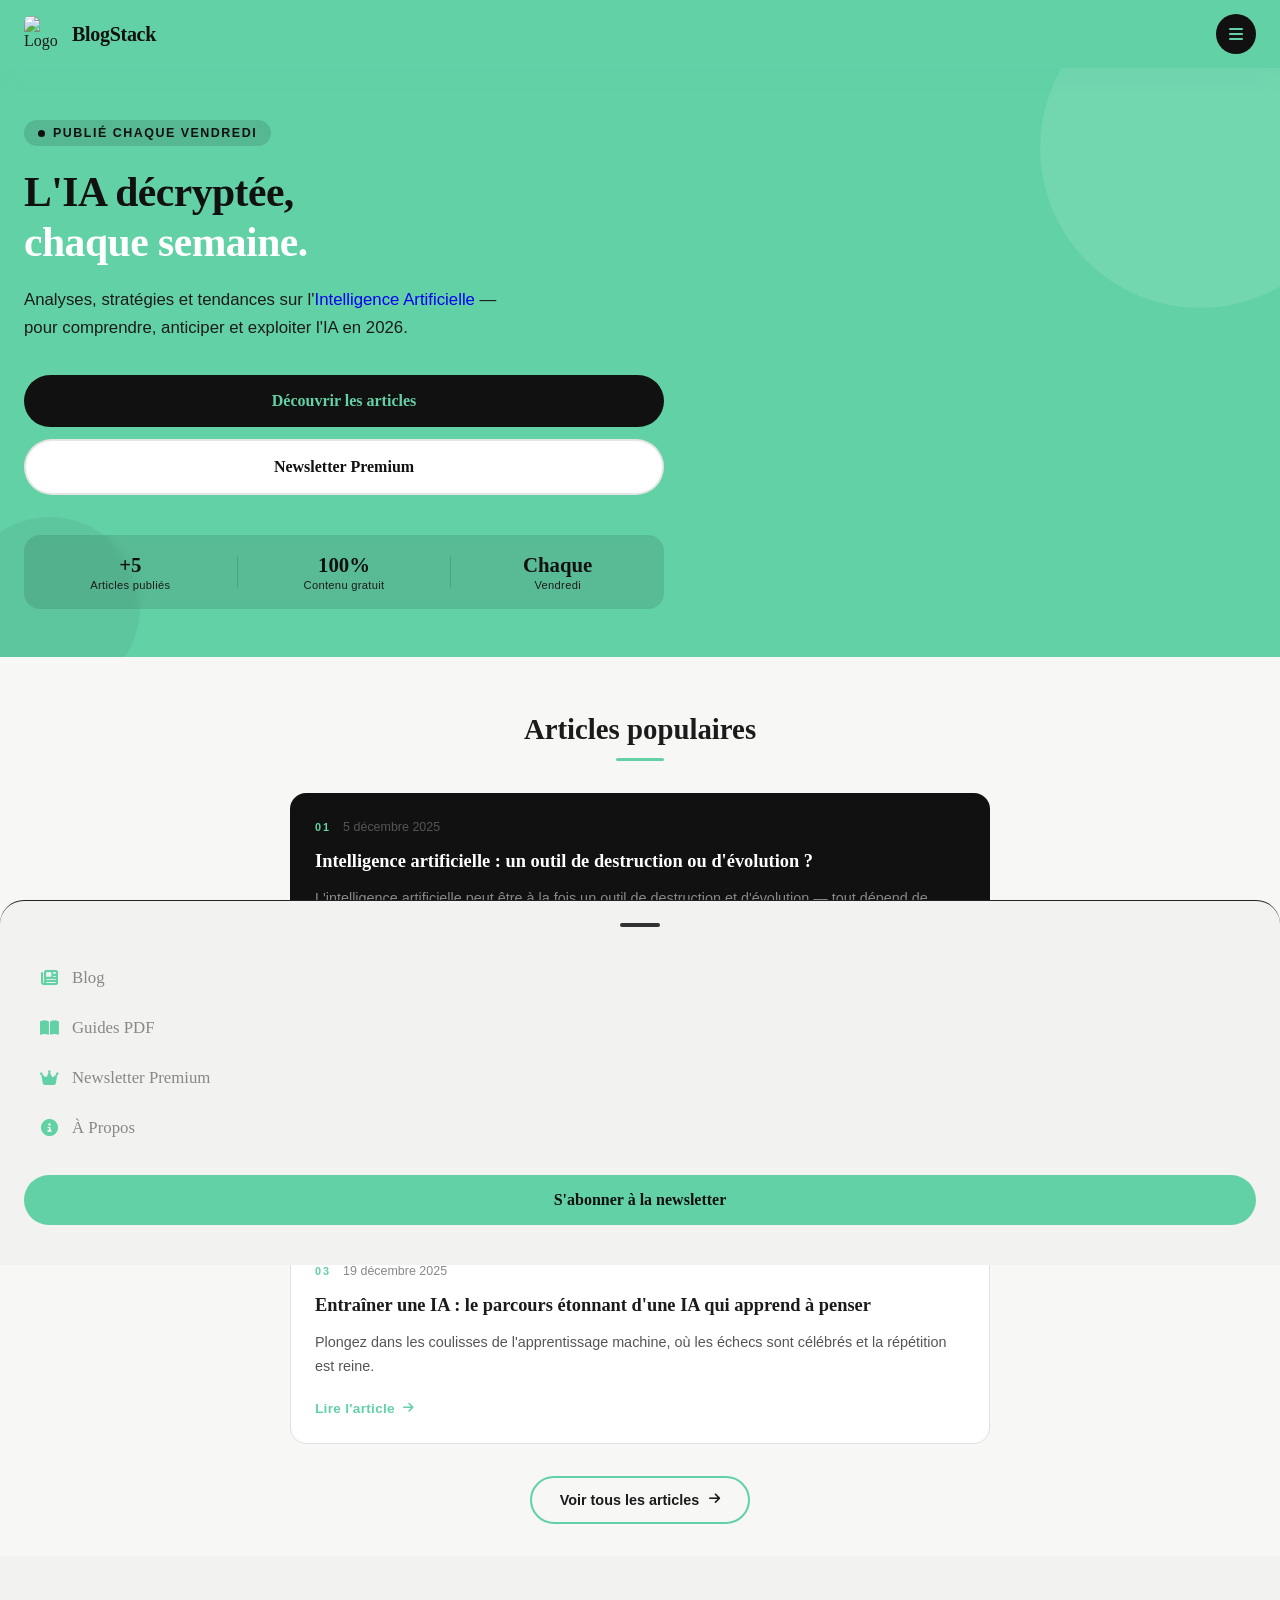
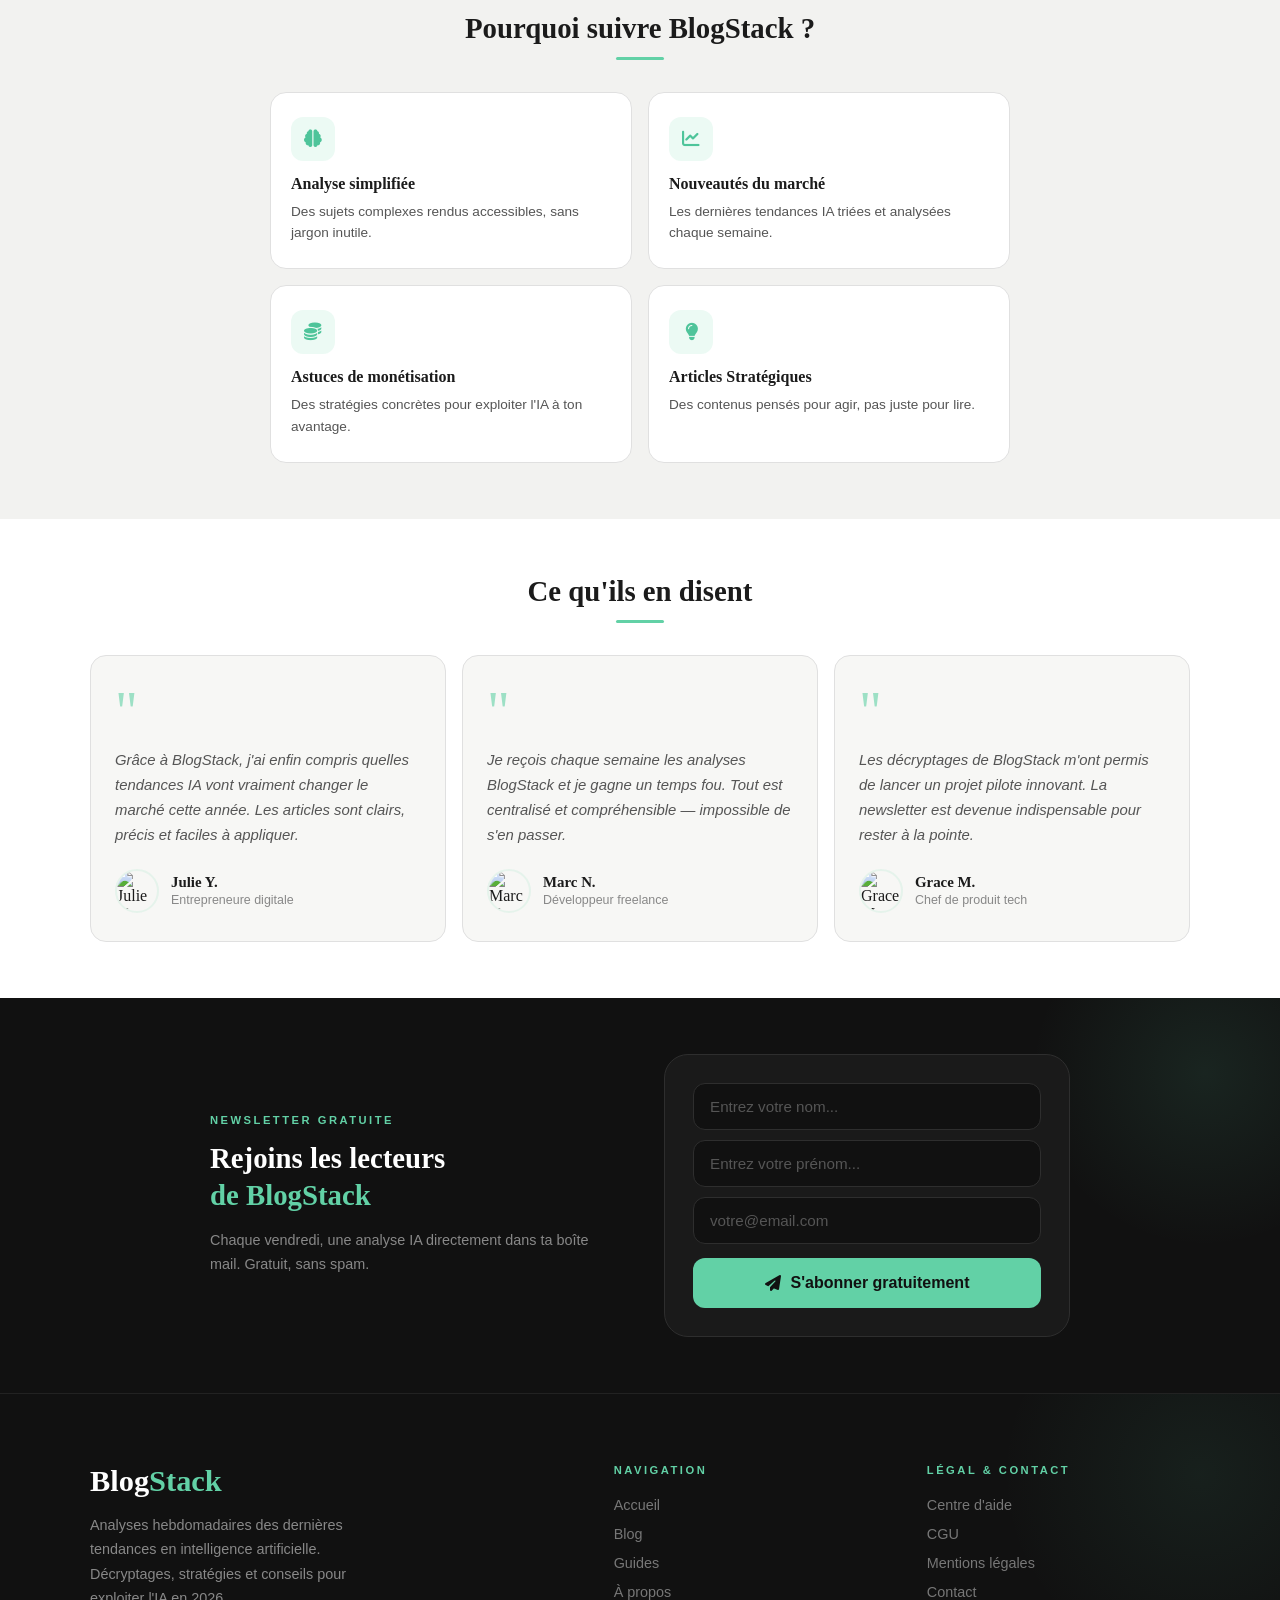
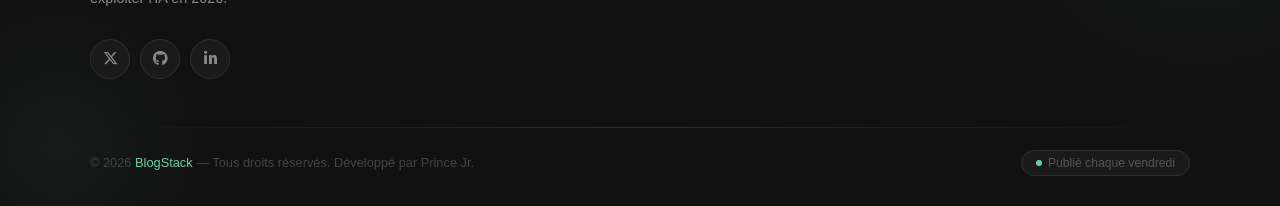
==== commit 23e0c2b1: "Add files via upload" ====
--- a/index.html
+++ b/index.html
@@ -1,448 +1,377 @@
 <!DOCTYPE html>
-<html lang="en">
+<html lang="fr">
 <head>
   <meta charset="UTF-8">
   <meta name="viewport" content="width=device-width, initial-scale=1.0">
-  <title>PJr — Portfolio</title>
-  
-  <meta name="description" content="PJr — Front-end Developer and aspiring Data Analyst based in Cameroon. Available for remote work worldwide.">
-  
-  <!-- Open Graph -->
-  <meta property="og:title" content="PJr — Portfolio">
-  <meta property="og:description" content="Front-end Developer and Aspiring Data Analyst based in Cameroon. Available for remote work worldwide.">
-  <meta property="og:image" content="assets/photo.png">
-  <meta property="og:url" content="https://mprincegame-art.github.io">
+  <title>BlogStack — Analyses IA & Tendances Intelligence Artificielle 2026</title>
+  <meta name="description" content="Chaque vendredi, BlogStack publie des analyses et décryptages sur les dernières tendances en intelligence artificielle. Stratégies, outils et conseils pour exploiter l'IA en 2026.">
+  <meta name="keywords" content="intelligence artificielle, IA, tendances IA, ChatGPT, machine learning, blog IA, newsletter IA, analyse IA 2026">
+  <meta name="author" content="Prince Jr">
+  <meta name="robots" content="index, follow">
+  <link rel="canonical" href="https://www.blogstack.fr/">
+
   <meta property="og:type" content="website">
-
-<!-- Twitter/X Card -->
+  <meta property="og:site_name" content="BlogStack">
+  <meta property="og:title" content="BlogStack — Analyses IA & Tendances Intelligence Artificielle 2026">
+  <meta property="og:description" content="Chaque vendredi, des décryptages et analyses sur les tendances IA. Stratégies et conseils pour mieux exploiter l'intelligence artificielle.">
+  <meta property="og:url" content="https://www.blogstack.fr/">
+  <meta property="og:image" content="https://www.blogstack.fr/images/og-cover.jpg">
+  <meta property="og:image:width" content="1200">
+  <meta property="og:image:height" content="630">
+  <meta property="og:locale" content="fr_FR">
+
   <meta name="twitter:card" content="summary_large_image">
-  <meta name="twitter:title" content="PJr — Portfolio">
-  <meta name="twitter:description" content="Front-end Developer and Aspiring Data Analyst based in Cameroon.">
-  <meta name="twitter:image" content="assets/photo.png">
-  
-  <link rel="stylesheet" href="style.css">
+  <meta name="twitter:site" content="@princejr_dev">
+  <meta name="twitter:creator" content="@princejr_dev">
+  <meta name="twitter:title" content="BlogStack — Analyses IA & Tendances 2026">
+  <meta name="twitter:description" content="Chaque vendredi, des décryptages et analyses sur les tendances IA. Stratégies et conseils pour mieux exploiter l'intelligence artificielle.">
+  <meta name="twitter:image" content="https://www.blogstack.fr/images/og-cover.jpg">
+
+  <script type="application/ld+json">
+  {
+    "@context": "https://schema.org",
+    "@type": "Blog",
+    "name": "BlogStack",
+    "description": "Analyses hebdomadaires des dernières tendances en intelligence artificielle.",
+    "url": "https://www.blogstack.fr",
+    "author": {
+      "@type": "Person",
+      "name": "Prince Jr",
+      "sameAs": [
+        "https://twitter.com/princejr_dev",
+        "https://github.com/Princejr",
+        "https://www.linkedin.com/in/prince-jr-982502343"
+      ]
+    },
+    "inLanguage": "fr",
+    "publisher": {
+      "@type": "Organization",
+      "name": "BlogStack",
+      "logo": {
+        "@type": "ImageObject",
+        "url": "https://www.blogstack.fr/images/favicon.png"
+      }
+    }
+  }
+  </script>
+
+  <link rel="icon" type="image/png" href="images/favicon.png">
+  <link rel="apple-touch-icon" href="images/favicon.png">
   <link rel="stylesheet" href="https://cdnjs.cloudflare.com/ajax/libs/font-awesome/6.5.0/css/all.min.css">
-  <link href="https://fonts.googleapis.com/css2?family=Space+Mono:wght@400;700&family=Syne:wght@400;600;800&display=swap" rel="stylesheet">
-  
-  <link rel="apple-touch-icon" sizes="57x57" href="assets/apple-icon-57x57.png">
-  <link rel="apple-touch-icon" sizes="60x60" href="assets/apple-icon-60x60.png">
-  <link rel="apple-touch-icon" sizes="72x72" href="assets/apple-icon-72x72.png">
-  <link rel="apple-touch-icon" sizes="76x76" href="assets/apple-icon-76x76.png">
-  <link rel="apple-touch-icon" sizes="114x114" href="assets/apple-icon-114x114.png">
-  <link rel="apple-touch-icon" sizes="120x120" href="assets/apple-icon-120x120.png">
-  <link rel="apple-touch-icon" sizes="144x144" href="assets/apple-icon-144x144.png">
-  <link rel="apple-touch-icon" sizes="152x152" href="assets/apple-icon-152x152.png">
-  <link rel="apple-touch-icon" sizes="180x180" href="assets/apple-icon-180x180.png">
-  <link rel="icon" type="image/png" sizes="192x192"  href="assets/android-icon-192x192.png">
-  <link rel="icon" type="image/png" sizes="32x32" href="assets/favicon-32x32.png">
-  <link rel="icon" type="image/png" sizes="96x96" href="assets/favicon-96x96.png">
-  <link rel="icon" type="image/png" sizes="16x16" href="assets/favicon-16x16.png">
-  <link rel="manifest" href="/manifest.json">
-  
-  <meta name="msapplication-TileColor" content="#10B981">
-  <meta name="msapplication-TileImage" content="assets/ms-icon-144x144.png">
-  <meta name="theme-color" content="#10B981">
-  
-  <link rel="sitemap" type="application/xml" href="/sitemap.xml">
+  <link rel="stylesheet" href="index.css">
 </head>
 
 <body>
-  
-  <!-- PAGE LOADER -->
-<div id="loader" class="loader">
-  <div class="loader-ring">
-    <span>PJr</span>
+
+  <!-- OVERLAY -->
+  <div id="overlay" class="bs-overlay"></div>
+
+  <!-- HEADER -->
+  <header class="bs-header">
+    <div class="bs-header__left">
+      <img class="bs-header__icon" src="images/favicon.png" alt="Logo BlogStack">
+      <a href="index.html" class="bs-header__logo">BlogStack</a>
+    </div>
+    <button id="menu-toggle" class="bs-header__menu-btn" aria-label="Ouvrir le menu">
+      <i class="fas fa-bars"></i>
+    </button>
+  </header>
+
+  <!-- MODAL MENU -->
+  <div id="modal" class="bs-modal" role="dialog" aria-label="Menu de navigation">
+    <div class="bs-modal__handle" id="handle"></div>
+    <ul class="bs-modal__nav">
+      <li><a href="blog.html"><i class="fas fa-newspaper"></i>Blog</a></li>
+      <li><a href="guide.html" onclick="alert('Vos guides PDF téléchargeables ne sont pas encore disponible pour le moment !'); return false"><i class="fas fa-book-open"></i>Guides PDF</a></li>
+      <li><a href="newsletter.html" onclick="alert('En cours de maintenance !'); return false;"><i class="fas fa-crown"></i>Newsletter Premium</a></li>
+      <li><a href="about.html"><i class="fas fa-info-circle"></i>À Propos</a></li>
+    </ul>
+    <button class="bs-modal__subscribe" onclick="window.location.href='newsletter.html'">
+      S'abonner à la newsletter
+    </button>
   </div>
-</div>
-
-<!-- PROGRESS BAR -->
-<div id="progressBar" class="progress-bar"></div>
-
-  <!-- OVERLAY -->
-  <div id="overlay" class="overlay"></div>
-
-  <!-- SCROLL TO TOP -->
-  <button id="scrollTop" class="scroll-top" aria-label="Back to top"><i class="fas fa-arrow-up"></i></button>
-
-  <!-- ===== HEADER ===== -->
-  <header class="hero-section">
-    <div class="header-inner">
+
+  <!-- HERO SECTION  -->
+  <section class="hero-section">
+    <div class="hero-section__inner">
+      <div class="hero-section__badge">
+        <span class="hero-section__badge-dot"></span>
+        Publié chaque vendredi
+      </div>
+      <h1 class="hero-section__title">
+        L'IA décryptée,<br>
+        <span>chaque semaine.</span>
+      </h1>
+      <p class="hero-section__desc">
+        Analyses, stratégies et tendances sur l'<a href="ai.html" class="blog-card__tit">Intelligence Artificielle</a> — pour comprendre, anticiper et exploiter l'IA en 2026.
+      </p>
       
-      <div class="initial"><span>PJr</span></div>
+      <div class="hero-section__actions">
+        <a href="blog.html" class="btn-primary">Découvrir les articles</a>
+        <a href="newsletter.html" class="btn-secondary" onclick="alert('En cours de maintenance !'); return false;">Newsletter Premium</a>
+      </div>
       
-      <nav>
-  <!-- Menu desktop -->
-  <ul class="desktop-nav">
-    <li><a href="#home">Home</a></li>
-    <li><a href="#about">About</a></li>
-    <li><a href="#skills">Skills</a></li>
-    <li><a href="#projects">Projects</a></li>
-    <li><a href="#contact">Contact</a></li>
-    <a href="assets/cv.pdf" download class="btn-cv">Download CV</a>
-  </ul>
-  
-  <!-- Bouton hamburger mobile -->
-  <button id="menu-toggle" class="menu-toggle" aria-label="Open menu">
-    <i class="fas fa-bars"></i>
-  </button>
-  
-  <!-- Modal mobile (inchangé) -->
-  <div id="modal" class="modal">
-    <div class="handle" id="handle"></div>
-    <p class="modal-greeting">Navigation</p>
-    <ul>
-      <li><a href="#home"><i class="fas fa-house"></i>Home</a></li>
-      <li><a href="#about"><i class="fas fa-user"></i>About</a></li>
-      <li><a href="#skills"><i class="fas fa-code"></i>Skills</a></li>
-      <li><a href="#projects"><i class="fas fa-folder-open"></i>Projects</a></li>
-      <li><a href="#contact"><i class="fas fa-envelope"></i>Contact</a></li>
-    </ul>
-    <a href="assets/cv.pdf" download class="submit-btn2">
-      <i class="fas fa-file-arrow-down"></i> Download CV
-    </a>
-  </div>
-</nav>
-      
-    </div>
-  </header>
-
-  <!-- ===== HERO ===== -->
-  <section class="hero-content" id="home">
-    <div class="hero-text">
-      
-      <p class="hero-label">Hello, I'm</p>
-      
-      <h1 class="hero-name">Prince Jr</h1>
-      
-      <h2 class="hero-title">Front-end Dev <span class="divider">|</span> Data Analyst</h2>
-     
-      <p class="hero-sub">Turning ideas into interfaces & data into decisions.</p>
-      
-      <div class="hero-cta">
-        <a href="#projects" class="btn-primary">View My Work</a>
-        <a href="#contact" class="btn-secondary">Contact Me</a>
-      </div>
-    </div>
+      <div class="hero-section__stats">
+        <div class="hero-stat">
+          <span class="hero-stat__num">+5</span>
+          <span class="hero-stat__label">Articles publiés</span>
+        </div>
+        <div class="hero-stat__divider"></div>
+        <div class="hero-stat">
+          <span class="hero-stat__num">100%</span>
+          <span class="hero-stat__label">Contenu gratuit</span>
+        </div>
+        <div class="hero-stat__divider"></div>
+        <div class="hero-stat">
+          <span class="hero-stat__num">Chaque</span>
+          <span class="hero-stat__label">Vendredi</span>
+        </div>
+      </div>
+    </div>
+  </section>
+
+  <!-- ARTICLES POPULAIRES -->
+  <main>
+    <div class="section-header">
+      <h2 class="section-title">Articles populaires</h2>
+    </div>
+
+    <div class="articles-grid">
+
+      <article class="blog-card blog-card--featured">
+        <div class="blog-card__meta">
+          <span class="blog-card__num">01</span>
+          <span class="blog-card__date">5 décembre 2025</span>
+        </div>
+        <h2 class="blog-card__title">
+          <a href="article-1.html">Intelligence artificielle : un outil de destruction ou d'évolution ?</a>
+        </h2>
+        <p class="blog-card__excerpt">L'intelligence artificielle peut être à la fois un outil de destruction et d'évolution — tout dépend de comment l'humain choisit de s'en emparer.</p>
+        <a href="article-1.html" class="blog-card__link">
+          Lire l'article <i class="fas fa-arrow-right"></i>
+        </a>
+      </article>
+
+      <article class="blog-card">
+        <div class="blog-card__meta">
+          <span class="blog-card__num">02</span>
+          <span class="blog-card__date">9 janvier 2026</span>
+        </div>
+        <h2 class="blog-card__title">
+          <a href="article-2.html">Comment l'intelligence artificielle orchestre votre quotidien ?</a>
+        </h2>
+        <p class="blog-card__excerpt">L'IA apprend de vous, s'adapte à vos habitudes et facilite votre vie. Comment cette révolution silencieuse a-t-elle infiltré nos routines ?</p>
+        <a href="article-2.html" class="blog-card__link">
+          Lire l'article <i class="fas fa-arrow-right"></i>
+        </a>
+      </article>
+
+      <article class="blog-card">
+        <div class="blog-card__meta">
+          <span class="blog-card__num">03</span>
+          <span class="blog-card__date">19 décembre 2025</span>
+        </div>
+        <h2 class="blog-card__title">
+          <a href="article-3.html">Entraîner une IA : le parcours étonnant d'une IA qui apprend à penser</a>
+        </h2>
+        <p class="blog-card__excerpt">Plongez dans les coulisses de l'apprentissage machine, où les échecs sont célébrés et la répétition est reine.</p>
+        <a href="article-3.html" class="blog-card__link">
+          Lire l'article <i class="fas fa-arrow-right"></i>
+        </a>
+      </article>
+
+    </div>
+
+    <div class="articles-cta">
+      <a href="blog.html" class="btn-outline">
+        Voir tous les articles <i class="fas fa-arrow-right"></i>
+      </a>
+    </div>
+  </main>
+
+  <!-- POURQUOI BLOGSTACK -->
+  <section class="benef-section">
+    <h2 class="section-title">Pourquoi suivre BlogStack ?</h2>
+    <div class="benef-grid">
+      <div class="benef-item">
+        <div class="benef-item__icon"><i class="fas fa-brain"></i></div>
+        <h3 class="benef-item__title">Analyse simplifiée</h3>
+        <p class="benef-item__desc">Des sujets complexes rendus accessibles, sans jargon inutile.</p>
+      </div>
+      <div class="benef-item">
+        <div class="benef-item__icon"><i class="fas fa-chart-line"></i></div>
+        <h3 class="benef-item__title">Nouveautés du marché</h3>
+        <p class="benef-item__desc">Les dernières tendances IA triées et analysées chaque semaine.</p>
+      </div>
+      <div class="benef-item">
+        <div class="benef-item__icon"><i class="fas fa-coins"></i></div>
+        <h3 class="benef-item__title">Astuces de monétisation</h3>
+        <p class="benef-item__desc">Des stratégies concrètes pour exploiter l'IA à ton avantage.</p>
+      </div>
+      <div class="benef-item">
+        <div class="benef-item__icon"><i class="fas fa-lightbulb"></i></div>
+        <h3 class="benef-item__title">Articles Stratégiques</h3>
+        <p class="benef-item__desc">Des contenus pensés pour agir, pas juste pour lire.</p>
+      </div>
+    </div>
+  </section>
+
+  <!-- TÉMOIGNAGES -->
+  <section class="testimonials" aria-label="Témoignages de lecteurs">
+    <h2 class="section-title">Ce qu'ils en disent</h2>
     
-    <div class="hero-badge">
-      <div class="badge-ring">
-        <img src="assets/photo.png" alt="Profile photo" class="profile-photo">
-      </div>
+    <div class="testimonials-grid">
+
+      <div class="testimonial-card">
+        <div class="testimonial-card__quote">"</div>
+        <p class="testimonial-texte">Grâce à BlogStack, j'ai enfin compris quelles tendances IA vont vraiment changer le marché cette année. Les articles sont clairs, précis et faciles à appliquer.</p>
+        <div class="testimonial-auteur">
+          <img src="images/profile-pic.png" alt="Julie Y. — Entrepreneure digitale" class="auteur-photo">
+          <div class="auteur-info">
+            <h4>Julie Y.</h4>
+            <div class="auteur-note">Entrepreneure digitale</div>
+          </div>
+        </div>
+      </div>
+
+      <div class="testimonial-card">
+        <div class="testimonial-card__quote">"</div>
+        <p class="testimonial-texte">Je reçois chaque semaine les analyses BlogStack et je gagne un temps fou. Tout est centralisé et compréhensible — impossible de s'en passer.</p>
+        <div class="testimonial-auteur">
+          <img src="images/profile-pic2.png" alt="Marc N. — Développeur freelance" class="auteur-photo">
+          <div class="auteur-info">
+            <h4>Marc N.</h4>
+            <div class="auteur-note">Développeur freelance</div>
+          </div>
+        </div>
+      </div>
+
+      <div class="testimonial-card">
+        <div class="testimonial-card__quote">"</div>
+        <p class="testimonial-texte">Les décryptages de BlogStack m'ont permis de lancer un projet pilote innovant. La newsletter est devenue indispensable pour rester à la pointe.</p>
+        <div class="testimonial-auteur">
+          <img src="images/profile-pic3.png" alt="Grace M. — Chef de produit tech" class="auteur-photo">
+          <div class="auteur-info">
+            <h4>Grace M.</h4>
+            <div class="auteur-note">Chef de produit tech</div>
+          </div>
+        </div>
+      </div>
+
     </div>
   </section>
 
-  <!-- ===== ABOUT ===== -->
-  <section id="about" class="section about-section">
-    
-    <div class="section-inner">
-      <div class="section-tag">01 — About Me</div>
-      
-      <h2 class="section-title">Who I Am</h2>
-      <div class="about-grid">
-        <div class="about-text">
-          <p>I'm a <strong>Front-end Developer</strong> based in Cameroon, with solid skills in HTML5, CSS3 and JavaScript Vanilla. I'm currently transitioning into <strong>Data Analytics</strong>, building expertise in SQL, Python, Power BI and Excel.</p>
-          <p>My goal is to combine my passion for clean interfaces with the power of data — helping businesses make smarter decisions through both great design and meaningful insights.</p>
-          <p>I'm on a mission to work with international companies, master English, and bring my skills to the global stage.</p>
-          
-          <div class="about-info">
-            <div class="info-item">
-              <i class="fas fa-map-marker-alt"></i>
-              <span>Cameroon</span>
-            </div>
+  <!-- NEWSLETTER -->
+  <section class="form-section" aria-label="Inscription à la newsletter">
+    <div class="form-container">
+      <div class="form-container__left">
+        <p class="form-container__label">Newsletter gratuite</p>
+        <h2 class="form-container__title">Rejoins les lecteurs<br><span>de BlogStack</span></h2>
+        <p class="form-container__desc">Chaque vendredi, une analyse IA directement dans ta boîte mail. Gratuit, sans spam.</p>
+      </div>
+      <div class="form-container__right">
+        <form id="contactForm" onsubmit="return handleSubmit(event)">
+          <div class="form-group">
+            <input type="text" placeholder="Entrez votre nom..." name="nom" autocomplete="family-name" required aria-label="Nom">
             
-            <div class="info-item">
-              <i class="fas fa-briefcase"></i>
-              <span>Open to Remote Work</span>
-            </div>
+            <input type="text" placeholder="Entrez votre prénom..." name="prenom" autocomplete="given-name" required aria-label="Prénom">
             
-            <div class="info-item">
-              <i class="fas fa-language"></i>
-              <span>French & English</span>
-            </div>
+            <input type="email" placeholder="votre@email.com" autocomplete="email" required aria-label="Adresse email">
           </div>
-        </div>
-        
-        <div class="about-stats">
-          <div class="stat-card">
-            <span class="stat-number">2+</span>
-            <span class="stat-label">Years in Web Dev</span>
-          </div>
-          
-          <div class="stat-card">
-            <span class="stat-number">10+</span>
-            <span class="stat-label">Projects Built</span>
-          </div>
-          
-          <div class="stat-card">
-            <span class="stat-number">4</span>
-            <span class="stat-label">Data Skills Learning</span>
-          </div>
-          
-          <div class="stat-card accent">
-            <span class="stat-number">∞</span>
-            <span class="stat-label">Ambition Level</span>
-          </div>
-        </div>
+          <button type="submit" class="submit-btn">
+            <i class="fas fa-paper-plane"></i> S'abonner gratuitement
+          </button>
+          <div id="formMessage" class="form-message" role="alert"></div>
+        </form>
       </div>
     </div>
   </section>
 
-  <!-- ===== SKILLS ===== -->
-  <section id="skills" class="section skills-section">
-    <div class="section-inner">
-      <div class="section-tag">02 — Skills</div>
-      <h2 class="section-title">What I Do</h2>
-
-      <div class="skills-grid">
-       
-        <!-- FRONT-END -->
-        <div class="skill-category">
-          <div class="skill-cat-header">
-            <i class="fas fa-laptop-code"></i>
-            <h3>Front-end Development</h3>
-          </div>
-          
-          <div class="skill-tags">
-            <span class="tag solid">HTML5</span>
-            <span class="tag solid">CSS3</span>
-            <span class="tag solid">JavaScript</span>
-            
-            <span class="tag outline">React <span class="soon">soon</span></span>
-          </div>
-        </div>
-
-        <!-- DATA -->
-        <div class="skill-category">
-          <div class="skill-cat-header">
-            <i class="fas fa-chart-bar"></i>
-            <h3>Data Analytics</h3>
-          </div>
-          
-          <div class="skill-tags">
-            <span class="tag learning">SQL <span class="badge">learning</span></span>
-            <span class="tag learning">Python <span class="badge">learning</span></span>
-            <span class="tag learning">Power BI <span class="badge">learning</span></span>
-            <span class="tag learning">Excel <span class="badge">learning</span></span>
-          </div>
-        </div>
-
-        <!-- CLOUD -->
-        <div class="skill-category">
-          <div class="skill-cat-header">
-            <i class="fas fa-cloud"></i>
-            <h3>Cloud & Tools</h3>
-          </div>
-          <div class="skill-tags">
-            <span class="tag outline">AWS <span class="soon">soon</span></span>
-            <span class="tag outline">Azure <span class="soon">soon</span></span>
-            <span class="tag solid">Git & GitHub</span>
-            <span class="tag solid">VS Code</span>
-          </div>
-        </div>
-
-        <!-- SOFT SKILLS -->
-        <div class="skill-category">
-          <div class="skill-cat-header">
-            <i class="fas fa-brain"></i>
-            <h3>Soft Skills</h3>
-          </div>
-          <div class="skill-tags">
-            <span class="tag solid">Analytical Thinking</span>
-            <span class="tag solid">Problem Solving</span>
-            <span class="tag solid">Fast Learner</span>
-            <span class="tag solid">Remote Ready</span>
-          </div>
-        </div>
-      </div>
-    </div>
-  </section>
-
-  <!-- ===== PROJECTS ===== -->
-  <section id="projects" class="section projects-section">
-    <div class="section-inner">
-      
-      <div class="section-tag">03 — Projects</div>
-      
-      <h2 class="section-title">My Work</h2>
-      
-      <p class="section-sub">Projects I've built and analyses I've done. More coming soon as I grow my data skills.</p>
-      
-      <div class="projects-grid">
-        
-        <!-- PROJECT #1 -->
-        <div class="project-card">
-          <div class="project-img web"><i class="fas fa-globe"></i></div>
-          
-          <div class="project-body">
-            
-            <div class="project-tags">
-              <span>HTML</span><span>CSS</span><span>JavaScript</span>
-            </div>
-            
-            <h3>Personal Portfolio</h3>
-            
-            <p>A responsive, mobile-first portfolio showcasing my front-end skills. Dark mode design with smooth animations and a bottom-sheet navigation.</p>
-            
-            <div class="project-links">
-              <a href="https://github.com/mprincegame-art" class="link-btn"><i class="fab fa-github"></i> GitHub</a>
-              
-              <a href="#" class="link-btn primary"><i class="fas fa-external-link-alt"></i> Live Demo</a>
-            </div>
-          </div>
-        </div>
-        
-        <!-- PROJECT #2 -->
-        <div class="project-card">
-          <div class="project-img data"><i class="fas fa-chart-line"></i></div>
-          
-          <div class="project-body">
-            <div class="project-tags">
-              <span>SQL</span><span>Excel</span><span>Power BI</span>
-            </div>
-            
-            <h3>Sales Data Analysis</h3>
-            
-            <p>Analysis of a retail company's sales data — identifying trends, top-performing regions, and recommending strategies using SQL queries and Power BI dashboards.</p>
-            
-            <div class="project-links">
-              <a href="https://github.com/mprincegame-art" class="link-btn"><i class="fab fa-github"></i> GitHub</a>
-              <a href="#" class="link-btn primary"><i class="fas fa-chart-bar"></i> View Dashboard</a>
-            </div>
-          </div>
-        </div>
-        
-        <!-- PROJECT #3 -->
-        <div class="project-card">
-          <div class="project-img python"><i class="fab fa-python"></i></div>
-          
-          <div class="project-body">
-            <div class="project-tags">
-              <span>Python</span><span>Pandas</span><span>Matplotlib</span>
-            </div>
-            
-            <h3>Customer Churn Analysis</h3>
-            
-            <p>Used Python and Pandas to identify customers at risk of leaving a telecom company — cleaning data, visualizing patterns, and providing actionable insights.</p>
-            
-            <div class="project-links">
-              <a href="https://github.com/mprincegame-art" class="link-btn"><i class="fab fa-github"></i> GitHub</a>
-              <a href="#" class="link-btn primary"><i class="fas fa-file-alt"></i> View Report</a>
-            </div>
-          </div>
-        </div>
-        
-        <!-- OTHER PROJECTS BUTTON -->
-         <div class="other-projects">
-          <a href="projects.html" class="btn-secondary">
-          <i class="fas fa-folder-open"></i> View All Projects
+  <!-- FOOTER -->
+  <footer class="bs-footer">
+    <div class="bs-footer__grid">
+
+      <div>
+        <div class="bs-footer__brand-name">Blog<span>Stack</span></div>
+        <p class="bs-footer__brand-desc">Analyses hebdomadaires des dernières tendances en intelligence artificielle. Décryptages, stratégies et conseils pour exploiter l'IA en 2026.</p>
+        <div class="bs-footer__socials">
+          <a href="https://twitter.com/princejr_dev" target="_blank" rel="noopener noreferrer" class="bs-footer__social-btn" aria-label="Twitter">
+            <i class="fab fa-x-twitter"></i>
           </a>
-         </div>
-
-      </div>
-    </div>
-  </section>
-
-
-  <!-- ===== CONTACT ===== -->
-  <section id="contact" class="section contact-section">
-    <div class="section-inner">
-      <div class="section-tag">04 — Contact</div>
-      <h2 class="section-title">Let's Connect</h2>
-      <p class="section-sub">Open to remote opportunities, freelance projects, and collaborations worldwide.</p>
-
-      <div class="contact-grid">
-        <div class="contact-info">
-          
-          <!-- SEND EMAIL -->
-          <a href="mailto:juniorpro2098@gmail.com" class="contact-card">
-            <div class="contact-icon"><i class="fas fa-envelope"></i></div>
-            <div>
-              <p class="contact-label">Email</p>
-              <p class="contact-value">Send me an E-mail</p>
-            </div>
+          <a href="https://github.com/mprincegame-art" target="_blank" rel="noopener noreferrer" class="bs-footer__social-btn" aria-label="GitHub">
+            <i class="fab fa-github"></i>
           </a>
-          
-          <!-- LINKEDIN -->
-          <a href="https://www.linkedin.com/in/prince-jr" target="_blank" class="contact-card">
-            <div class="contact-icon"><i class="fab fa-linkedin"></i></div>
-            <div>
-              <p class="contact-label">LinkedIn</p>
-              <p class="contact-value">Visit my linkedin profile</p>
-            </div>
+          <a href="https://www.linkedin.com/in/prince-jr-982502343" target="_blank" rel="noopener noreferrer" class="bs-footer__social-btn" aria-label="LinkedIn">
+            <i class="fab fa-linkedin-in"></i>
           </a>
-          
-          <!-- X (TWITTER) -->
-          <a href="https://x.com/princejr_dev" target="_blank" class="contact-card">
-            <div class="contact-icon"><i class="fab fa-x-twitter"></i></div>
-            <div>
-              <p class="contact-label">𝕏 (Twitter)</p>
-              <p class="contact-value">DM me on 𝕏</p>
-            </div>
-          </a>
-          
-          <!-- GITHUB -->
-          <a href="https://github.com/mprincegame-art" target="_blank" class="contact-card">
-            <div class="contact-icon"><i class="fab fa-github"></i></div>
-            <div>
-              <p class="contact-label">GitHub</p>
-              <p class="contact-value">My GitHub account</p>
-            </div>
-          </a>
-          
-          <!-- AVAILABILITY -->
-          <div class="availability-card">
-           <div class="contact-icon"><i class="fas fa-clock"></i></div>
-           
-        <div>
-          <p class="contact-label">Availability</p>
-          <p class="contact-value">Mon – Fri : 9AM – 5PM</p>
-          <p class="contact-value">Sat : 8AM – 12AM</p>
-        </div>
-      </div>
-    </div>
-    
-    <div class="response-time">
-      <i class="fas fa-clock"></i>
-      <p>I typically respond within <span>24 hours</span></p>
-    </div>
-
-<!-- CONTACT FORM -->
-        <form class="contact-form" id="contactForm">
-          <div class="form-group">
-            <label for="name">Your Name</label>
-            <input type="text" id="name" placeholder="Jones Baldwin" required>
-          </div>
-          
-          <div class="form-group">
-            <label for="email">Your Email</label>
-            <input type="email" id="email" placeholder="jones@example.com" required>
-          </div>
-          
-          <div class="form-group">
-            <label for="message">Message</label>
-            <textarea id="message" rows="5" placeholder="Tell me about your project..." required></textarea>
-          </div>
-          
-          <button type="submit" class="btn-primary full-width">
-            <i class="fas fa-paper-plane"></i> Send Message
-          </button>
-        </form>
-        
-      </div>
-    </div>
-  </section>
-
-  <!-- ===== FOOTER ===== -->
-  <footer class="footer">
-    <div class="footer-inner">
-      <p class="footer-logo">PJr</p>
-      
-      <p class="footer-text">Built using HTML, CSS & JavaScript</p>
-      
-      <p class="footer-copy">&copy; 2026 PJr — All rights reserved.</p>
+        </div>
+      </div>
+
+      <div>
+        <p class="bs-footer__col-title">Navigation</p>
+        <ul class="bs-footer__links">
+          <li><a href="index.html">Accueil</a></li>
+          <li><a href="blog.html">Blog</a></li>
+          <li><a href="guide.html" onclick="alert('Vos guides PDF téléchargeables ne sont pas encore disponible pour le moment !'); return false;">Guides</a></li>
+          <li><a href="about.html">À propos</a></li>
+        </ul>
+      </div>
+
+      <div>
+        <p class="bs-footer__col-title">Légal & Contact</p>
+        <ul class="bs-footer__links">
+          <li><a href="help.html">Centre d'aide</a></li>
+          <li><a href="#">CGU</a></li>
+          <li><a href="#">Mentions légales</a></li>
+          <li><a href="mailto:mprincegame@gmail.com">Contact</a></li>
+        </ul>
+      </div>
+
+    </div>
+
+    <div class="bs-footer__divider"></div>
+
+    <div class="bs-footer__bottom">
+      <p class="bs-footer__copy">&copy; 2026 <span>BlogStack</span> — Tous droits réservés. Développé par Prince Jr.</p>
+      <div class="bs-footer__badge">Publié chaque vendredi</div>
     </div>
   </footer>
 
+  <!-- SCRIPTS -->
   <script src="script.js"></script>
+  <script>
+    const modal   = document.getElementById("modal");
+    const overlay = document.getElementById("overlay");
+    const toggle  = document.getElementById("menu-toggle");
+
+    function openModal() {
+      modal.classList.add("active");
+      overlay.classList.add("active");
+      document.body.style.overflow = "hidden";
+    }
+
+    function closeModal() {
+      modal.classList.remove("active");
+      overlay.classList.remove("active");
+      modal.style.transform = "";
+      document.body.style.overflow = "";
+    }
+
+    toggle.addEventListener("click", openModal);
+    overlay.addEventListener("click", closeModal);
+
+    let startY = 0, currentY = 0;
+    modal.addEventListener("touchstart", e => { startY = e.touches[0].clientY; });
+    modal.addEventListener("touchmove", e => {
+      currentY = e.touches[0].clientY;
+      const diff = currentY - startY;
+      if (diff > 0) modal.style.transform = `translateY(${diff}px)`;
+    });
+    modal.addEventListener("touchend", () => {
+      if (currentY - startY > 120) closeModal();
+      else modal.style.transform = "";
+    });
+  </script>
+
 </body>
 </html>
--- a/index.css
+++ b/index.css
@@ -0,0 +1,1128 @@
+:root {
+  /* Couleurs principales */
+  --color-green:           #62d1a6;
+  --color-green-dark:      #4ec49a;
+  --color-green-light:     rgba(98, 209, 166, 0.12);
+  --color-green-glow:      rgba(98, 209, 166, 0.3);
+  --color-green-glow-lg:   rgba(98, 209, 166, 0.15);
+
+  /* Couleurs sombres */
+  --color-dark:            #111111;
+  --color-dark-2:          #1a1a1a;
+  --color-dark-3:          #1b1b1b;
+  --color-dark-4:          #1e1e1e;
+  --color-border-dark:     #222222;
+  --color-border-dark-2:   #2e2e2e;
+  --color-border-dark-3:   #333333;
+
+  /* Couleurs neutres */
+  --color-white:           #ffffff;
+  --color-bg:              #f7f7f5;
+  --color-bg-section:      #f2f2f0;
+  --color-grey-light:      #e0e0e0;
+  --color-grey:            #bdc3c7;
+  --color-grey-2:          #cccccc;
+  --color-grey-text:       #444444;
+  --color-grey-muted:      #555555;
+  --color-grey-soft:       #666666;
+  --color-grey-icon:       #777777;
+  --color-grey-faded:      #888888;
+
+  /* Couleurs de texte */
+  --color-text:            #1b1b1b;
+  --color-text-light:      #333333;
+
+  /* Feedback */
+  --color-success-bg:      #d4edda;
+  --color-success-text:    #155724;
+  --color-success-border:  #c3e6cb;
+  --color-error-bg:        #f8d7da;
+  --color-error-text:      #721c24;
+  --color-error-border:    #f5c6cb;
+
+  /* Typographie */
+  --font-serif:            'Georgia', serif;
+  --font-sans:             sans-serif;
+
+  /* Rayons */
+  --radius-sm:    6px;
+  --radius-md:    12px;
+  --radius-lg:    16px;
+  --radius-xl:    24px;
+  --radius-pill:  50px;
+  --radius-round: 50%;
+
+  /* Espacements */
+  --space-xs:   4px;
+  --space-sm:   8px;
+  --space-md:   16px;
+  --space-lg:   24px;
+  --space-xl:   40px;
+  --space-2xl:  64px;
+
+  /* Ombres */
+  --shadow-card:   0 4px 20px rgba(0, 0, 0, 0.07);
+  --shadow-card-hover: 0 12px 40px rgba(0, 0, 0, 0.12);
+  --shadow-green:  0 0 12px rgba(98, 209, 166, 1);
+  --shadow-btn:    0 8px 24px rgba(98, 209, 166, 0.35);
+  --shadow-social: 0 8px 20px rgba(98, 209, 166, 0.3);
+
+  /* Transitions */
+  --transition-fast:  0.2s ease;
+  --transition-base:  0.3s ease;
+  --transition-modal: 0.3s cubic-bezier(0.32, 0.72, 0, 1);
+}
+
+
+/* ============================================
+   RESET
+============================================ */
+* {
+  margin: 0;
+  padding: 0;
+  box-sizing: border-box;
+}
+
+
+/* ============================================
+   BASE
+============================================ */
+body {
+  background: var(--color-bg);
+  font-family: var(--font-serif);
+  color: var(--color-text);
+}
+
+img {
+  max-width: 100%;
+  display: block;
+}
+
+a {
+  text-decoration: none;
+}
+
+
+/* ============================================
+   HEADER
+============================================ */
+.bs-header {
+  position: sticky;
+  top: 0;
+  z-index: 999;
+  background: var(--color-green);
+  padding: 0 24px;
+  height: 68px;
+  display: flex;
+  align-items: center;
+  justify-content: space-between;
+  box-shadow: 0 2px 20px rgba(98, 209, 166, 0.3);
+}
+
+.bs-header__left {
+  display: flex;
+  align-items: center;
+  gap: 12px;
+}
+
+.bs-header__icon {
+  width: 36px;
+  height: 36px;
+  border-radius: var(--radius-sm);
+  object-fit: contain;
+}
+
+.bs-header__logo {
+  font-family: var(--font-serif);
+  font-size: 1.25rem;
+  font-weight: bold;
+  color: var(--color-dark);
+  letter-spacing: -0.3px;
+}
+
+.bs-header__menu-btn {
+  background: var(--color-dark);
+  border: none;
+  color: var(--color-green);
+  width: 40px;
+  height: 40px;
+  border-radius: var(--radius-round);
+  display: flex;
+  align-items: center;
+  justify-content: center;
+  cursor: pointer;
+  font-size: 1rem;
+  transition: all var(--transition-fast);
+  -webkit-tap-highlight-color: transparent;
+}
+
+.bs-header__menu-btn:hover {
+  background: var(--color-white);
+  color: var(--color-dark);
+}
+
+
+/* ============================================
+   OVERLAY
+============================================ */
+.bs-overlay {
+  position: fixed;
+  inset: 0;
+  background: rgba(0, 0, 0, 0.6);
+  opacity: 0;
+  pointer-events: none;
+  transition: opacity 0.25s;
+  z-index: 1000;
+  backdrop-filter: blur(3px);
+}
+
+.bs-overlay.active {
+  opacity: 1;
+  pointer-events: auto;
+}
+
+
+/* ============================================
+   MODAL MENU
+============================================ */
+.bs-modal {
+  position: fixed;
+  left: 0; right: 0; bottom: 0;
+  background: var(--color-bg-section);
+  border-radius: 24px 24px 0 0;
+  transform: translateY(100%);
+  transition: transform var(--transition-modal);
+  padding: 12px 24px 40px;
+  z-index: 1001;
+  border-top: 1px solid var(--color-border-dark);
+}
+
+.bs-modal.active {
+  transform: translateY(0);
+}
+
+.bs-modal__handle {
+  width: 40px;
+  height: 4px;
+  background: var(--color-border-dark-3);
+  border-radius: 10px;
+  margin: 10px auto 28px;
+}
+
+.bs-modal__nav {
+  list-style: none;
+  display: flex;
+  flex-direction: column;
+  gap: var(--space-xs);
+  margin-bottom: 24px;
+}
+
+.bs-modal__nav li a {
+  display: flex;
+  align-items: center;
+  gap: 14px;
+  color: var(--color-grey-faded);
+  font-size: 1.05rem;
+  padding: 13px 16px;
+  border-radius: var(--radius-md);
+  transition: all var(--transition-fast);
+  font-family: var(--font-serif);
+}
+
+.bs-modal__nav li a i {
+  color: var(--color-green);
+  width: 18px;
+  text-align: center;
+}
+
+.bs-modal__nav li a:hover {
+  background: var(--color-dark-2);
+  color: var(--color-white);
+}
+
+.bs-modal__subscribe {
+  display: block;
+  width: 100%;
+  padding: 16px;
+  background: var(--color-green);
+  color: var(--color-dark);
+  border: none;
+  border-radius: var(--radius-pill);
+  font-size: 1rem;
+  font-weight: bold;
+  cursor: pointer;
+  transition: all var(--transition-base);
+  font-family: var(--font-serif);
+  -webkit-tap-highlight-color: transparent;
+}
+
+.bs-modal__subscribe:hover {
+  background: var(--color-green-dark);
+  transform: translateY(-2px);
+  box-shadow: var(--shadow-btn);
+}
+
+
+/* ============================================
+   HERO SECTION
+============================================ */
+.hero-section {
+  background: var(--color-green);
+  padding: 52px 24px 48px;
+  position: relative;
+  overflow: hidden;
+}
+
+/* Cercle décoratif en fond */
+.hero-section::before {
+  content: '';
+  position: absolute;
+  top: -80px;
+  right: -80px;
+  width: 320px;
+  height: 320px;
+  border-radius: var(--radius-round);
+  background: rgba(255,255,255,0.1);
+  pointer-events: none;
+}
+
+.hero-section::after {
+  content: '';
+  position: absolute;
+  bottom: -40px;
+  left: -40px;
+  width: 180px;
+  height: 180px;
+  border-radius: var(--radius-round);
+  background: rgba(0,0,0,0.05);
+  pointer-events: none;
+}
+
+.hero-section__inner {
+  position: relative;
+  z-index: 1;
+  max-width: 640px;
+}
+
+/* Badge "Publié chaque vendredi" */
+.hero-section__badge {
+  display: inline-flex;
+  align-items: center;
+  gap: 8px;
+  background: rgba(0,0,0,0.12);
+  color: var(--color-dark);
+  font-size: 0.78rem;
+  font-weight: 700;
+  letter-spacing: 1.5px;
+  text-transform: uppercase;
+  padding: 6px 14px;
+  border-radius: var(--radius-pill);
+  margin-bottom: 22px;
+  font-family: var(--font-sans);
+}
+
+.hero-section__badge-dot {
+  width: 7px;
+  height: 7px;
+  border-radius: var(--radius-round);
+  background: var(--color-dark);
+  animation: pulse 2s infinite;
+}
+
+/* Titre principal */
+.hero-section__title {
+  font-family: var(--font-serif);
+  font-size: 2.6rem;
+  font-weight: bold;
+  color: var(--color-dark);
+  line-height: 1.2;
+  margin-bottom: 18px;
+  letter-spacing: -0.5px;
+}
+
+.hero-section__title span {
+  color: var(--color-white);
+}
+
+/* Description */
+.hero-section__desc {
+  font-size: 1.05rem;
+  color: var(--color-dark-3);
+  line-height: 1.7;
+  margin-bottom: 32px;
+  font-family: var(--font-sans);
+  max-width: 480px;
+}
+
+/* Boutons CTA */
+.hero-section__actions {
+  display: flex;
+  flex-direction: column;
+  gap: 12px;
+  margin-bottom: 40px;
+}
+
+.btn-primary {
+  display: block;
+  text-align: center;
+  background: var(--color-dark);
+  color: var(--color-green);
+  padding: 17px 24px;
+  border-radius: var(--radius-pill);
+  font-size: 1rem;
+  font-weight: bold;
+  font-family: var(--font-serif);
+  transition: all var(--transition-base);
+  -webkit-tap-highlight-color: transparent;
+}
+
+.btn-primary:hover {
+  background: var(--color-dark-4);
+  transform: translateY(-2px);
+  box-shadow: 0 8px 24px rgba(0,0,0,0.25);
+}
+
+.btn-secondary {
+  display: block;
+  text-align: center;
+  background: var(--color-white);
+  color: var(--color-dark);
+  padding: 17px 24px;
+  border-radius: var(--radius-pill);
+  font-size: 1rem;
+  font-weight: bold;
+  font-family: var(--font-serif);
+  border: 2px solid rgba(0,0,0,0.1);
+  transition: all var(--transition-base);
+  -webkit-tap-highlight-color: transparent;
+}
+
+.btn-secondary:hover {
+  background: var(--color-dark);
+  color: var(--color-green);
+  border-color: var(--color-dark);
+  transform: translateY(-2px);
+}
+
+/* Stats */
+.hero-section__stats {
+  display: flex;
+  align-items: center;
+  gap: 20px;
+  padding: 18px 20px;
+  background: rgba(0,0,0,0.1);
+  border-radius: var(--radius-lg);
+  backdrop-filter: blur(4px);
+}
+
+.hero-stat {
+  display: flex;
+  flex-direction: column;
+  align-items: center;
+  gap: 2px;
+  flex: 1;
+}
+
+.hero-stat__num {
+  font-family: var(--font-serif);
+  font-size: 1.3rem;
+  font-weight: bold;
+  color: var(--color-dark);
+}
+
+.hero-stat__label {
+  font-size: 0.7rem;
+  color: var(--color-dark-3);
+  font-family: var(--font-sans);
+  text-align: center;
+  letter-spacing: 0.3px;
+}
+
+.hero-stat__divider {
+  width: 1px;
+  height: 32px;
+  background: rgba(0,0,0,0.15);
+}
+
+
+/* ============================================
+   SECTION TITRES
+============================================ */
+.section-title {
+  text-align: center;
+  font-size: 1.8rem;
+  color: var(--color-text);
+  margin-bottom: 32px;
+  font-family: var(--font-serif);
+  position: relative;
+}
+
+.section-title::after {
+  content: '';
+  display: block;
+  width: 48px;
+  height: 3px;
+  background: var(--color-green);
+  border-radius: 2px;
+  margin: 12px auto 0;
+}
+
+
+/* ============================================
+   ARTICLES
+============================================ */
+main {
+  max-width: 740px;
+  margin: 0 auto;
+  padding: 56px 20px 16px;
+}
+
+.section-header {
+  margin-bottom: 0;
+}
+
+/* Grille articles */
+.articles-grid {
+  display: flex;
+  flex-direction: column;
+  gap: 16px;
+  margin-bottom: 32px;
+}
+
+/* Carte article */
+.blog-card {
+  background: var(--color-white);
+  border-radius: var(--radius-lg);
+  padding: 26px 24px;
+  border: 1px solid var(--color-grey-light);
+  transition: all var(--transition-base);
+  position: relative;
+  overflow: hidden;
+}
+
+/* Barre verte gauche au hover */
+.blog-card::before {
+  content: '';
+  position: absolute;
+  left: 0; top: 0; bottom: 0;
+  width: 4px;
+  background: var(--color-green);
+  border-radius: 4px 0 0 4px;
+  transform: scaleY(0);
+  transition: transform var(--transition-base);
+  transform-origin: bottom;
+}
+
+.blog-card:hover {
+  box-shadow: var(--shadow-card-hover);
+  transform: translateY(-3px);
+  border-color: transparent;
+}
+
+.blog-card:hover::before {
+  transform: scaleY(1);
+}
+
+/* Carte featured — légèrement différente */
+.blog-card--featured {
+  background: var(--color-dark);
+  border-color: transparent;
+}
+
+.blog-card--featured::before {
+  background: var(--color-green);
+}
+
+.blog-card--featured:hover {
+  background: var(--color-dark-4);
+}
+
+.blog-card__meta {
+  display: flex;
+  align-items: center;
+  gap: 12px;
+  margin-bottom: 14px;
+}
+
+.blog-card__num {
+  font-size: 0.68rem;
+  font-weight: 800;
+  letter-spacing: 2px;
+  color: var(--color-green);
+  font-family: var(--font-sans);
+}
+
+.blog-card__date {
+  font-size: 0.78rem;
+  color: var(--color-grey-faded);
+  font-family: var(--font-sans);
+}
+
+/* Date blanche sur featured */
+.blog-card--featured .blog-card__date {
+  color: var(--color-grey-muted);
+}
+
+.blog-card__title {
+  font-size: 1.15rem;
+  font-weight: bold;
+  line-height: 1.45;
+  margin-bottom: 12px;
+  font-family: var(--font-serif);
+}
+
+.blog-card__title a {
+  color: var(--color-text);
+  transition: color var(--transition-fast);
+}
+
+/* Titre blanc sur featured */
+.blog-card--featured .blog-card__title a {
+  color: var(--color-white);
+}
+
+.blog-card__title a:hover {
+  color: var(--color-green);
+}
+
+.blog-card__excerpt {
+  font-size: 0.9rem;
+  color: var(--color-grey-muted);
+  line-height: 1.65;
+  margin-bottom: 20px;
+  font-family: var(--font-sans);
+}
+
+/* Excerpt plus clair sur featured */
+.blog-card--featured .blog-card__excerpt {
+  color: var(--color-grey-faded);
+}
+
+.blog-card__link {
+  display: inline-flex;
+  align-items: center;
+  gap: 8px;
+  font-size: 0.85rem;
+  font-weight: 700;
+  color: var(--color-green);
+  font-family: var(--font-sans);
+  letter-spacing: 0.3px;
+  transition: gap var(--transition-fast);
+}
+
+.blog-card__link i {
+  font-size: 0.75rem;
+  transition: transform var(--transition-fast);
+}
+
+.blog-card__link:hover i {
+  transform: translateX(4px);
+}
+
+/* CTA voir tous */
+.articles-cta {
+  text-align: center;
+  padding-bottom: 16px;
+}
+
+.btn-outline {
+  display: inline-flex;
+  align-items: center;
+  gap: 10px;
+  padding: 14px 28px;
+  border: 2px solid var(--color-green);
+  color: var(--color-text);
+  border-radius: var(--radius-pill);
+  font-size: 0.9rem;
+  font-weight: 700;
+  font-family: var(--font-sans);
+  transition: all var(--transition-base);
+}
+
+.btn-outline i {
+  font-size: 0.8rem;
+  transition: transform var(--transition-fast);
+}
+
+.btn-outline:hover {
+  background: var(--color-green);
+  color: var(--color-dark);
+}
+
+.btn-outline:hover i {
+  transform: translateX(4px);
+}
+
+
+/* ============================================
+   SECTION BÉNÉFICES
+============================================ */
+.benef-section {
+  background: var(--color-bg-section);
+  padding: 56px 20px;
+}
+
+.benef-grid {
+  display: grid;
+  grid-template-columns: repeat(2, 1fr);
+  gap: 16px;
+  max-width: 740px;
+  margin: 0 auto;
+}
+
+.benef-item {
+  background: var(--color-white);
+  border-radius: var(--radius-lg);
+  padding: 24px 20px;
+  border: 1px solid var(--color-grey-light);
+  transition: all var(--transition-base);
+}
+
+.benef-item:hover {
+  box-shadow: var(--shadow-card-hover);
+  transform: translateY(-3px);
+  border-color: transparent;
+}
+
+.benef-item__icon {
+  width: 44px;
+  height: 44px;
+  background: var(--color-green-light);
+  border-radius: var(--radius-md);
+  display: flex;
+  align-items: center;
+  justify-content: center;
+  margin-bottom: 14px;
+  font-size: 1.1rem;
+  color: var(--color-green-dark);
+}
+
+.benef-item__title {
+  font-size: 1rem;
+  font-weight: bold;
+  color: var(--color-text);
+  margin-bottom: 8px;
+  font-family: var(--font-serif);
+}
+
+.benef-item__desc {
+  font-size: 0.85rem;
+  color: var(--color-grey-muted);
+  line-height: 1.6;
+  font-family: var(--font-sans);
+}
+
+
+/* ============================================
+   TÉMOIGNAGES
+============================================ */
+.testimonials {
+  background: var(--color-white);
+  padding: 56px 20px;
+}
+
+.testimonials-grid {
+  display: grid;
+  grid-template-columns: repeat(auto-fit, minmax(280px, 1fr));
+  gap: 16px;
+  max-width: 1100px;
+  margin: 0 auto;
+}
+
+.testimonial-card {
+  background: var(--color-bg);
+  padding: 28px 24px;
+  border-radius: var(--radius-lg);
+  border: 1px solid var(--color-grey-light);
+  position: relative;
+  transition: all var(--transition-base);
+}
+
+.testimonial-card:hover {
+  box-shadow: var(--shadow-card-hover);
+  transform: translateY(-3px);
+  border-color: transparent;
+}
+
+.testimonial-card__quote {
+  font-size: 3.5rem;
+  color: var(--color-green);
+  line-height: 1;
+  margin-bottom: 8px;
+  font-family: var(--font-serif);
+  opacity: 0.6;
+}
+
+.testimonial-texte {
+  font-style: italic;
+  font-size: 0.93rem;
+  color: var(--color-grey-muted);
+  line-height: 1.7;
+  margin-bottom: 20px;
+  font-family: var(--font-sans);
+}
+
+.testimonial-auteur {
+  display: flex;
+  align-items: center;
+  gap: 12px;
+}
+
+.auteur-photo {
+  width: 44px;
+  height: 44px;
+  border-radius: var(--radius-round);
+  object-fit: cover;
+  border: 2px solid var(--color-green-light);
+}
+
+.auteur-info h4 {
+  font-size: 0.93rem;
+  font-weight: bold;
+  color: var(--color-text);
+  margin-bottom: 2px;
+  font-family: var(--font-serif);
+}
+
+.auteur-note {
+  font-size: 0.78rem;
+  color: var(--color-grey-faded);
+  font-family: var(--font-sans);
+}
+
+
+/* ============================================
+   NEWSLETTER
+============================================ */
+.form-section {
+  background: var(--color-dark);
+  padding: 56px 20px;
+  position: relative;
+  overflow: hidden;
+}
+
+/* Lueur verte en fond */
+.form-section::before {
+  content: '';
+  position: absolute;
+  top: -100px; right: -100px;
+  width: 350px; height: 350px;
+  border-radius: var(--radius-round);
+  background: radial-gradient(circle, rgba(98,209,166,0.1) 0%, transparent 70%);
+  pointer-events: none;
+}
+
+.form-container {
+  max-width: 860px;
+  margin: 0 auto;
+  display: grid;
+  grid-template-columns: 1fr 1fr;
+  gap: 48px;
+  align-items: center;
+  position: relative;
+  z-index: 1;
+}
+
+.form-container__label {
+  font-size: 0.7rem;
+  font-weight: 700;
+  letter-spacing: 2.5px;
+  text-transform: uppercase;
+  color: var(--color-green);
+  margin-bottom: 14px;
+  font-family: var(--font-sans);
+}
+
+.form-container__title {
+  font-family: var(--font-serif);
+  font-size: 1.8rem;
+  font-weight: bold;
+  color: var(--color-white);
+  line-height: 1.3;
+  margin-bottom: 14px;
+}
+
+.form-container__title span {
+  color: var(--color-green);
+}
+
+.form-container__desc {
+  font-size: 0.9rem;
+  color: var(--color-grey-faded);
+  line-height: 1.65;
+  font-family: var(--font-sans);
+}
+
+.form-container__right {
+  background: var(--color-dark-2);
+  border: 1px solid var(--color-border-dark-2);
+  border-radius: var(--radius-xl);
+  padding: 28px;
+}
+
+.form-group {
+  margin-bottom: 14px;
+  display: flex;
+  flex-direction: column;
+  gap: 0.625rem;
+}
+
+.form-group input {
+  width: 100%;
+  padding: 14px 16px;
+  background: var(--color-dark);
+  border: 1px solid var(--color-border-dark-2);
+  border-radius: var(--radius-md);
+  font-size: 0.95rem;
+  font-family: var(--font-sans);
+  color: var(--color-white);
+  transition: all var(--transition-base);
+}
+
+.form-group input::placeholder {
+  color: var(--color-grey-muted);
+}
+
+.form-group input:focus {
+  outline: none;
+  border-color: var(--color-green);
+  box-shadow: 0 0 0 3px var(--color-green-light);
+}
+
+.submit-btn {
+  width: 100%;
+  padding: 16px;
+  background: var(--color-green);
+  color: var(--color-dark);
+  border: none;
+  border-radius: var(--radius-md);
+  font-size: 1rem;
+  font-weight: bold;
+  cursor: pointer;
+  transition: all var(--transition-base);
+  font-family: var(--font-sans);
+  -webkit-tap-highlight-color: transparent;
+  display: flex;
+  align-items: center;
+  justify-content: center;
+  gap: 10px;
+}
+
+.submit-btn:hover {
+  background: var(--color-green-dark);
+  transform: translateY(-2px);
+  box-shadow: var(--shadow-btn);
+}
+
+.form-message {
+  margin-top: 14px;
+  padding: 12px;
+  border-radius: var(--radius-md);
+  text-align: center;
+  font-weight: bold;
+  font-size: 0.88rem;
+  display: none;
+  font-family: var(--font-sans);
+}
+
+.form-message.success {
+  background: var(--color-success-bg);
+  color: var(--color-success-text);
+  border: 1px solid var(--color-success-border);
+}
+
+.form-message.error {
+  background: var(--color-error-bg);
+  color: var(--color-error-text);
+  border: 1px solid var(--color-error-border);
+}
+
+
+/* ============================================
+   FOOTER
+============================================ */
+.bs-footer {
+  background: var(--color-dark);
+  position: relative;
+  overflow: hidden;
+  padding: 70px 30px 30px;
+  border-top: 1px solid var(--color-border-dark);
+}
+
+.bs-footer::before {
+  content: '';
+  position: absolute;
+  top: -120px; right: -120px;
+  width: 400px; height: 400px;
+  border-radius: var(--radius-round);
+  background: radial-gradient(circle, rgba(98, 209, 166, 0.08) 0%, transparent 70%);
+  pointer-events: none;
+}
+
+.bs-footer::after {
+  content: '';
+  position: absolute;
+  bottom: -80px; left: -80px;
+  width: 280px; height: 280px;
+  border-radius: var(--radius-round);
+  background: radial-gradient(circle, rgba(98, 209, 166, 0.05) 0%, transparent 70%);
+  pointer-events: none;
+}
+
+.bs-footer__grid {
+  max-width: 1100px;
+  margin: 0 auto;
+  display: grid;
+  grid-template-columns: 1.8fr 1fr 1fr;
+  gap: 50px;
+  position: relative;
+  z-index: 1;
+}
+
+.bs-footer__brand-name {
+  font-family: var(--font-serif);
+  font-size: 1.9rem;
+  font-weight: bold;
+  color: var(--color-white);
+  margin-bottom: 14px;
+}
+
+.bs-footer__brand-name span {
+  color: var(--color-green);
+}
+
+.bs-footer__brand-desc {
+  color: var(--color-grey-faded);
+  font-size: 0.9rem;
+  line-height: 1.7;
+  max-width: 280px;
+  margin-bottom: 28px;
+  font-family: var(--font-sans);
+}
+
+.bs-footer__socials {
+  display: flex;
+  gap: 10px;
+}
+
+.bs-footer__social-btn {
+  width: 40px; height: 40px;
+  border-radius: var(--radius-round);
+  border: 1px solid var(--color-border-dark-2);
+  background: var(--color-dark-2);
+  color: var(--color-grey-faded);
+  display: flex;
+  align-items: center;
+  justify-content: center;
+  font-size: 0.95rem;
+  transition: all var(--transition-base);
+}
+
+.bs-footer__social-btn:hover {
+  background: var(--color-green);
+  border-color: var(--color-green);
+  color: var(--color-dark);
+  transform: translateY(-3px);
+  box-shadow: var(--shadow-social);
+}
+
+.bs-footer__col-title {
+  font-size: 0.7rem;
+  font-weight: 700;
+  letter-spacing: 2.5px;
+  text-transform: uppercase;
+  color: var(--color-green);
+  margin-bottom: 20px;
+  font-family: var(--font-sans);
+}
+
+.bs-footer__links {
+  list-style: none;
+  display: flex;
+  flex-direction: column;
+  gap: 11px;
+}
+
+.bs-footer__links a {
+  color: var(--color-grey-icon);
+  font-size: 0.9rem;
+  transition: color var(--transition-fast), padding-left var(--transition-fast);
+  display: inline-block;
+  font-family: var(--font-sans);
+}
+
+.bs-footer__links a:hover {
+  color: var(--color-white);
+  padding-left: 5px;
+}
+
+.bs-footer__divider {
+  max-width: 1100px;
+  margin: 48px auto 22px;
+  height: 1px;
+  background: linear-gradient(to right, transparent, var(--color-border-dark-2), transparent);
+  position: relative;
+  z-index: 1;
+}
+
+.bs-footer__bottom {
+  max-width: 1100px;
+  margin: 0 auto;
+  display: flex;
+  justify-content: space-between;
+  align-items: center;
+  position: relative;
+  z-index: 1;
+  flex-wrap: wrap;
+  gap: 10px;
+}
+
+.bs-footer__copy {
+  color: var(--color-grey-text);
+  font-size: 0.8rem;
+  font-family: var(--font-sans);
+}
+
+.bs-footer__copy span {
+  color: var(--color-green);
+}
+
+.bs-footer__badge {
+  background: var(--color-dark-2);
+  border: 1px solid var(--color-border-dark-2);
+  border-radius: 20px;
+  padding: 5px 14px;
+  font-size: 0.76rem;
+  color: var(--color-grey-muted);
+  display: flex;
+  align-items: center;
+  gap: 6px;
+  font-family: var(--font-sans);
+}
+
+.bs-footer__badge::before {
+  content: '';
+  width: 6px; height: 6px;
+  border-radius: var(--radius-round);
+  background: var(--color-green);
+  animation: pulse 2s infinite;
+}
+
+@keyframes pulse {
+  0%, 100% { opacity: 1; transform: scale(1); }
+  50%       { opacity: 0.5; transform: scale(0.8); }
+}
+
+
+/* ============================================
+   RESPONSIVE
+============================================ */
+@media (max-width: 640px) {
+  .hero-section__title  { font-size: 2rem; }
+  .benef-grid           { grid-template-columns: 1fr; }
+  .form-container       { grid-template-columns: 1fr; gap: 28px; }
+  .bs-footer__grid      { grid-template-columns: 1fr; gap: 36px; }
+  .bs-footer__bottom    { flex-direction: column; text-align: center; }
+  .hero-section__stats  { gap: 12px; padding: 14px 12px; }
+  .hero-stat__num       { font-size: 1.1rem; }
+}
